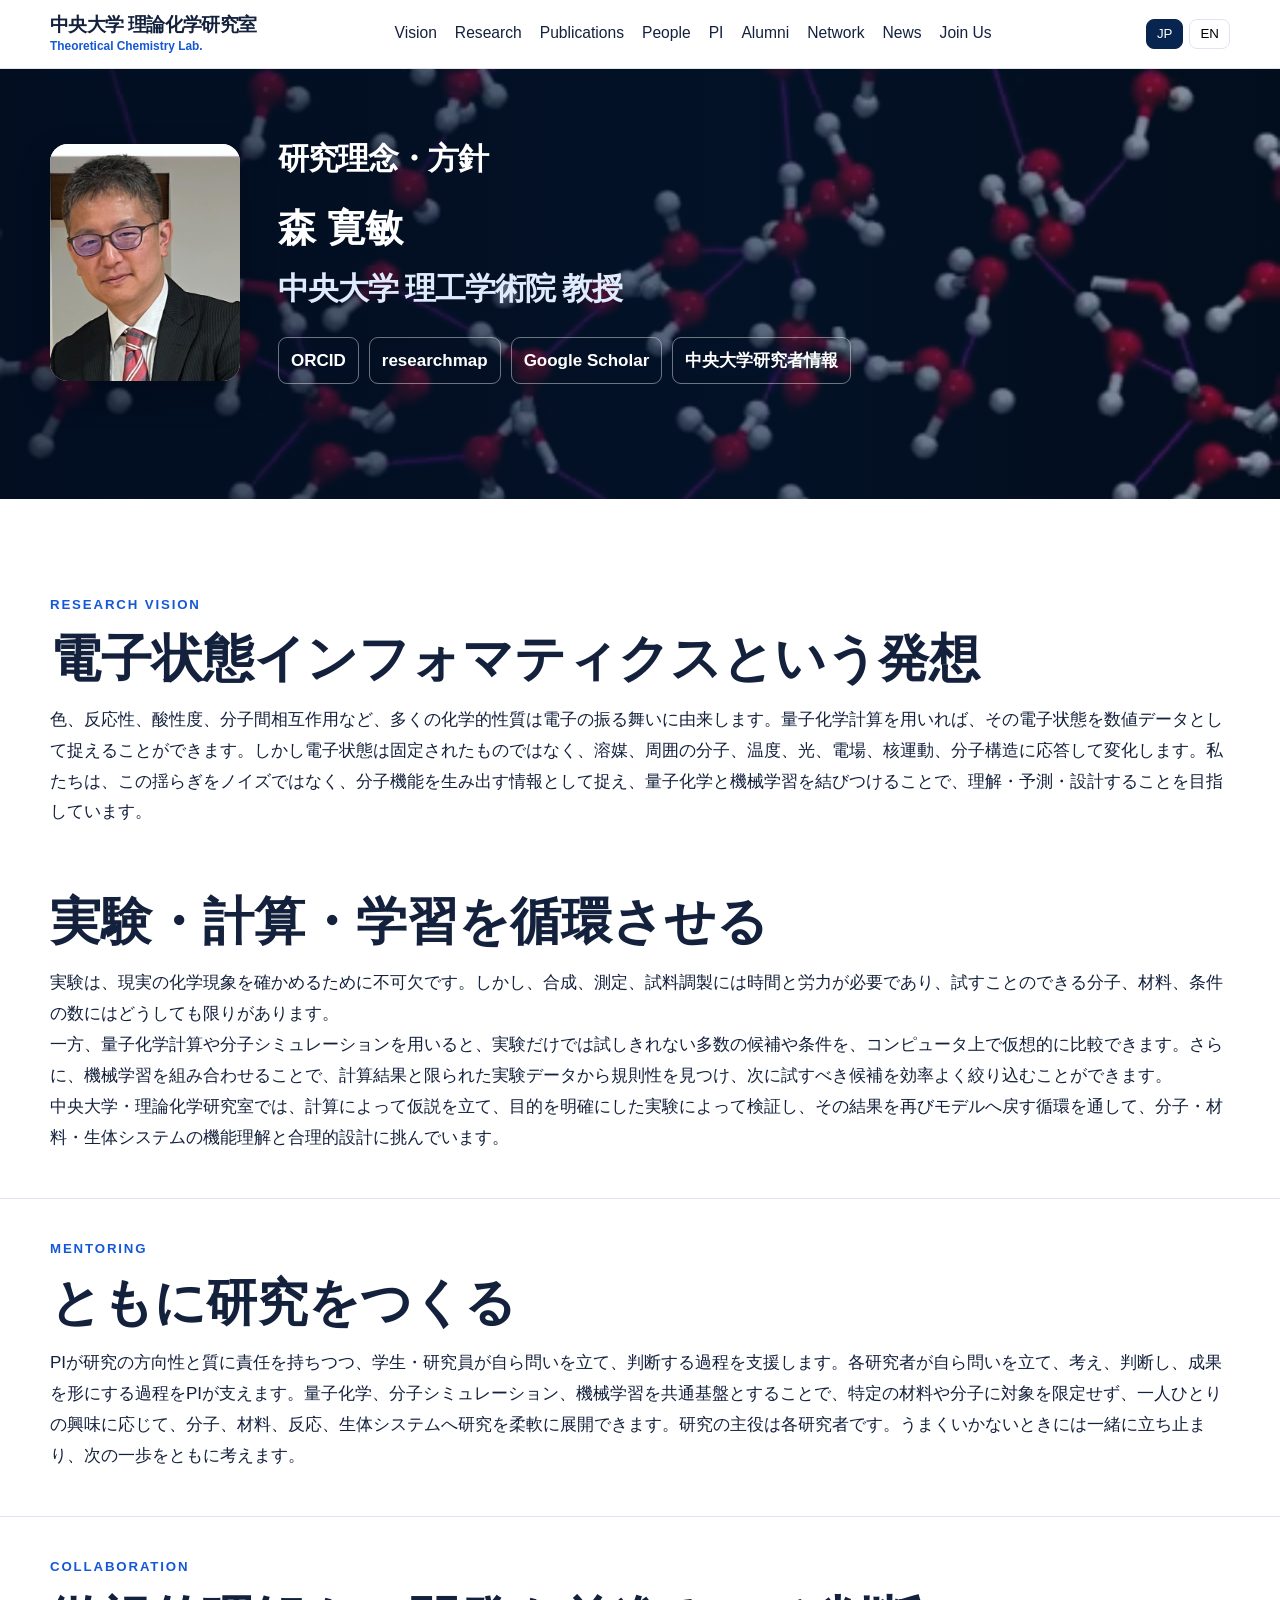
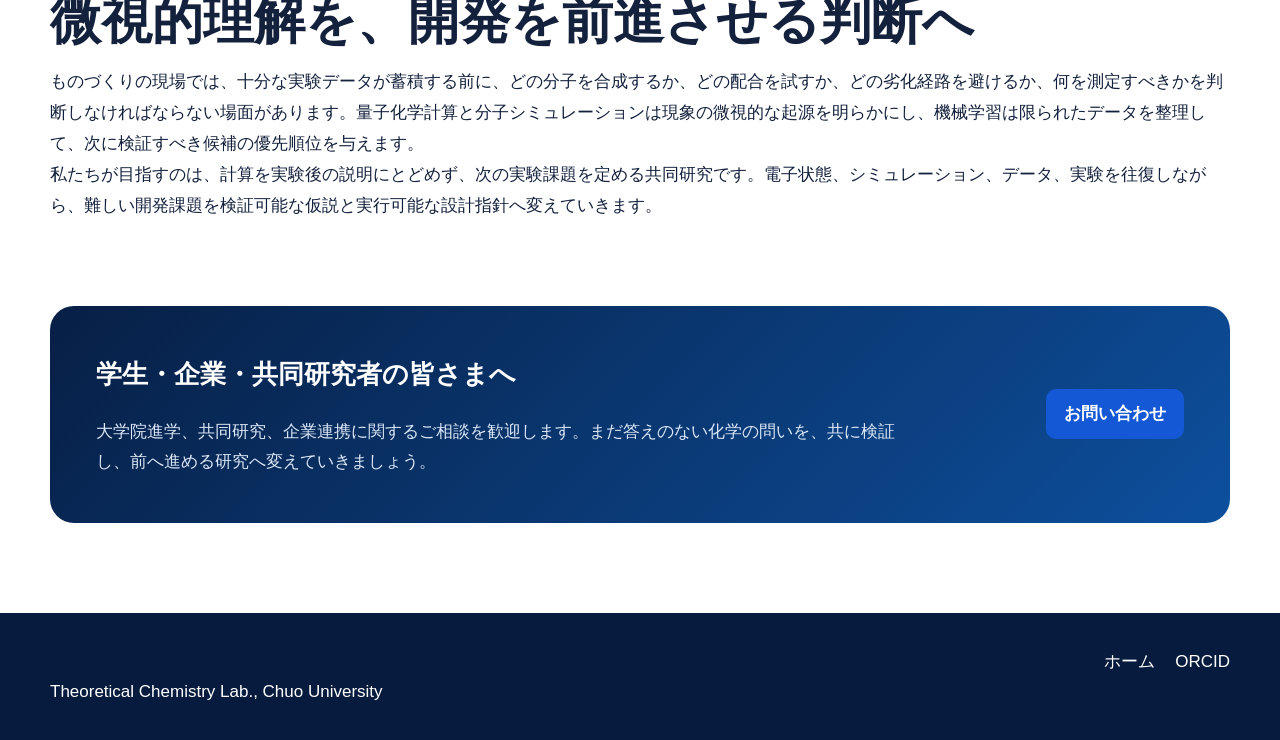
==== pi.html @ 514cdb2a "a" ====
<!doctype html>

<html lang="ja">
  <head>
    <meta charset="utf-8" />
    <meta content="width=device-width, initial-scale=1" name="viewport" />
    <meta
      content="森寛敏教授の研究理念、研究の歩み、学歴・職歴を紹介します。"
      name="description"
    />
    <title>PI | 理論化学研究室 | 中央大学</title>
    <link href="assets/css/style.css?v=20260702-b4-note-removed" rel="stylesheet" />
  </head>
  <body>
    <header class="site-header">
  <div class="site-header-inner">
<a class="brand" href="#top">
        <span
          class="brand-main"
          data-en="Theoretical Chemistry Lab."
          data-ja="中央大学 理論化学研究室"
          >中央大学 理論化学研究室</span
        >
        <span
          class="brand-sub"
          data-en="Chuo University"
          data-ja="Theoretical Chemistry Lab."
          >Theoretical Chemistry Lab.</span
        >
      </a>
      <button aria-label="メニューを開く" class="nav-toggle">☰</button>
      <nav class="nav">
        <a data-en="Vision" data-ja="Vision" href="index.html#vision">
          Vision
        </a>
        <a data-en="Research" data-ja="Research" href="index.html#research">
          Research
        </a>
        <a
          data-en="Publications"
          data-ja="Publications"
          href="index.html#publications"
        >
          Publications
        </a>
        <a data-en="People" data-ja="People" href="index.html#people">
          People
        </a>
        <a aria-current="page" data-en="PI" data-ja="PI" href="pi.html"> PI </a>
        <a data-en="Alumni" data-ja="Alumni" href="index.html#alumni">
          Alumni
        </a>
        <a data-en="Network" data-ja="Network" href="index.html#network">
          Network
        </a>
        <a data-en="News" data-ja="News" href="index.html#news"> News </a>
        <a data-en="Join Us" data-ja="Join Us" href="index.html#join">
          Join Us
        </a>
      </nav>
      <div aria-label="Language selector" class="lang-switch">
        <button class="active" data-lang="ja">JP</button>
        <button data-lang="en">EN</button>
      </div>
  </div>
</header>
    <main class="pi-page">
      <section class="pi-hero pi-hero-video">
        <video
          aria-hidden="true"
          autoplay=""
          class="pi-background-video"
          loop=""
          muted=""
          playsinline=""
          poster="assets/images/aimd-poster.jpg"
          preload="auto"
        >
          <source src="assets/video/aimd.mp4" type="video/mp4" />
        </video>
        <div aria-hidden="true" class="pi-video-overlay"></div>
        <div class="pi-hero-inner">
          <div class="pi-portrait">
            <img alt="森 寛敏" src="assets/images/people-hirotoshi-mori.jpg" />
          </div>
          <div class="pi-hero-copy">
            <h1 data-en="Research Philosophy &amp; Policy" data-ja="研究理念・方針">研究理念・方針</h1>
            <h2 class="pi-name" data-en="Hirotoshi Mori" data-ja="森 寛敏">
              森 寛敏
            </h2>
            <p
              class="pi-title"
              data-en="Department of Applied Chemistry, Department of Applied Chemistry, Faculty of Science and Engineering, Chuo University"
              data-ja="中央大学 理工学術院 教授&lt;br&gt;"
            >
              中央大学 理工学術院 教授
              <br />
              
            </p>
            <div class="pi-links">
              <a
                href="https://orcid.org/0000-0002-7662-9636"
                rel="noopener"
                target="_blank"
              >
                ORCID
              </a>
              <a
                href="https://researchmap.jp/qc-forest"
                rel="noopener"
                target="_blank"
              >
                researchmap
              </a>
              <a
                href="https://scholar.google.com/citations?user=V1QEbB0AAAAJ"
                rel="noopener"
                target="_blank"
              >
                Google Scholar
              </a>
          <a class="profile-link researcher-db-link" href="https://c-research.chuo-u.ac.jp/html/100003250_ja.html#item_univ_2" target="_blank" rel="noopener noreferrer" data-ja="中央大学研究者情報" data-en="Department of Applied Chemistry, Department of Applied Chemistry, Faculty of Science and Engineering, Chuo University">中央大学研究者情報</a>
            </div>
          </div>
        </div>
      </section>
      <section class="section pi-career" id="career">
        
      </section>

      <section class="section pi-message-section">
        <div class="pi-philosophy-label" data-ja="Research Vision" data-en="Research Vision">Research Vision</div>
<div class="pi-message-inner">
          <h2
            data-en="The Concept of Electronic-State Informatics"
            data-ja="電子状態インフォマティクスという発想"
          >
            電子状態インフォマティクスという発想
          </h2>
          <p
            data-en="Many chemical properties—including color, reactivity, acidity, and intermolecular interactions—arise from the behavior of electrons. Quantum chemical calculations allow us to represent electronic states as numerical data. These states are not fixed; they respond to solvents, neighboring molecules, temperature, light, electric fields, nuclear motion, and molecular structure. We treat these fluctuations not as noise, but as information that gives rise to molecular function, and combine quantum chemistry with machine learning to understand, predict, and ultimately design them."
            data-ja="色、反応性、酸性度、分子間相互作用など、多くの化学的性質は電子の振る舞いに由来します。量子化学計算を用いれば、その電子状態を数値データとして捉えることができます。しかし電子状態は固定されたものではなく、溶媒、周囲の分子、温度、光、電場、核運動、分子構造に応答して変化します。私たちは、この揺らぎをノイズではなく、分子機能を生み出す情報として捉え、量子化学と機械学習を結びつけることで、理解・予測・設計することを目指しています。"
          >
            色、反応性、酸性度、分子間相互作用など、多くの化学的性質は電子の振る舞いに由来します。量子化学計算を用いれば、その電子状態を数値データとして捉えることができます。しかし電子状態は固定されたものではなく、溶媒、周囲の分子、温度、光、電場、核運動、分子構造に応答して変化します。私たちは、この揺らぎをノイズではなく、分子機能を生み出す情報として捉え、量子化学と機械学習を結びつけることで、理解・予測・設計することを目指しています。
          </p>
        </div>
      </section>
      <section class="section pi-message-section">
        <div class="pi-philosophy-label pi-philosophy-label-continuation" data-ja="Research Vision" data-en="Research Vision">Research Vision</div>
<div class="pi-message-inner">
          <h2
            data-en="A Continuous Cycle of Experiment, Computation, and Learning"
            data-ja="実験・計算・学習を循環させる"
          >
            実験・計算・学習を循環させる
          </h2>
          <p
            data-en="Experiments are indispensable for establishing what occurs in real chemical systems. Yet synthesis, measurement, and sample preparation all require substantial time and effort, which inevitably limits the number of molecules, materials, and conditions that can be examined."
            data-ja="実験は、現実の化学現象を確かめるために不可欠です。しかし、合成、測定、試料調製には時間と労力が必要であり、試すことのできる分子、材料、条件の数にはどうしても限りがあります。"
          >
            実験は、現実の化学現象を確かめるために不可欠です。しかし、合成、測定、試料調製には時間と労力が必要であり、試すことのできる分子、材料、条件の数にはどうしても限りがあります。
          </p>
          <p
            data-en="Quantum chemical calculations and molecular simulations allow us to compare, in silico, many candidates and conditions that cannot be explored exhaustively by experiment alone. Machine learning can then identify patterns in computational results and limited experimental data, helping us prioritize what should be tested next."
            data-ja="一方、量子化学計算や分子シミュレーションを用いると、実験だけでは試しきれない多数の候補や条件を、コンピュータ上で仮想的に比較できます。さらに、機械学習を組み合わせることで、計算結果と限られた実験データから規則性を見つけ、次に試すべき候補を効率よく絞り込むことができます。"
          >
            一方、量子化学計算や分子シミュレーションを用いると、実験だけでは試しきれない多数の候補や条件を、コンピュータ上で仮想的に比較できます。さらに、機械学習を組み合わせることで、計算結果と限られた実験データから規則性を見つけ、次に試すべき候補を効率よく絞り込むことができます。
          </p>
          <p
            data-en="Department of Applied Chemistry, Department of Applied Chemistry, Faculty of Science and Engineering, Chuo University"
            data-ja="中央大学・理論化学研究室では、計算によって仮説を立て、目的を明確にした実験によって検証し、その結果を再びモデルへ戻す循環を通して、分子・材料・生体システムの機能理解と合理的設計に挑んでいます。"
          >
            中央大学・理論化学研究室では、計算によって仮説を立て、目的を明確にした実験によって検証し、その結果を再びモデルへ戻す循環を通して、分子・材料・生体システムの機能理解と合理的設計に挑んでいます。
          </p>
        </div>
      </section>
      <section class="section pi-message-section">
        <div class="pi-philosophy-label" data-ja="Mentoring" data-en="Mentoring">Mentoring</div>
<div class="pi-message-inner">
          <h2 data-en="Creating Research Together" data-ja="ともに研究をつくる">
            ともに研究をつくる
          </h2>
          <p
            data-en="We value a highly supportive mentoring approach in which the PI takes responsibility for the direction and quality of the research while working alongside each researcher—student or research staff member—to foster independence. The PI supports each researcher as they formulate questions, think critically, make decisions, and turn their findings into meaningful results. With quantum chemistry, molecular simulation, and machine learning as a shared foundation, projects can extend flexibly across molecules, materials, reactions, and biological systems in response to each researcher’s interests. Each researcher takes ownership of their project. When progress stalls, we pause, reassess, and work out the next step together."
            data-ja="PIが研究の方向性と質に責任を持ちつつ、学生・研究員が自ら問いを立て、判断する過程を支援します。各研究者が自ら問いを立て、考え、判断し、成果を形にする過程をPIが支えます。量子化学、分子シミュレーション、機械学習を共通基盤とすることで、特定の材料や分子に対象を限定せず、一人ひとりの興味に応じて、分子、材料、反応、生体システムへ研究を柔軟に展開できます。研究の主役は各研究者です。うまくいかないときには一緒に立ち止まり、次の一歩をともに考えます。"
          >
            PIが研究の方向性と質に責任を持ちつつ、学生・研究員が自ら問いを立て、判断する過程を支援します。各研究者が自ら問いを立て、考え、判断し、成果を形にする過程をPIが支えます。量子化学、分子シミュレーション、機械学習を共通基盤とすることで、特定の材料や分子に対象を限定せず、一人ひとりの興味に応じて、分子、材料、反応、生体システムへ研究を柔軟に展開できます。研究の主役は各研究者です。うまくいかないときには一緒に立ち止まり、次の一歩をともに考えます。
          </p>
        </div>
      </section>
      <section class="section pi-message-section">
        <div class="pi-philosophy-label" data-ja="Collaboration" data-en="Collaboration">Collaboration</div>
<div class="pi-message-inner">
          <h2
            data-en="From Microscopic Insight to Better Development Decisions"
            data-ja="微視的理解を、開発を前進させる判断へ"
          >
            微視的理解を、開発を前進させる判断へ
          </h2>
          <p
            data-en="In manufacturing and product development, important decisions often must be made before sufficient experimental data are available: which molecule to synthesize, which formulation to test, which degradation pathway to avoid, and which measurement will be most informative. Quantum chemistry and molecular simulation can reveal the microscopic origins of observed behavior, while machine learning can organize sparse data and prioritize the most promising candidates."
            data-ja="ものづくりの現場では、十分な実験データが蓄積する前に、どの分子を合成するか、どの配合を試すか、どの劣化経路を避けるか、何を測定すべきかを判断しなければならない場面があります。量子化学計算と分子シミュレーションは現象の微視的な起源を明らかにし、機械学習は限られたデータを整理して、次に検証すべき候補の優先順位を与えます。"
          >
            ものづくりの現場では、十分な実験データが蓄積する前に、どの分子を合成するか、どの配合を試すか、どの劣化経路を避けるか、何を測定すべきかを判断しなければならない場面があります。量子化学計算と分子シミュレーションは現象の微視的な起源を明らかにし、機械学習は限られたデータを整理して、次に検証すべき候補の優先順位を与えます。
          </p>
          <p
            data-en="We seek collaborations in which computation does more than explain results after the fact: it helps define the next experimental question. By moving iteratively among electronic structure, simulation, data, and experiment, we aim to transform difficult development challenges into testable hypotheses and actionable design principles."
            data-ja="私たちが目指すのは、計算を実験後の説明にとどめず、次の実験課題を定める共同研究です。電子状態、シミュレーション、データ、実験を往復しながら、難しい開発課題を検証可能な仮説と実行可能な設計指針へ変えていきます。"
          >
            私たちが目指すのは、計算を実験後の説明にとどめず、次の実験課題を定める共同研究です。電子状態、シミュレーション、データ、実験を往復しながら、難しい開発課題を検証可能な仮説と実行可能な設計指針へ変えていきます。
          </p>
        </div>
      </section>
      <section class="section join-section" id="contact">
        <div class="join-copy">
          <h2
            data-en="For Students, Industry, and Collaborators"
            data-ja="学生・企業・共同研究者の皆さまへ"
          >
            学生・企業・共同研究者の皆さまへ
          </h2>
          <p
            data-en="We welcome inquiries about graduate study, collaborative research, and partnerships with industry. Together, we can turn unresolved chemical questions into testable research and move them forward."
            data-ja="大学院進学、共同研究、企業連携に関するご相談を歓迎します。まだ答えのない化学の問いを、共に検証し、前へ進める研究へ変えていきましょう。"
          >
            大学院進学、共同研究、企業連携に関するご相談を歓迎します。まだ答えのない化学の問いを、共に検証し、前へ進める研究へ変えていきましょう。
          </p>
        </div>
        <a
          class="button primary"
          data-en="Contact"
          data-ja="お問い合わせ"
          href="mailto:qc-forest.19d@g.chuo-u.ac.jp?subject=%E7%90%86%E8%AB%96%E5%8C%96%E5%AD%A6%E7%A0%94%E7%A9%B6%E5%AE%A4Web%E3%82%B5%E3%82%A4%E3%83%88%E3%81%8B%E3%82%89%E3%81%AE%E3%81%8A%E5%95%8F%E3%81%84%E5%90%88%E3%82%8F%E3%81%9B"
        >
          お問い合わせ
        </a>
      </section>
    </main>
    <footer class="site-footer">
  <div class="site-footer-inner">
<div>
        <br />
        Theoretical Chemistry Lab., Chuo University
      </div>
      <div class="footer-links">
        <a data-en="Home" data-ja="ホーム" href="index.html"> ホーム </a>
        <a
          href="https://orcid.org/0000-0002-7662-9636"
          rel="noopener"
          target="_blank"
        >
          ORCID
        </a>
      </div>
  </div>
</footer>
    <script src="assets/js/pi.js?v=20260702"></script>
    <script>
      document.addEventListener("DOMContentLoaded", function () {
        const video = document.querySelector(".pi-background-video");
        if (!video) return;
        video.muted = true;
        video.defaultMuted = true;
        const start = () => video.play().catch(() => {});
        start();
        document.addEventListener("visibilitychange", () => {
          if (!document.hidden) start();
        });
      });
    </script>
  </body>
</html>
---- assets/css/style.css ----
:root{
  --ink:#14213d;
  --muted:#5c6575;
  --line:#dfe5ee;
  --paper:#ffffff;
  --soft:#f5f7fb;
  --navy:#08254f;
  --blue:#1558d6;
  --accent:#23a6a8;
  --violet:#7757d7;
  --shadow:0 12px 28px rgba(13,36,70,.10);
  --radius:18px;
  --max:1180px;
}
*{box-sizing:border-box}
html{scroll-behavior:smooth}
body{margin:0;font-family:-apple-system,BlinkMacSystemFont,"Segoe UI","Hiragino Sans","Yu Gothic",sans-serif;color:var(--ink);background:var(--paper);line-height:1.7}
a{color:inherit;text-decoration:none}
img{max-width:100%;display:block}
.site-header{position:sticky;top:0;z-index:30;display:grid;grid-template-columns:auto 1fr auto;align-items:center;gap:24px;padding:14px 28px;background:rgba(255,255,255,.94);backdrop-filter:blur(12px);border-bottom:1px solid var(--line)}
.brand{display:flex;flex-direction:column;line-height:1.15}
.brand-main{font-size:1.35rem;font-weight:800}
.brand-sub{font-size:.75rem;color:var(--blue);font-weight:700;margin-top:5px}
.nav{display:flex;justify-content:center;gap:26px;font-size:.95rem}
.nav a{padding:10px 0;border-bottom:2px solid transparent}
.nav a:hover{border-color:var(--blue)}
.lang-switch{display:flex;gap:6px}
.lang-switch button{border:1px solid var(--line);background:white;padding:7px 10px;border-radius:8px;cursor:pointer}
.lang-switch button.active{background:var(--navy);color:white;border-color:var(--navy)}
.nav-toggle{display:none;border:0;background:none;font-size:1.5rem}
.hero{position:relative;min-height:72vh;display:flex;align-items:center;background:url("../images/hero-network.svg") center/cover no-repeat;color:white}
.hero-overlay{position:absolute;inset:0;background:linear-gradient(90deg,rgba(4,24,54,.97) 0%,rgba(5,31,70,.82) 48%,rgba(6,34,72,.26) 100%)}
.hero-content{position:relative;width:min(var(--max),calc(100% - 48px));margin:0 auto;padding:90px 0}
.eyebrow,.section-kicker{font-size:.78rem;font-weight:800;letter-spacing:.18em;color:#4f80e8}
.hero .eyebrow{color:#7ec9ff}
h1{font-size:clamp(2.5rem,6vw,5.5rem);line-height:1.08;margin:.25em 0 .35em;letter-spacing:-.045em;max-width:900px}
.hero-copy{max-width:760px;font-size:1.2rem;color:#e3edf9}
.hero-actions{display:flex;gap:14px;margin-top:30px;flex-wrap:wrap}
.button{display:inline-flex;align-items:center;justify-content:center;min-height:44px;padding:10px 18px;border-radius:10px;font-weight:700}
.button.primary{background:var(--blue);color:white}
.button.ghost{border:1px solid rgba(255,255,255,.55);color:white;background:rgba(255,255,255,.07)}
.section{padding:86px 28px}
.section.alt{background:var(--soft)}
.section.narrow{max-width:900px;margin:auto}
.section.narrow h2{font-size:clamp(2rem,4vw,3.3rem);line-height:1.25}
.section-head{max-width:var(--max);margin:0 auto 32px;display:flex;justify-content:space-between;align-items:end;gap:20px}
.section-head h2,.section>h2{margin:.15em 0 0;font-size:clamp(2rem,4vw,3rem)}
.text-link{font-weight:700;color:var(--blue)}
.card-grid{max-width:var(--max);margin:0 auto;display:grid;gap:22px}
.research-grid{grid-template-columns:repeat(4,1fr)}
.publication-grid{grid-template-columns:repeat(3,1fr)}
.people-grid{grid-template-columns:repeat(4,1fr)}
.card{background:white;border:1px solid var(--line);border-radius:var(--radius);overflow:hidden;box-shadow:var(--shadow)}
.card-body{padding:22px}
.card h3{margin:.1em 0 .5em;line-height:1.35}
.card p{color:var(--muted)}
.card-media{height:205px;background:linear-gradient(135deg,#0a2b57,#1c62b8);display:flex;align-items:center;justify-content:center;color:white;overflow:hidden}
.card-media img{width:100%;height:100%;object-fit:cover}
.badge{display:inline-block;font-size:.72rem;font-weight:800;padding:4px 8px;border-radius:999px;background:#eaf1ff;color:var(--blue);margin-right:6px;margin-top:6px}
.card-footer{display:flex;justify-content:space-between;align-items:center;margin-top:16px;font-size:.9rem}
.card-footer a{color:var(--blue);font-weight:700}
.year-list{max-width:var(--max);margin:54px auto 0}
.year-block{border-top:1px solid var(--line)}
.year-head{display:flex;justify-content:space-between;align-items:center;width:100%;padding:18px 0;background:none;border:0;font-size:1.15rem;font-weight:800;color:var(--ink);cursor:pointer}
.year-content{display:none;padding:0 0 18px}
.year-block.open .year-content{display:block}
.pub-row{padding:12px 0;border-top:1px dashed var(--line)}
.pub-title{font-weight:700}
.pub-meta{color:var(--muted);font-size:.93rem}
.people-card{text-align:center}
.people-card .card-media{height:180px;background:linear-gradient(135deg,#e7edf7,#f6f8fb)}
.people-card .avatar{width:86px;height:86px;border-radius:50%;background:linear-gradient(135deg,var(--blue),var(--accent));display:flex;align-items:center;justify-content:center;color:white;font-size:1.6rem;font-weight:800}
.news-list{max-width:var(--max);margin:auto;border-top:1px solid var(--line)}
.news-item{display:grid;grid-template-columns:130px 130px 1fr;gap:18px;padding:18px 0;border-bottom:1px solid var(--line)}
.news-date{color:var(--muted)}
.news-tag{font-size:.78rem;font-weight:800;color:var(--blue)}
.news-title{font-weight:700}
.join-section{max-width:var(--max);margin:40px auto 90px;padding:46px;border-radius:24px;background:linear-gradient(135deg,#071f45,#0d4f9d);color:white;display:flex;justify-content:space-between;align-items:center;gap:32px}
.join-section p{color:#dce8f8}
.site-footer{padding:34px 28px;background:#061b3d;color:white;display:flex;justify-content:space-between;gap:20px}
.footer-links{display:flex;gap:20px;align-items:center}
@media(max-width:960px){
  .site-header{grid-template-columns:1fr auto auto}
  .nav-toggle{display:block}
  .nav{display:none;position:absolute;top:68px;left:0;right:0;background:white;padding:16px 28px;flex-direction:column;gap:8px;border-bottom:1px solid var(--line)}
  .nav.open{display:flex}
  .research-grid,.publication-grid{grid-template-columns:repeat(2,1fr)}
  .people-grid{grid-template-columns:repeat(2,1fr)}
}
@media(max-width:640px){
  .site-header{padding:12px 16px;gap:10px}
  .brand-sub{display:none}
  .section{padding:64px 18px}
  .hero-content{width:calc(100% - 36px);padding:72px 0}
  .research-grid,.publication-grid,.people-grid{grid-template-columns:1fr}
  .news-item{grid-template-columns:1fr;gap:4px}
  .join-section{margin:24px 18px 60px;padding:30px 24px;flex-direction:column;align-items:flex-start}
  .site-footer{flex-direction:column}
}


.alumni-note{max-width:var(--max);margin:0 auto 28px;color:var(--muted)}
.alumni-list{max-width:var(--max);margin:0 auto}
.alumni-year{margin-top:34px}
.alumni-year>h3{font-size:1.4rem;margin-bottom:12px;border-bottom:2px solid var(--ink);padding-bottom:8px}
.alumni-item{display:grid;grid-template-columns:minmax(220px,1.5fr) minmax(220px,1fr);gap:28px;padding:22px 0;border-bottom:1px solid var(--line)}
.alumni-item h4{font-size:1.15rem;margin:0 0 4px}
.alumni-degree{font-weight:700;color:var(--blue)!important;margin:0 0 6px}
.alumni-item p{margin:.25em 0;color:var(--muted)}
.alumni-awards strong{font-size:.85rem;letter-spacing:.08em;text-transform:uppercase}
.alumni-awards ul{margin:8px 0 0;padding-left:1.2em;color:var(--muted)}
@media(max-width:640px){
  .alumni-item{grid-template-columns:1fr;gap:10px}
}


.person-role{font-weight:700;color:var(--ink)!important;margin-bottom:.1em}
.person-affiliation{font-size:.88rem;color:var(--blue)!important;margin-top:0}
.alumni-main h4{letter-spacing:.01em}
.pub-meta a{text-decoration:underline;text-underline-offset:3px}


.person-awards{margin-top:16px;padding-top:14px;border-top:1px solid var(--line);text-align:left}
.person-awards strong{font-size:.78rem;letter-spacing:.08em;text-transform:uppercase}
.person-awards ul{margin:8px 0 0;padding-left:1.15em;color:var(--muted);font-size:.88rem}
.person-awards a,.alumni-awards a{color:var(--blue);text-decoration:underline;text-underline-offset:3px}

.award-detail{margin-top:3px;font-size:.82rem;line-height:1.45;color:var(--muted)}

@media(max-width:1100px){
  .research-grid{grid-template-columns:repeat(2,1fr)}
}


.person-highlights{margin-top:16px;padding-top:14px;border-top:1px solid var(--line);text-align:left}
.person-highlights strong{font-size:.78rem;letter-spacing:.08em;text-transform:uppercase}
.person-highlights ul{margin:8px 0 0;padding-left:1.15em;color:var(--muted);font-size:.88rem}
.person-highlights a{color:var(--blue);text-decoration:underline;text-underline-offset:3px}

@media(max-width:900px){.staff-alumni-grid{grid-template-columns:repeat(2,1fr)}}
@media(max-width:560px){.staff-alumni-grid{grid-template-columns:1fr}}


.staff-alumni-role{font-weight:600;color:var(--text)!important}
.staff-alumni-current{margin-top:8px!important;line-height:1.55}
.staff-alumni-link{display:inline-block;margin-top:14px;font-size:.86rem;color:var(--blue);text-decoration:underline;text-underline-offset:3px}

.staff-alumni-section{margin-top:56px;padding-top:36px;border-top:1px solid var(--line)}
.staff-alumni-section>h3{font-size:1.45rem;margin:0 0 8px}
.staff-alumni-grid{display:grid;grid-template-columns:repeat(3,minmax(0,1fr));gap:18px;margin-top:24px}
.staff-alumni-item{padding:22px;border:1px solid var(--line);border-radius:16px;background:var(--surface)}
.staff-alumni-item h4{margin:0 0 8px;font-size:1.05rem}
.staff-alumni-role{margin:0;font-weight:600;color:var(--text)}
.staff-alumni-current{margin:9px 0 0;color:var(--muted);font-size:.9rem;line-height:1.55}
.staff-alumni-link{display:inline-block;margin-top:14px;font-size:.86rem;color:var(--blue);text-decoration:underline;text-underline-offset:3px}
@media(max-width:900px){.staff-alumni-grid{grid-template-columns:repeat(2,minmax(0,1fr))}}
@media(max-width:560px){.staff-alumni-grid{grid-template-columns:1fr}}

.staff-title{font-size:.88em;font-weight:600;color:var(--muted);white-space:nowrap}

.news-item{overflow:hidden}
.news-image-link{display:block;background:#f3f6fb}
.news-image{display:block;width:100%;aspect-ratio:2/1;object-fit:contain;padding:12px}
.news-content{padding:20px}
.news-links{display:flex;flex-wrap:wrap;gap:14px;margin-top:14px}
.news-links a{font-weight:700;color:var(--blue);text-decoration:none}
.news-links a:hover{text-decoration:underline;text-underline-offset:3px}

/* Wider recent-news layout */
#news .section-head{max-width:none}
#news-list{
  display:grid;
  grid-template-columns:repeat(2,minmax(0,1fr));
  gap:24px;
}
#news .news-item{
  display:flex;
  flex-direction:column;
  min-width:0;
  height:100%;
}
#news .news-content{
  flex:1;
}
#news .news-item h3{
  line-height:1.45;
}
#news .news-item p{
  line-height:1.75;
}
@media(max-width:900px){
  #news-list{grid-template-columns:1fr}
}

/* Refined news imagery */
#news .news-image-link{
  display:flex;
  align-items:center;
  justify-content:center;
  background:#f5f7fb;
  overflow:hidden;
}
#news .news-image{
  display:block;
  width:100%;
  object-fit:contain;
}
#news .news-item:has(img[src*="news-icqc-2026"]) .news-image-link{
  min-height:150px;
  padding:18px 28px;
}
#news .news-item:has(img[src*="news-icqc-2026"]) .news-image{
  width:auto;
  max-width:72%;
  max-height:118px;
  aspect-ratio:auto;
  padding:0;
}
#news .news-item:has(img[src*="news-nsf-jst-workshop-2026"]) .news-image-link{
  min-height:150px;
  padding:0;
  background:#fff;
}
#news .news-item:has(img[src*="news-nsf-jst-workshop-2026"]) .news-image{
  width:100%;
  height:150px;
  object-fit:cover;
  padding:0;
}
@media(max-width:700px){
  #news .news-item:has(img[src*="news-icqc-2026"]) .news-image{
    max-width:88%;
    max-height:100px;
  }
  #news .news-item:has(img[src*="news-nsf-jst-workshop-2026"]) .news-image{
    height:125px;
  }
}

/* Show the complete NSF–JST workshop banner */
#news .news-item:has(img[src*="news-nsf-jst-workshop-2026"]) .news-image-link{
  min-height:150px;
  padding:14px 20px;
  background:#f5f7fb;
}
#news .news-item:has(img[src*="news-nsf-jst-workshop-2026"]) .news-image{
  width:100%;
  height:auto;
  max-height:122px;
  object-fit:contain;
  object-position:center;
  padding:0;
}
@media(max-width:700px){
  #news .news-item:has(img[src*="news-nsf-jst-workshop-2026"]) .news-image-link{
    min-height:120px;
    padding:10px 14px;
  }
  #news .news-item:has(img[src*="news-nsf-jst-workshop-2026"]) .news-image{
    max-height:96px;
  }
}

/* Consistent imagery for all news cards */
#news .news-image-link{
  min-height:156px;
  padding:12px 18px;
  background:#f5f7fb;
}
#news .news-image{
  width:100%;
  height:132px;
  object-fit:contain;
  object-position:center;
  padding:0;
}
#news .news-item:has(img[src*="news-theochem28-award"]) .news-image,
#news .news-item:has(img[src*="news-jaci-lecture"]) .news-image{
  object-fit:cover;
  border-radius:8px;
}
@media(max-width:700px){
  #news .news-image-link{min-height:128px;padding:10px 12px}
  #news .news-image{height:108px}
}

/* Balance news-card text blocks */
@media(min-width:901px){
  #news .news-item p{min-height:6.2em}
}

/* Research-pillar badges for representative publications */
.pub-pillar{
  display:inline-flex;
  align-items:center;
  gap:8px;
  max-width:100%;
  margin:0 0 12px;
  padding:6px 10px;
  border-radius:999px;
  font-size:.74rem;
  font-weight:700;
  line-height:1.2;
}
.pub-pillar-number{
  display:inline-grid;
  place-items:center;
  min-width:22px;
  height:22px;
  padding:0 5px;
  border-radius:50%;
  background:rgba(255,255,255,.75);
  font-size:.7rem;
}
.pub-pillar-intelligence{color:#075d68;background:#dff4f3;border:1px solid #addfdd}
.pub-pillar-adaptive{color:#253d88;background:#e7ebfb;border:1px solid #c7d0f3}
.pub-pillar-beyond-bo{color:#7b2f76;background:#f5e5f4;border:1px solid #e8c5e4}
.pub-pillar-reaction{color:#8a4514;background:#f9eadb;border:1px solid #edcfaf}

/* Research-pillar tags in the annual publication list */
.pub-row-head{
  display:flex;
  align-items:flex-start;
  gap:10px;
  flex-wrap:wrap;
}
.pub-list-pillar{
  display:inline-flex;
  align-items:center;
  gap:6px;
  flex:0 0 auto;
  padding:4px 8px;
  border-radius:999px;
  font-size:.68rem;
  font-weight:700;
  line-height:1.15;
}
.pub-list-pillar .pub-pillar-number{
  min-width:18px;
  height:18px;
  font-size:.62rem;
}
.pub-row-head .pub-title{
  flex:1 1 360px;
}

/* Research network and links */
.network-groups{display:grid;gap:18px}
.network-group{border:1px solid var(--line);border-radius:18px;background:var(--surface);overflow:hidden}
.network-group summary{display:flex;justify-content:space-between;align-items:center;gap:16px;padding:20px 22px;cursor:pointer;font-weight:800;list-style:none}
.network-group summary::-webkit-details-marker{display:none}
.network-group summary::after{content:"＋";margin-left:auto;color:var(--muted);font-size:1.1rem}
.network-group[open] summary::after{content:"−"}
.network-count{display:inline-grid;place-items:center;min-width:30px;height:26px;padding:0 8px;border-radius:999px;background:var(--bg-soft);color:var(--muted);font-size:.76rem}
.network-grid{display:grid;grid-template-columns:repeat(3,minmax(0,1fr));gap:14px;padding:0 20px 22px}
.network-grid-compact{grid-template-columns:repeat(3,minmax(0,1fr))}
.network-card{display:flex;flex-direction:column;gap:7px;min-width:0;padding:17px 18px;border:1px solid var(--line);border-radius:14px;background:var(--bg);text-decoration:none;transition:transform .18s ease,border-color .18s ease,box-shadow .18s ease}
.network-card:hover{transform:translateY(-2px);border-color:var(--blue);box-shadow:0 8px 24px rgba(20,45,85,.08)}
.network-card strong{color:var(--text);font-size:.94rem;line-height:1.4}
.network-card span{color:var(--muted);font-size:.82rem;line-height:1.55}
.network-links-inline{display:flex;flex-wrap:wrap;gap:10px;padding:0 20px 22px}
.network-links-inline a{padding:9px 13px;border:1px solid var(--line);border-radius:999px;background:var(--bg);color:var(--text);font-size:.82rem;text-decoration:none}
.network-links-inline a:hover{border-color:var(--blue);color:var(--blue)}
@media(max-width:1000px){.network-grid,.network-grid-compact{grid-template-columns:repeat(2,minmax(0,1fr))}}
@media(max-width:620px){.network-grid,.network-grid-compact{grid-template-columns:1fr}.network-group summary{padding:17px 16px}.network-grid,.network-links-inline{padding-left:14px;padding-right:14px}}

/* Research-history note */
.research-history-note{
  width:min(100%,var(--max));
  margin:22px auto 30px;
  padding:18px 22px;
  border-left:4px solid var(--blue);
  border-radius:0 14px 14px 0;
  background:var(--bg-soft);
}
.research-history-note p{
  max-width:940px;
  margin:0;
  color:var(--text);
  font-size:.96rem;
  line-height:1.9;
}
@media(max-width:620px){
  .research-history-note{
    margin:18px 0 24px;
    padding:15px 16px;
  }
  .research-history-note p{
    font-size:.9rem;
    line-height:1.8;
  }
}

.pub-history-theme{
  background:var(--bg-soft);
  color:var(--muted);
  border:1px solid var(--line);
  border-radius:8px;
}
.publication-history-note{
  margin:18px 0 26px;
  padding:16px 18px;
  border:1px solid var(--line);
  border-radius:14px;
  background:var(--bg-soft);
}
.publication-history-note p{
  margin:0;
  color:var(--muted);
  font-size:.9rem;
  line-height:1.8;
}

/* Books and contributed chapters */
.books-list{display:grid;gap:14px}
.book-item{display:grid;grid-template-columns:84px minmax(0,1fr);gap:18px;padding:20px 22px;border:1px solid var(--line);border-radius:16px;background:var(--surface)}
.book-year{font-size:1.15rem;font-weight:800;color:var(--blue)}
.book-type{display:inline-flex;margin-bottom:7px;padding:4px 9px;border-radius:999px;background:var(--bg-soft);color:var(--muted);font-size:.72rem;font-weight:700}
.book-content h3{margin:0 0 7px;font-size:1.02rem;line-height:1.5}
.book-authors,.book-source{margin:4px 0;color:var(--muted);font-size:.88rem;line-height:1.65}
.book-meta{display:flex;flex-wrap:wrap;gap:10px 14px;margin-top:10px;font-size:.8rem}
.book-meta a{text-decoration:none;font-weight:700}
@media(max-width:620px){.book-item{grid-template-columns:1fr;gap:8px;padding:17px 16px}}

/* Project history grouping */
.project-note{
  margin:0 20px 18px;
  padding:13px 15px;
  border-radius:12px;
  background:var(--bg-soft);
  color:var(--muted);
  font-size:.84rem;
  line-height:1.7;
}
.project-era{
  margin:4px 20px 14px;
  padding-top:8px;
  color:var(--text);
  font-size:.92rem;
  letter-spacing:.02em;
}
.network-group .project-era + .network-grid{
  padding-top:0;
}

/* Condensed network section */
.network-group + .network-group{margin-top:2px}
.network-group:not([open]) summary{background:transparent}
.network-group[open] summary{border-bottom:1px solid var(--line)}

/* Condensed publication archive */
.publication-period{
  border:1px solid var(--line);
  border-radius:16px;
  background:var(--surface);
  overflow:hidden;
}
.publication-period + .publication-period{margin-top:14px}
.publication-period summary{
  display:flex;
  align-items:center;
  justify-content:space-between;
  gap:16px;
  padding:18px 20px;
  cursor:pointer;
  list-style:none;
  font-weight:800;
}
.publication-period summary::-webkit-details-marker{display:none}
.publication-period summary::after{
  content:"＋";
  margin-left:auto;
  color:var(--muted);
}
.publication-period[open] summary{
  border-bottom:1px solid var(--line);
}
.publication-period[open] summary::after{content:"−"}
.publication-period-count{
  display:inline-grid;
  place-items:center;
  min-width:32px;
  height:26px;
  padding:0 8px;
  border-radius:999px;
  background:var(--bg-soft);
  color:var(--muted);
  font-size:.76rem;
}
.publication-period-body{
  padding:6px 18px 20px;
}
.pub-year-block{
  padding:18px 0 4px;
}
.pub-year-block + .pub-year-block{
  border-top:1px solid var(--line);
}
.pub-year-block h4{
  margin:0 0 12px;
  color:var(--blue);
  font-size:1rem;
}
.pub-year-list{display:grid;gap:12px}
@media(max-width:620px){
  .publication-period summary{padding:16px}
  .publication-period-body{padding:4px 14px 16px}
}

.staff-alumni-period{
  margin:3px 0 8px;
  color:var(--blue);
  font-size:.8rem;
  font-weight:700;
}

/* Comprehensive student alumni */
.student-alumni-section{margin-top:42px}
.student-alumni-heading{margin-bottom:18px}
.student-alumni-list{display:grid;gap:12px}
.student-alumni-group{
  border:1px solid var(--line);
  border-radius:16px;
  background:var(--surface);
  overflow:hidden;
}
.student-alumni-group summary{
  display:flex;
  align-items:center;
  justify-content:space-between;
  gap:16px;
  padding:17px 20px;
  cursor:pointer;
  list-style:none;
}
.student-alumni-group summary::-webkit-details-marker{display:none}
.student-alumni-group summary > span:first-child{display:grid;gap:3px}
.student-alumni-group summary small{color:var(--muted);font-weight:500}
.student-alumni-count{
  display:inline-grid;
  place-items:center;
  min-width:32px;
  height:26px;
  padding:0 8px;
  border-radius:999px;
  background:var(--bg-soft);
  color:var(--muted);
  font-size:.76rem;
  font-weight:700;
}
.student-alumni-group[open] summary{border-bottom:1px solid var(--line)}
.student-alumni-body{padding:4px 18px 20px}
.student-year-block{padding:16px 0 2px}
.student-year-block + .student-year-block{border-top:1px solid var(--line)}
.student-year-block h4{margin:0 0 10px;color:var(--blue);font-size:.92rem}
.student-year-grid{display:grid;grid-template-columns:repeat(2,minmax(0,1fr));gap:8px 18px}
.student-alumni-item{padding:9px 0}
.student-alumni-name{display:flex;align-items:baseline;gap:8px;flex-wrap:wrap}
.student-alumni-name strong{font-size:.9rem}
.student-alumni-name span{color:var(--muted);font-size:.75rem}
.student-alumni-detail{display:flex;align-items:center;gap:8px;flex-wrap:wrap;margin-top:4px}
.student-degree{
  padding:2px 7px;
  border-radius:999px;
  background:var(--bg-soft);
  color:var(--muted);
  font-size:.7rem;
  font-weight:700;
}
.student-note{color:var(--muted);font-size:.75rem}
@media(max-width:720px){
  .student-year-grid{grid-template-columns:1fr}
  .student-alumni-group summary{padding:15px 16px}
  .student-alumni-body{padding:2px 14px 16px}
}

/* Unified alumni list */
.alumni-disclosure{
  border:1px solid var(--line);
  border-radius:18px;
  background:var(--surface);
  overflow:hidden;
}
.alumni-disclosure summary{
  display:flex;
  align-items:center;
  gap:14px;
  padding:20px 22px;
  cursor:pointer;
  list-style:none;
  font-weight:800;
}
.alumni-disclosure summary::-webkit-details-marker{display:none}
.alumni-disclosure summary::after{
  content:"＋";
  margin-left:2px;
  color:var(--muted);
  font-size:1.1rem;
}
.alumni-disclosure[open] summary{border-bottom:1px solid var(--line)}
.alumni-disclosure[open] summary::after{content:"−"}
.alumni-total{
  display:inline-grid;
  place-items:center;
  min-height:28px;
  margin-left:auto;
  padding:2px 10px;
  border-radius:999px;
  background:var(--bg-soft);
  color:var(--muted);
  font-size:.76rem;
  font-weight:700;
  white-space:nowrap;
}
.alumni-disclosure-body{padding:22px}
.alumni-unified-list{display:grid;gap:26px}
.alumni-year-group{
  padding-top:4px;
}
.alumni-year-group + .alumni-year-group{
  border-top:1px solid var(--line);
  padding-top:24px;
}
.alumni-year-group h3{
  margin:0 0 14px;
  color:var(--blue);
  font-size:1rem;
}
.alumni-year-grid{
  display:grid;
  grid-template-columns:repeat(3,minmax(0,1fr));
  gap:10px 22px;
}
.alumni-simple-item{
  display:flex;
  align-items:baseline;
  gap:8px;
  flex-wrap:wrap;
  padding:5px 0;
}
.alumni-simple-item strong{font-size:.92rem}
.alumni-simple-item span{color:var(--muted);font-size:.74rem}
@media(max-width:900px){
  .alumni-year-grid{grid-template-columns:repeat(2,minmax(0,1fr))}
}
@media(max-width:560px){
  .alumni-year-grid{grid-template-columns:1fr}
}

.alumni-simple-item{
  display:grid;
  gap:3px;
}
.alumni-simple-name{
  display:flex;
  align-items:baseline;
  gap:8px;
  flex-wrap:wrap;
}
.alumni-simple-item small{
  color:var(--muted);
  font-size:.72rem;
  line-height:1.5;
}

.alumni-degree{
  display:inline-block;
  color:var(--muted);
  font-size:.72rem;
  font-weight:600;
}

@media(max-width:620px){
  .alumni-disclosure summary{padding:17px 16px}
  .alumni-disclosure-body{padding:18px 16px}
}

/* Project categories: current projects open by default, other projects collapsed */
.project-category{margin:0 22px 18px;border:1px solid var(--line);border-radius:14px;background:var(--surface);overflow:hidden}
.project-category summary{display:flex;justify-content:space-between;align-items:center;gap:16px;padding:16px 18px;cursor:pointer;font-weight:800;list-style:none;background:color-mix(in srgb,var(--surface) 92%,var(--accent) 8%)}
.project-category summary::-webkit-details-marker{display:none}
.project-category summary::after{content:"＋";margin-left:auto;color:var(--muted);font-size:1.05rem}
.project-category[open] summary::after{content:"−"}
.project-category[open] summary{border-bottom:1px solid var(--line)}
.project-category .network-grid{padding:18px}
@media(max-width:620px){.project-category{margin:0 14px 14px}.project-category summary{padding:15px 14px}.project-category .network-grid{padding:14px}}

/* Publications subsections */
.publication-subsection { margin-top: 2rem; }
.publication-subsection > h3 { margin-bottom: 1rem; }
.books-subsection { margin-top: 3rem; padding-top: 2rem; border-top: 1px solid var(--line, #d9d9d9); }
.books-subsection .section-lead { margin-bottom: 1.5rem; }

/* Maximize content images within their display frames */
.card-media{
  height:auto;
  aspect-ratio:16/10;
  padding:0;
  background:#fff;
}
.card-media img{
  width:100%;
  height:100%;
  max-width:100%;
  max-height:100%;
  object-fit:contain;
  object-position:center;
}

/* Research illustrations and representative-publication graphics */
#research .card-media,
#publications .card-media{
  aspect-ratio:16/10;
}
#research .card-media img,
#publications .card-media img{
  width:100%;
  height:100%;
  object-fit:contain;
}

/* News images use the entire media window without decorative inner margins */
#news .news-image-link,
#news .news-item:has(img) .news-image-link{
  min-height:0;
  aspect-ratio:16/9;
  padding:0;
  background:#fff;
}
#news .news-image,
#news .news-item:has(img) .news-image{
  width:100%;
  height:100%;
  max-width:100%;
  max-height:100%;
  aspect-ratio:auto;
  padding:0;
  object-fit:contain;
  object-position:center;
  border-radius:0;
}

@media(max-width:700px){
  .card-media,
  #research .card-media,
  #publications .card-media{
    aspect-ratio:16/10;
  }
  #news .news-image-link,
  #news .news-item:has(img) .news-image-link{
    min-height:0;
    aspect-ratio:16/9;
    padding:0;
  }
  #news .news-image,
  #news .news-item:has(img) .news-image{
    width:100%;
    height:100%;
    max-height:100%;
  }
}


/* Chemical formula typography */
sub { font-size: 0.72em; line-height: 0; vertical-align: -0.28em; }
sup { font-size: 0.72em; line-height: 0; vertical-align: 0.45em; }


/* Books disclosure: collapsed by default */
.books-disclosure{border:1px solid var(--line);border-radius:16px;background:var(--surface);overflow:hidden}
.books-disclosure > summary{display:flex;align-items:center;gap:14px;padding:18px 20px;cursor:pointer;font-size:1.05rem;font-weight:800;list-style:none;background:color-mix(in srgb,var(--surface) 94%,var(--accent) 6%)}
.books-disclosure > summary::-webkit-details-marker{display:none}
.books-disclosure > summary::after{content:"＋";margin-left:auto;color:var(--muted);font-size:1.05rem}
.books-disclosure[open] > summary::after{content:"−"}
.books-disclosure[open] > summary{border-bottom:1px solid var(--line)}
.books-count{display:inline-flex;align-items:center;justify-content:center;min-width:2rem;height:1.6rem;padding:0 .45rem;border-radius:999px;background:var(--bg-soft);color:var(--muted);font-size:.78rem;font-weight:800}
.books-disclosure-body{padding:20px}
.books-disclosure-body .section-lead{margin-top:0}
@media(max-width:620px){.books-disclosure > summary{padding:16px}.books-disclosure-body{padding:16px}}

.publication-archive-year + .publication-archive-year {
  margin-top: 1.5rem;
}
.publication-archive-year-title {
  margin: 0 0 0.65rem;
  font-size: 1rem;
  color: var(--text, #1f2937);
}

/* Publication summaries */
.pub-summary {
  margin: 0.45rem 0 0;
  color: var(--text-muted, #5f6670);
  font-size: 0.92rem;
  line-height: 1.65;
}
.pub-row .pub-summary { max-width: 78ch; }

/* PI profile */
.person-profile-link{margin:16px 0 2px}.person-profile-link a{display:inline-flex;padding:8px 12px;border-radius:9px;background:#edf3ff;color:var(--blue);font-weight:800;font-size:.9rem}
.pi-page{background:#fff}.pi-hero{padding:92px 28px 64px;background:linear-gradient(135deg,#061b3d 0%,#0d4f9d 100%);color:#fff}.pi-hero-inner{max-width:var(--max);margin:auto;display:grid;grid-template-columns:minmax(220px,300px) 1fr;gap:48px;align-items:center}.pi-portrait{max-width:300px;border-radius:24px;overflow:hidden;background:#e8eef7;box-shadow:0 24px 60px rgba(0,0,0,.26)}.pi-portrait img{display:block;width:100%;height:auto;aspect-ratio:4/5;object-fit:cover;object-position:center top}.pi-hero h1{font-size:clamp(3rem,7vw,6rem);margin:.12em 0}.pi-title{font-size:1.3rem;font-weight:700;color:#dfeafd}.pi-lab{font-size:1.05rem;color:#bcd2f2}.pi-links{display:flex;gap:12px;flex-wrap:wrap;margin-top:24px}.pi-links a{padding:8px 12px;border:1px solid rgba(255,255,255,.42);border-radius:9px;font-weight:700}.pi-message p,.pi-content-grid p,.pi-career p{font-size:1.05rem;line-height:1.9}.pi-emphasis{font-weight:700;color:var(--ink);border-left:4px solid var(--blue);padding-left:18px}.pi-content-grid{max-width:var(--max);margin:auto;display:grid;grid-template-columns:1.35fr .85fr;gap:56px;align-items:start}.pi-content-grid h2{font-size:clamp(2rem,4vw,3rem);line-height:1.25}.pi-data-card{background:#fff;border:1px solid var(--line);border-radius:22px;padding:30px;box-shadow:var(--shadow)}.pi-data-card h3{margin-top:0}.pi-data-card ul{padding-left:1.25em;line-height:1.9}.pi-page blockquote{font-size:clamp(1.5rem,3vw,2.4rem);line-height:1.45;font-weight:800;color:var(--navy);margin:42px 0 0;padding:26px 30px;border-left:6px solid var(--blue);background:var(--soft);border-radius:0 18px 18px 0}.pi-career{background:#fff}.pi-career-grid{max-width:var(--max);margin:auto;display:grid;grid-template-columns:1fr 1.25fr;gap:48px}.pi-career-column{min-width:0}.pi-career-column h3{font-size:1.5rem;border-bottom:2px solid var(--navy);padding-bottom:10px}.timeline{list-style:none;padding:0;margin:0}.timeline li{display:grid;grid-template-columns:150px 1fr;gap:18px;padding:14px 0;border-bottom:1px solid var(--line);line-height:1.6}.timeline time{font-weight:800;color:var(--blue);font-variant-numeric:tabular-nums}.pi-page .join-section{margin-top:40px}
@media(max-width:900px){.pi-hero-inner,.pi-content-grid,.pi-career-grid{grid-template-columns:1fr}.pi-portrait{max-width:280px}.pi-hero{padding-top:70px}.timeline li{grid-template-columns:125px 1fr}}
@media(max-width:560px){.pi-hero{padding:58px 18px 44px}.pi-hero-inner{gap:32px}.timeline li{grid-template-columns:1fr;gap:2px}.pi-data-card{padding:22px}.pi-page blockquote{padding:22px 20px}}


/* Align Other Works disclosure with annual publication accordions */
.books-subsection.books-disclosure{
  max-width:var(--max);
  margin:14px auto 0;
  padding-top:0;
  border-top:0;
}

/* Keep all PI-page text sections on the same content grid */
.pi-page .section.narrow{
  width:100%;
  max-width:calc(var(--max) + 56px);
  margin-left:auto;
  margin-right:auto;
}

/* PI page: unified single-column layout */
.pi-hero-inner,
.pi-content-grid,
.pi-career-grid{
  grid-template-columns:1fr;
}
.pi-hero-inner{
  max-width:900px;
  gap:32px;
  justify-items:start;
}
.pi-content-grid,
.pi-career-grid,
.pi-page .section.narrow{
  max-width:900px;
}
.pi-data-card{
  width:100%;
}
.pi-career-grid{
  gap:36px;
}

/* PI career: prominent near the top, collapsed by default */
.pi-career{
  padding-top:36px;
  padding-bottom:20px;
}
.pi-career-disclosure{
  max-width:900px;
  margin:0 auto;
  border:1px solid var(--line);
  border-radius:18px;
  overflow:hidden;
  background:#fff;
  box-shadow:0 10px 30px rgba(8,28,61,.06);
}
.pi-career-disclosure > summary{
  display:flex;
  align-items:center;
  gap:16px;
  padding:20px 24px;
  cursor:pointer;
  list-style:none;
  font-size:clamp(1.35rem,2.5vw,1.8rem);
  font-weight:800;
  color:var(--navy);
}
.pi-career-disclosure > summary::-webkit-details-marker{display:none}
.pi-career-disclosure > summary::after{
  content:"＋";
  margin-left:auto;
  color:var(--blue);
  font-size:1.15rem;
}
.pi-career-disclosure[open] > summary{
  border-bottom:1px solid var(--line);
}
.pi-career-disclosure[open] > summary::after{content:"−"}
.pi-career-body{padding:12px 24px 28px}
@media(max-width:560px){
  .pi-career{padding:24px 18px 8px}
  .pi-career-disclosure > summary{padding:17px 18px}
  .pi-career-body{padding:8px 18px 22px}
}


/* PI hero: compact portrait and immediately visible message heading */
.pi-hero{
  padding-top:72px;
  padding-bottom:52px;
}
.pi-hero-inner{
  max-width:900px;
  gap:22px;
}
.pi-portrait{
  width:150px;
  max-width:150px;
  border-radius:18px;
  box-shadow:0 14px 34px rgba(0,0,0,.22);
}
.pi-hero h1{
  margin:0 0 18px;
  font-size:clamp(2.5rem,5vw,4.6rem);
  line-height:1.14;
  letter-spacing:.01em;
}
.pi-name{
  margin:0 0 10px;
  font-size:clamp(1.75rem,3vw,2.5rem);
  color:#fff;
}
.pi-title{
  margin-top:0;
}
.pi-links{
  margin-top:18px;
}
@media(max-width:560px){
  .pi-hero{padding-top:48px;padding-bottom:38px}
  .pi-portrait{width:118px;max-width:118px;border-radius:15px}
  .pi-hero-inner{gap:18px}
  .pi-hero h1{font-size:clamp(2.15rem,11vw,3rem)}
  .pi-name{font-size:1.65rem}
}

/* PI hero only: compact two-column introduction */
.pi-hero .pi-hero-inner{
  max-width:900px;
  display:grid;
  grid-template-columns:150px minmax(0,1fr);
  gap:36px;
  align-items:center;
  justify-items:stretch;
}
.pi-hero .pi-portrait{
  width:150px;
  max-width:150px;
  margin:0;
}
.pi-hero .pi-hero-copy{
  min-width:0;
}
.pi-hero .pi-hero-copy h1{
  margin-top:0;
}
@media(max-width:700px){
  .pi-hero .pi-hero-inner{
    grid-template-columns:105px minmax(0,1fr);
    gap:22px;
    align-items:start;
  }
  .pi-hero .pi-portrait{
    width:105px;
    max-width:105px;
  }
  .pi-hero .pi-title{
    font-size:1rem;
  }
}
@media(max-width:480px){
  .pi-hero .pi-hero-inner{
    grid-template-columns:82px minmax(0,1fr);
    gap:16px;
  }
  .pi-hero .pi-portrait{
    width:82px;
    max-width:82px;
    border-radius:12px;
  }
  .pi-hero .pi-hero-copy h1{
    font-size:clamp(1.8rem,9vw,2.4rem);
    margin-bottom:12px;
  }
  .pi-hero .pi-name{
    font-size:1.35rem;
  }
  .pi-hero .pi-title,
  .pi-hero .pi-lab{
    font-size:.9rem;
    line-height:1.55;
  }
  .pi-hero .pi-links{
    gap:7px;
  }
  .pi-hero .pi-links a{
    padding:6px 8px;
    font-size:.82rem;
  }
}


/* PI hero refinement: larger portrait and concise heading */
.pi-hero .pi-hero-inner{
  grid-template-columns:190px minmax(0,1fr);
  gap:38px;
}
.pi-hero .pi-portrait{
  width:190px;
  max-width:190px;
}
@media(max-width:700px){
  .pi-hero .pi-hero-inner{
    grid-template-columns:125px minmax(0,1fr);
    gap:22px;
  }
  .pi-hero .pi-portrait{
    width:125px;
    max-width:125px;
  }
}
@media(max-width:480px){
  .pi-hero .pi-hero-inner{
    grid-template-columns:96px minmax(0,1fr);
    gap:16px;
  }
  .pi-hero .pi-portrait{
    width:96px;
    max-width:96px;
  }
}

/* PI message: one consistent section format */
.pi-message-section{
  width:100%;
  padding:72px 28px;
  background:#fff;
}
.pi-message-inner{
  width:100%;
  max-width:900px;
  margin:0 auto;
}
.pi-message-inner h2{
  margin:0 0 26px;
  font-size:clamp(2rem,4vw,3rem);
  line-height:1.25;
}
.pi-message-inner p{
  margin:0 0 1.15em;
  font-size:1.05rem;
  line-height:1.9;
}
.pi-message-inner p:last-child{
  margin-bottom:0;
}
.pi-page .join-section .join-copy h2{
  margin-top:0;
}
.pi-page .join-section .join-copy p{
  margin-bottom:0;
}
@media(max-width:560px){
  .pi-message-section{padding:54px 18px}
  .pi-message-inner h2{margin-bottom:20px}
}


/* Hero molecular-dynamics background */
.hero{overflow:hidden;background:#061b3d url("../images/hero-network.svg") center/cover no-repeat}
.hero-video{position:absolute;inset:0;width:100%;height:100%;object-fit:cover;object-position:center;z-index:0;filter:saturate(.78) contrast(1.08) brightness(.72)}
.hero-overlay{z-index:1;background:linear-gradient(90deg,rgba(4,24,54,.96) 0%,rgba(5,31,70,.82) 50%,rgba(6,34,72,.44) 100%)}
.hero-content{z-index:2}
@media (prefers-reduced-motion: reduce){.hero-video{display:none}}

/* Vision integrated into the AIMD hero */
.hero{min-height:auto}
.hero-content{padding:82px 0 72px}
.hero-content h1{max-width:980px}
.hero-vision{
  max-width:900px;
  margin-top:34px;
  padding:24px 28px 22px;
  border:1px solid rgba(255,255,255,.24);
  border-radius:18px;
  background:rgba(3,20,47,.52);
  backdrop-filter:blur(4px);
  -webkit-backdrop-filter:blur(4px);
}
.hero-vision .section-kicker{margin:0 0 10px;color:#8dd5ff}
.hero-vision p:not(.section-kicker){margin:0;color:#edf5ff;font-size:1rem;line-height:1.85}
.hero-vision-link{display:inline-block;margin-top:14px;color:#fff;font-weight:800;text-decoration:underline;text-underline-offset:4px}
.hero-vision-link:hover{color:#a9dcff}
@media(max-width:640px){
  .hero-content{padding:62px 0 56px}
  .hero-vision{margin-top:26px;padding:20px 18px}
  .hero-vision p:not(.section-kicker){font-size:.96rem;line-height:1.75}
}


/* PI hero: local AIMD movie background */
.pi-hero.pi-hero-video{
  position:relative;
  overflow:hidden;
  isolation:isolate;
  background:linear-gradient(135deg,#061b3d 0%,#0d4f9d 100%);
}
.pi-background-video{
  position:absolute;
  inset:0;
  z-index:0;
  width:100%;
  height:100%;
  object-fit:cover;
  object-position:center;
  filter:saturate(.78) contrast(1.08) brightness(.70);
}
.pi-video-overlay{
  position:absolute;
  inset:0;
  z-index:1;
  background:linear-gradient(90deg,rgba(4,24,54,.94) 0%,rgba(5,31,70,.80) 56%,rgba(6,34,72,.58) 100%);
  pointer-events:none;
}
.pi-hero.pi-hero-video .pi-hero-inner{
  position:relative;
  z-index:2;
}
@media (prefers-reduced-motion: reduce){
  .pi-background-video{display:none}
}

/* PI AIMD hero — robust visible background */
.pi-hero.pi-hero-video{
  position:relative;
  min-height:430px;
  overflow:hidden;
  isolation:isolate;
  background:#061b3d url("../images/aimd-poster.jpg") center center/cover no-repeat;
}
.pi-hero.pi-hero-video > .pi-background-video{
  display:block;
  position:absolute;
  inset:0;
  width:100%;
  height:100%;
  min-width:100%;
  min-height:100%;
  object-fit:cover;
  object-position:center center;
  z-index:-2;
  opacity:1;
  filter:saturate(.95) contrast(1.08) brightness(.88);
}
.pi-hero.pi-hero-video > .pi-video-overlay{
  position:absolute;
  inset:0;
  z-index:-1;
  background:linear-gradient(90deg,rgba(3,18,43,.76) 0%,rgba(5,28,62,.62) 58%,rgba(6,34,72,.40) 100%);
}
.pi-hero.pi-hero-video > .pi-hero-inner{
  position:relative;
  z-index:1;
}
@media(max-width:700px){
  .pi-hero.pi-hero-video{min-height:360px}
}
@media (prefers-reduced-motion: reduce){
  .pi-hero.pi-hero-video > .pi-background-video{display:none}
}

/* Large-screen alignment and responsive safeguards */
#research .section-head,
#research .research-history-note,
#research .research-grid{
  width:min(100%,var(--max));
}

.research-grid{
  align-items:stretch;
}

.research-grid .card{
  min-width:0;
  height:100%;
}

.research-grid .card-body{
  display:flex;
  flex-direction:column;
  min-height:250px;
}

.research-grid .card-footer{
  margin-top:auto;
}

.card h3,
.card p,
.pub-title,
.pub-meta,
.network-card strong,
.network-card span{
  overflow-wrap:anywhere;
}

@media(min-width:1400px){
  :root{--max:1240px}
  .section{padding-left:clamp(32px,4vw,72px);padding-right:clamp(32px,4vw,72px)}
}

@media(max-width:1100px){
  #research .research-history-note{
    max-width:100%;
  }
}

@media(max-width:640px){
  .research-history-note{
    width:100%;
  }
  .research-grid .card-body{
    min-height:0;
  }
}

/* Keep all section content on the same centered content axis */
#publications .publication-subsection,
#publications .year-list,
#publications .books-subsection,
#alumni .alumni-disclosure,
#network .network-groups,
#news .news-list,
#join .join-grid{
  width:min(100%,var(--max));
  margin-left:auto;
  margin-right:auto;
}

/* Subsection headings should align with the cards and lists below them */
#publications .publication-subsection > h3,
#publications .year-list > h3,
#publications .books-subsection > h3{
  margin-left:0;
  margin-right:0;
}

/* Alumni disclosure should not stretch to the full viewport width */
#alumni .alumni-disclosure{
  max-width:var(--max);
}

/* Prevent large-screen summary rows from appearing excessively wide */
.alumni-disclosure summary,
.network-group summary{
  min-width:0;
}

@media(min-width:1400px){
  #publications .publication-subsection,
  #publications .year-list,
  #publications .books-subsection,
  #alumni .alumni-disclosure,
  #network .network-groups,
  #news .news-list,
  #join .join-grid{
    max-width:var(--max);
  }
}

@media(max-width:640px){
  #publications .publication-subsection,
  #publications .year-list,
  #publications .books-subsection,
  #alumni .alumni-disclosure,
  #network .network-groups,
  #news .news-list,
  #join .join-grid{
    width:100%;
  }

  .alumni-disclosure summary{
    align-items:flex-start;
    flex-wrap:wrap;
  }

  .alumni-total{
    width:100%;
    margin-left:0;
    justify-content:start;
  }
}


/* ==========================================================
   Responsive layout audit — authoritative final overrides
   ========================================================== */

:root{
  /* Aliases used by legacy component rules */
  --surface:var(--paper);
  --bg:var(--paper);
  --bg-soft:var(--soft);
  --text:var(--ink);
  --text-muted:var(--muted);
  --content-pad:clamp(18px,3.4vw,56px);
}

/* Prevent accidental horizontal scrolling from long titles, links, and grids */
html,body{max-width:100%;overflow-x:clip}
main{min-width:0}
a,button,summary{overflow-wrap:anywhere}
.section-lead{max-width:78ch;color:var(--muted);line-height:1.8}

/* One content axis for every principal section */
.section{
  padding-left:var(--content-pad);
  padding-right:var(--content-pad);
}
.section-head,
.card-grid,
#research .research-history-note,
#publications .publication-subsection,
#publications .year-list,
#publications .books-subsection,
#alumni .alumni-disclosure,
#network .network-groups,
#news .news-list{
  width:100%;
  max-width:var(--max);
  margin-left:auto;
  margin-right:auto;
}

/* Undo the earlier full-viewport News heading rule */
#news .section-head{max-width:var(--max)}

/* Subsection labels align exactly with their content */
.publication-subsection > h3,
.year-list > h3{
  margin-top:0;
  margin-left:0;
  font-size:clamp(1.25rem,2vw,1.55rem);
}
#publications .publication-subsection{margin-top:0}
#publications .year-list{margin-top:52px}

/* Research history should use the available centered width, not a short left column */
.research-history-note p{
  max-width:none;
}
.research-grid{
  grid-template-columns:repeat(4,minmax(0,1fr));
}
.research-grid .card,
.publication-grid .card,
.people-grid .card{
  min-width:0;
}
.research-grid .card-body{
  min-height:0;
}

/* Selected publications: avoid overly narrow three-column cards on mid-sized screens */
.publication-grid{
  grid-template-columns:repeat(3,minmax(0,1fr));
}
.selected-publication-card,
.publication-grid .card{
  min-width:0;
}

/* Alumni disclosure: stable summary at large and small widths */
.alumni-disclosure summary{
  display:grid;
  grid-template-columns:minmax(0,1fr) auto auto;
  align-items:center;
}
.alumni-total{
  max-width:100%;
  white-space:normal;
  text-align:center;
}
.alumni-year-grid{
  grid-template-columns:repeat(3,minmax(0,1fr));
}
.alumni-simple-item,
.alumni-simple-name{
  min-width:0;
}
.alumni-simple-name strong,
.alumni-simple-name span{
  overflow-wrap:anywhere;
}

/* Network cards: long project titles remain readable */
.network-grid,
.network-grid-compact{
  grid-template-columns:repeat(3,minmax(0,1fr));
}
.network-card{
  height:100%;
}
.network-group summary{
  display:grid;
  grid-template-columns:minmax(0,1fr) auto auto;
}
.project-note{margin-top:0}

/* News follows the same axis and uses consistent card heights */
#news-list{
  grid-template-columns:repeat(2,minmax(0,1fr));
}
#news .news-item{
  border:1px solid var(--line);
  border-radius:16px;
  background:var(--paper);
}
#news .news-content{
  display:flex;
  flex-direction:column;
}
#news .news-links{
  margin-top:auto;
  padding-top:14px;
}

/* Join block: centered to the same width without double-counting section padding */
.section.join-section{
  width:calc(100% - (2 * var(--content-pad)));
  max-width:var(--max);
  margin:40px auto 90px;
  padding:46px;
}
.section.join-section > div{
  min-width:0;
  max-width:800px;
}

/* Header and footer share the page content axis */
.site-header{
  display:block;
  padding:0 var(--content-pad);
}
.site-header-inner{
  width:100%;
  max-width:var(--max);
  min-height:68px;
  margin:0 auto;
  display:grid;
  grid-template-columns:auto 1fr auto auto;
  align-items:center;
  gap:24px;
}
.site-header-inner .brand{grid-column:1}
.site-header-inner .nav-toggle{grid-column:3}
.site-header-inner .nav{grid-column:2}
.site-header-inner .lang-switch{grid-column:4}

.site-footer{
  display:block;
  padding:34px var(--content-pad);
}
.site-footer-inner{
  width:100%;
  max-width:var(--max);
  margin:0 auto;
  display:flex;
  justify-content:space-between;
  align-items:flex-start;
  gap:24px;
}

/* PI page: consistent readable widths and responsive grids */
.pi-message-inner,
.pi-career-disclosure,
.pi-content-grid,
.pi-career-grid{
  width:100%;
  max-width:900px;
}
.pi-page .join-section{
  width:calc(100% - (2 * var(--content-pad)));
}
.timeline li{min-width:0}
.timeline li > *{min-width:0;overflow-wrap:anywhere}

/* Tablet / small laptop */
@media(max-width:1180px){
  .site-header-inner{
    grid-template-columns:1fr auto auto;
    gap:12px;
  }
  .site-header-inner .brand{grid-column:1}
  .site-header-inner .nav-toggle{
    display:block;
    grid-column:2;
  }
  .site-header-inner .lang-switch{grid-column:3}
  .site-header-inner .nav{
    display:none;
    position:absolute;
    top:68px;
    left:0;
    right:0;
    max-height:calc(100vh - 68px);
    overflow-y:auto;
    padding:16px var(--content-pad) 22px;
    flex-direction:column;
    gap:4px;
    background:var(--paper);
    border-bottom:1px solid var(--line);
  }
  .site-header-inner .nav.open{display:flex}

  .research-grid{
    grid-template-columns:repeat(2,minmax(0,1fr));
  }
  .publication-grid{
    grid-template-columns:repeat(2,minmax(0,1fr));
  }
  .network-grid,
  .network-grid-compact{
    grid-template-columns:repeat(2,minmax(0,1fr));
  }
}

/* Tablet portrait */
@media(max-width:820px){
  .section{padding-top:68px;padding-bottom:68px}
  .section-head{
    align-items:flex-start;
    flex-direction:column;
  }
  .section-head .text-link{
    margin-top:-12px;
  }
  .people-grid{
    grid-template-columns:repeat(2,minmax(0,1fr));
  }
  #news-list{
    grid-template-columns:1fr;
  }
  .alumni-year-grid{
    grid-template-columns:repeat(2,minmax(0,1fr));
  }
  .section.join-section{
    padding:36px 30px;
    flex-direction:column;
    align-items:flex-start;
  }
  .site-footer-inner{
    flex-direction:column;
  }
}

/* Phones */
@media(max-width:640px){
  :root{--content-pad:18px}
  .site-header-inner{min-height:62px}
  .site-header-inner .nav{top:62px;max-height:calc(100vh - 62px)}
  .brand-main{font-size:1.08rem}
  .lang-switch button{min-width:40px;min-height:40px;padding:7px 8px}

  .hero-content{width:100%;padding-left:0;padding-right:0}
  .hero-actions .button{width:100%}

  .research-grid,
  .publication-grid,
  .people-grid,
  .network-grid,
  .network-grid-compact,
  .alumni-year-grid{
    grid-template-columns:1fr;
  }

  .research-history-note{
    margin-left:auto;
    margin-right:auto;
  }

  .publication-period summary,
  .books-disclosure > summary,
  .network-group summary,
  .alumni-disclosure summary{
    padding:16px;
  }

  .alumni-disclosure summary{
    grid-template-columns:minmax(0,1fr) auto;
  }
  .alumni-total{
    grid-column:1 / -1;
    justify-self:start;
    text-align:left;
    margin-left:0;
  }

  .network-group summary{
    grid-template-columns:minmax(0,1fr) auto;
  }
  .network-count{
    justify-self:end;
  }

  .section.join-section{
    width:calc(100% - 36px);
    margin:24px auto 60px;
    padding:30px 24px;
  }

  .site-footer{padding-top:30px;padding-bottom:30px}
  .footer-links{flex-wrap:wrap}
}

/* Very narrow phones */
@media(max-width:380px){
  .brand-main{font-size:1rem}
  .site-header-inner{gap:7px}
  .lang-switch{gap:3px}
  .lang-switch button{min-width:36px;padding:6px}
  .section-head h2,.section>h2{font-size:1.85rem}
  .alumni-disclosure-body,
  .publication-period-body,
  .books-disclosure-body{padding-left:13px;padding-right:13px}
}


/* ==========================================================
   Japanese typography correction
   Japanese glyph metrics are visually larger than Latin text.
   Keep the header compact without shrinking main page content.
   ========================================================== */

html[lang="ja"] body{
  font-family:"Hiragino Sans","Yu Gothic UI","Yu Gothic",Meiryo,sans-serif;
}

/* Laboratory-name banner */
html[lang="ja"] .brand{
  min-width:0;
}

html[lang="ja"] .brand-main{
  font-size:1.16rem;
  line-height:1.18;
  letter-spacing:-0.035em;
  white-space:nowrap;
}

html[lang="ja"] .brand-sub{
  margin-top:3px;
  font-size:.70rem;
  line-height:1.2;
  letter-spacing:0;
  white-space:nowrap;
}

/* Japanese navigation is slightly wider than English */
html[lang="ja"] .nav{
  gap:22px;
  font-size:.91rem;
}

html[lang="ja"] .nav a{
  white-space:nowrap;
}

/* Prevent the language buttons from changing header height */
.lang-switch button{
  line-height:1;
}

/* Compact Japanese header a little earlier on medium-width screens */
@media(max-width:1280px){
  html[lang="ja"] .site-header-inner{
    gap:16px;
  }
  html[lang="ja"] .nav{
    gap:17px;
    font-size:.87rem;
  }
  html[lang="ja"] .brand-main{
    font-size:1.08rem;
  }
}

/* Header already switches to the mobile menu below 1180 px */
@media(max-width:1180px){
  html[lang="ja"] .brand-main{
    font-size:1.08rem;
  }
  html[lang="ja"] .brand-sub{
    font-size:.68rem;
  }
}

@media(max-width:640px){
  html[lang="ja"] .brand-main{
    font-size:1rem;
  }
  html[lang="ja"] .brand-sub{
    font-size:.64rem;
  }
}


/* ==========================================================
   Language-balanced typography for large screens
   Japanese glyphs look visually larger than Latin glyphs at
   the same CSS size; English headings looked comparatively small.
   These rules balance visual size without changing layout widths.
   ========================================================== */

@media(min-width:1200px){

  /* Main page headings */
  html[lang="ja"] .hero h1{
    font-size:clamp(2.75rem,4.2vw,4.8rem);
    line-height:1.12;
    letter-spacing:-0.045em;
  }

  html[lang="en"] .hero h1{
    font-size:clamp(3.15rem,4.8vw,5.35rem);
    line-height:1.04;
    letter-spacing:-0.035em;
  }

  html[lang="ja"] .section-head h2,
  html[lang="ja"] .section > h2{
    font-size:clamp(2.15rem,3.0vw,3.05rem);
    line-height:1.16;
    letter-spacing:-0.04em;
  }

  html[lang="en"] .section-head h2,
  html[lang="en"] .section > h2{
    font-size:clamp(2.45rem,3.4vw,3.5rem);
    line-height:1.08;
    letter-spacing:-0.025em;
  }

  /* Subsection titles such as Representative Publications */
  html[lang="ja"] .publication-subsection > h3,
  html[lang="ja"] .year-list > h3,
  html[lang="ja"] .books-subsection > h3,
  html[lang="ja"] .staff-alumni-section > h3,
  html[lang="ja"] .student-alumni-section > h3{
    font-size:1.28rem;
    line-height:1.35;
  }

  html[lang="en"] .publication-subsection > h3,
  html[lang="en"] .year-list > h3,
  html[lang="en"] .books-subsection > h3,
  html[lang="en"] .staff-alumni-section > h3,
  html[lang="en"] .student-alumni-section > h3{
    font-size:1.48rem;
    line-height:1.25;
  }

  /* Card titles */
  html[lang="ja"] .card h3,
  html[lang="ja"] .selected-publication-card h3,
  html[lang="ja"] .news-item h3{
    font-size:1.03rem;
    line-height:1.5;
    letter-spacing:-0.015em;
  }

  html[lang="en"] .card h3,
  html[lang="en"] .selected-publication-card h3,
  html[lang="en"] .news-item h3{
    font-size:1.14rem;
    line-height:1.38;
    letter-spacing:-0.01em;
  }

  /* Body text: keep Japanese restrained, give English a little more presence */
  html[lang="ja"] .section-lead,
  html[lang="ja"] .research-history-note p{
    font-size:.95rem;
    line-height:1.9;
  }

  html[lang="en"] .section-lead,
  html[lang="en"] .research-history-note p{
    font-size:1.03rem;
    line-height:1.72;
  }

  /* Header: balanced rather than simply shrinking Japanese */
  html[lang="ja"] .brand-main{
    font-size:1.04rem;
  }

  html[lang="en"] .brand-main{
    font-size:1.15rem;
  }

  html[lang="ja"] .brand-sub{
    font-size:.66rem;
  }

  html[lang="en"] .brand-sub{
    font-size:.75rem;
  }

  html[lang="ja"] .nav{
    font-size:.86rem;
    gap:18px;
  }

  html[lang="en"] .nav{
    font-size:.96rem;
    gap:22px;
  }
}

/* Ultra-wide displays: stop headings from continuing to grow */
@media(min-width:1700px){
  html[lang="ja"] .hero h1{font-size:4.8rem}
  html[lang="en"] .hero h1{font-size:5.35rem}

  html[lang="ja"] .section-head h2,
  html[lang="ja"] .section > h2{font-size:3.05rem}

  html[lang="en"] .section-head h2,
  html[lang="en"] .section > h2{font-size:3.5rem}
}


/* ==========================================================
   Final Japanese typography normalization
   Reduce Japanese visual size consistently across the whole site.
   English typography is left unchanged.
   ========================================================== */

html[lang="ja"]{
  font-size:15px;
}

html[lang="ja"] body{
  font-size:1rem;
  line-height:1.75;
}

/* Hero and principal section headings */
html[lang="ja"] .hero h1{
  font-size:clamp(2.45rem,3.7vw,4.15rem);
  line-height:1.13;
  letter-spacing:-0.045em;
}

html[lang="ja"] .section-head h2,
html[lang="ja"] .section > h2{
  font-size:clamp(1.9rem,2.6vw,2.65rem);
  line-height:1.18;
  letter-spacing:-0.035em;
}

/* Introductory and explanatory text */
html[lang="ja"] .hero-lead,
html[lang="ja"] .section-lead,
html[lang="ja"] .research-history-note p,
html[lang="ja"] .project-note,
html[lang="ja"] .pi-message-inner p{
  font-size:.93rem;
  line-height:1.82;
}

/* Cards and content blocks */
html[lang="ja"] .card h3,
html[lang="ja"] .selected-publication-card h3,
html[lang="ja"] .news-item h3,
html[lang="ja"] .network-card strong{
  font-size:1rem;
  line-height:1.48;
}

html[lang="ja"] .card p,
html[lang="ja"] .publication-card p,
html[lang="ja"] .selected-publication-card p,
html[lang="ja"] .news-content p,
html[lang="ja"] .network-card span,
html[lang="ja"] .alumni-simple-name strong{
  font-size:.91rem;
  line-height:1.72;
}

/* Subsection and disclosure headings */
html[lang="ja"] .publication-subsection > h3,
html[lang="ja"] .year-list > h3,
html[lang="ja"] .books-subsection > h3,
html[lang="ja"] .publication-period summary,
html[lang="ja"] .books-disclosure > summary,
html[lang="ja"] .alumni-disclosure summary,
html[lang="ja"] .network-group summary{
  font-size:1rem;
  line-height:1.4;
}

/* Metadata and secondary labels */
html[lang="ja"] .pub-meta,
html[lang="ja"] .card-meta,
html[lang="ja"] .member-meta,
html[lang="ja"] .alumni-simple-name span,
html[lang="ja"] .network-count,
html[lang="ja"] .alumni-total,
html[lang="ja"] .eyebrow,
html[lang="ja"] .section-kicker{
  font-size:.78rem;
}

/* Header */
html[lang="ja"] .brand-main{
  font-size:1rem;
  line-height:1.18;
}

html[lang="ja"] .brand-sub{
  font-size:.63rem;
}

html[lang="ja"] .nav{
  font-size:.84rem;
}

/* PI page */
html[lang="ja"] .pi-title{
  font-size:clamp(2rem,3vw,3rem);
}

html[lang="ja"] .timeline{
  font-size:.91rem;
}

/* Keep phones readable; do not over-shrink */
@media(max-width:640px){
  html[lang="ja"]{
    font-size:15.5px;
  }

  html[lang="ja"] .hero h1{
    font-size:clamp(2.05rem,10vw,2.75rem);
  }

  html[lang="ja"] .section-head h2,
  html[lang="ja"] .section > h2{
    font-size:1.8rem;
  }

  html[lang="ja"] .brand-main{
    font-size:.96rem;
  }
}


/* ==========================================================
   PI page header and language-switch alignment
   ========================================================== */

.pi-page .site-header{
  display:block;
  padding:0 var(--content-pad);
}

.pi-page .site-header-inner{
  width:100%;
  max-width:var(--max);
  min-height:68px;
  margin:0 auto;
  display:grid;
  grid-template-columns:auto 1fr auto auto;
  align-items:center;
  gap:24px;
}

.pi-page .site-header-inner .brand{
  grid-column:1;
  justify-self:start;
}

.pi-page .site-header-inner .nav{
  grid-column:2;
  justify-self:center;
}

.pi-page .site-header-inner .nav-toggle{
  grid-column:3;
  justify-self:end;
}

.pi-page .site-header-inner .lang-switch{
  grid-column:4;
  justify-self:end;
  margin-left:0;
}

/* Prevent inherited PI-page flex rules from pulling controls left */
.pi-page .lang-switch,
.pi-page .nav-toggle{
  position:static;
}

@media(max-width:1180px){
  .pi-page .site-header-inner{
    grid-template-columns:1fr auto auto;
    gap:12px;
  }

  .pi-page .site-header-inner .brand{
    grid-column:1;
  }

  .pi-page .site-header-inner .nav-toggle{
    grid-column:2;
    display:block;
  }

  .pi-page .site-header-inner .lang-switch{
    grid-column:3;
  }

  .pi-page .site-header-inner .nav{
    grid-column:auto;
    justify-self:stretch;
  }
}

@media(max-width:640px){
  .pi-page .site-header-inner{
    min-height:62px;
  }

  .pi-page .lang-switch{
    justify-self:end;
  }
}


/* ==========================================================
   PI page content width alignment
   Match the main page content axis and maximum width.
   ========================================================== */

.pi-message-inner,
.pi-career-disclosure,
.pi-content-grid,
.pi-career-grid,
.pi-page .section-head{
  width:100%;
  max-width:var(--max);
  margin-left:auto;
  margin-right:auto;
}

/* Keep long-form paragraphs readable while allowing the section itself
   to align with the main page width. */
.pi-message-inner > p,
.pi-content-grid .pi-text,
.pi-career-disclosure .timeline{
  max-width:78ch;
}

.pi-content-grid{
  grid-template-columns:minmax(0,1.2fr) minmax(280px,.8fr);
  gap:clamp(28px,4vw,56px);
}

@media(max-width:900px){
  .pi-content-grid{
    grid-template-columns:1fr;
  }

  .pi-message-inner > p,
  .pi-content-grid .pi-text,
  .pi-career-disclosure .timeline{
    max-width:none;
  }
}


/* ==========================================================
   PI page: use the full content width on both left and right
   The previous 78ch paragraph cap stayed left-aligned, which made
   only the left boundary appear to expand while leaving blank space
   on the right.
   ========================================================== */

.pi-page .pi-hero-inner,
.pi-page .pi-message-inner,
.pi-page .pi-career-disclosure,
.pi-page .pi-career-grid,
.pi-page .pi-content-grid{
  width:100%;
  max-width:var(--max);
  margin-left:auto;
  margin-right:auto;
}

.pi-page .pi-message-inner > p,
.pi-page .pi-content-grid .pi-text,
.pi-page .pi-career-disclosure .timeline{
  width:100%;
  max-width:none;
  margin-left:0;
  margin-right:0;
}

.pi-page .pi-message-inner h2{
  width:100%;
  max-width:none;
}

/* Keep the same inner horizontal padding rhythm as the main page */
.pi-page .pi-message-section{
  padding-left:var(--content-pad);
  padding-right:var(--content-pad);
}

@media(max-width:900px){
  .pi-page .pi-hero-inner,
  .pi-page .pi-message-inner,
  .pi-page .pi-career-disclosure,
  .pi-page .pi-career-grid,
  .pi-page .pi-content-grid{
    max-width:100%;
  }
}


/* ==========================================================
   Japanese typography: one-step larger
   English typography remains unchanged.
   ========================================================== */

html[lang="ja"]{
  font-size:16px;
}

html[lang="ja"] body{
  font-size:1rem;
}

/* Main headings */
html[lang="ja"] .hero h1{
  font-size:clamp(2.65rem,4vw,4.45rem);
}

html[lang="ja"] .section-head h2,
html[lang="ja"] .section > h2{
  font-size:clamp(2.05rem,2.85vw,2.9rem);
}

/* Body and explanatory text */
html[lang="ja"] .hero-lead,
html[lang="ja"] .section-lead,
html[lang="ja"] .research-history-note p,
html[lang="ja"] .project-note,
html[lang="ja"] .pi-message-inner p{
  font-size:.98rem;
}

/* Card and list content */
html[lang="ja"] .card h3,
html[lang="ja"] .selected-publication-card h3,
html[lang="ja"] .news-item h3,
html[lang="ja"] .network-card strong{
  font-size:1.05rem;
}

html[lang="ja"] .card p,
html[lang="ja"] .publication-card p,
html[lang="ja"] .selected-publication-card p,
html[lang="ja"] .news-content p,
html[lang="ja"] .network-card span,
html[lang="ja"] .alumni-simple-name strong{
  font-size:.96rem;
}

/* Subsection and disclosure headings */
html[lang="ja"] .publication-subsection > h3,
html[lang="ja"] .year-list > h3,
html[lang="ja"] .books-subsection > h3,
html[lang="ja"] .publication-period summary,
html[lang="ja"] .books-disclosure > summary,
html[lang="ja"] .alumni-disclosure summary,
html[lang="ja"] .network-group summary{
  font-size:1.05rem;
}

/* Metadata */
html[lang="ja"] .pub-meta,
html[lang="ja"] .card-meta,
html[lang="ja"] .member-meta,
html[lang="ja"] .alumni-simple-name span,
html[lang="ja"] .network-count,
html[lang="ja"] .alumni-total,
html[lang="ja"] .eyebrow,
html[lang="ja"] .section-kicker{
  font-size:.82rem;
}

/* Header */
html[lang="ja"] .brand-main{
  font-size:1.06rem;
}

html[lang="ja"] .brand-sub{
  font-size:.67rem;
}

html[lang="ja"] .nav{
  font-size:.89rem;
}

/* PI page */
html[lang="ja"] .pi-title{
  font-size:clamp(2.15rem,3.2vw,3.2rem);
}

html[lang="ja"] .timeline{
  font-size:.96rem;
}

/* Keep mobile growth restrained */
@media(max-width:640px){
  html[lang="ja"]{
    font-size:16px;
  }

  html[lang="ja"] .hero h1{
    font-size:clamp(2.15rem,10vw,2.9rem);
  }

  html[lang="ja"] .section-head h2,
  html[lang="ja"] .section > h2{
    font-size:1.9rem;
  }

  html[lang="ja"] .brand-main{
    font-size:1rem;
  }
}


/* ==========================================================
   Japanese typography: one additional step larger
   English typography remains unchanged.
   ========================================================== */

html[lang="ja"]{
  font-size:17px;
}

html[lang="ja"] body{
  font-size:1rem;
}

/* Main headings */
html[lang="ja"] .hero h1{
  font-size:clamp(2.8rem,4.15vw,4.65rem);
}

html[lang="ja"] .section-head h2,
html[lang="ja"] .section > h2{
  font-size:clamp(2.15rem,3vw,3.05rem);
}

/* Body and explanatory text */
html[lang="ja"] .hero-lead,
html[lang="ja"] .section-lead,
html[lang="ja"] .research-history-note p,
html[lang="ja"] .project-note,
html[lang="ja"] .pi-message-inner p{
  font-size:1rem;
}

/* Card and list content */
html[lang="ja"] .card h3,
html[lang="ja"] .selected-publication-card h3,
html[lang="ja"] .news-item h3,
html[lang="ja"] .network-card strong{
  font-size:1.08rem;
}

html[lang="ja"] .card p,
html[lang="ja"] .publication-card p,
html[lang="ja"] .selected-publication-card p,
html[lang="ja"] .news-content p,
html[lang="ja"] .network-card span,
html[lang="ja"] .alumni-simple-name strong{
  font-size:.98rem;
}

/* Subsection and disclosure headings */
html[lang="ja"] .publication-subsection > h3,
html[lang="ja"] .year-list > h3,
html[lang="ja"] .books-subsection > h3,
html[lang="ja"] .publication-period summary,
html[lang="ja"] .books-disclosure > summary,
html[lang="ja"] .alumni-disclosure summary,
html[lang="ja"] .network-group summary{
  font-size:1.08rem;
}

/* Metadata */
html[lang="ja"] .pub-meta,
html[lang="ja"] .card-meta,
html[lang="ja"] .member-meta,
html[lang="ja"] .alumni-simple-name span,
html[lang="ja"] .network-count,
html[lang="ja"] .alumni-total,
html[lang="ja"] .eyebrow,
html[lang="ja"] .section-kicker{
  font-size:.85rem;
}

/* Header */
html[lang="ja"] .brand-main{
  font-size:1.1rem;
}

html[lang="ja"] .brand-sub{
  font-size:.7rem;
}

html[lang="ja"] .nav{
  font-size:.92rem;
}

/* PI page */
html[lang="ja"] .pi-title{
  font-size:clamp(2.3rem,3.4vw,3.4rem);
}

html[lang="ja"] .timeline{
  font-size:.99rem;
}

/* Keep mobile growth restrained */
@media(max-width:640px){
  html[lang="ja"]{
    font-size:16.5px;
  }

  html[lang="ja"] .hero h1{
    font-size:clamp(2.25rem,10.5vw,3rem);
  }

  html[lang="ja"] .section-head h2,
  html[lang="ja"] .section > h2{
    font-size:2rem;
  }

  html[lang="ja"] .brand-main{
    font-size:1.03rem;
  }
}


/* ==========================================================
   PI hero typography correction
   Keep the enlarged Japanese site typography, but reduce only
   the portrait / animated-background hero area.
   ========================================================== */

html[lang="ja"] .pi-hero .pi-title,
html[lang="ja"] .pi-hero h1{
  font-size:clamp(2rem,2.75vw,3rem);
  line-height:1.15;
  letter-spacing:-0.035em;
}

html[lang="ja"] .pi-hero .pi-subtitle,
html[lang="ja"] .pi-hero .pi-role,
html[lang="ja"] .pi-hero .pi-affiliation{
  font-size:.95rem;
  line-height:1.55;
}

html[lang="ja"] .pi-hero .eyebrow,
html[lang="ja"] .pi-hero .section-kicker{
  font-size:.78rem;
}

/* Large displays should not keep scaling the PI hero text */
@media(min-width:1500px){
  html[lang="ja"] .pi-hero .pi-title,
  html[lang="ja"] .pi-hero h1{
    font-size:3rem;
  }
}

@media(max-width:640px){
  html[lang="ja"] .pi-hero .pi-title,
  html[lang="ja"] .pi-hero h1{
    font-size:clamp(1.8rem,8.5vw,2.35rem);
  }

  html[lang="ja"] .pi-hero .pi-subtitle,
  html[lang="ja"] .pi-hero .pi-role,
  html[lang="ja"] .pi-hero .pi-affiliation{
    font-size:.9rem;
  }
}


/* ==========================================================
   PI long-form section spacing
   Reduce excessive vertical gaps between the four narrative sections.
   ========================================================== */

.pi-page .pi-message-section{
  padding-top:44px;
  padding-bottom:44px;
}

.pi-page .pi-message-inner{
  display:block;
}

.pi-page .pi-message-inner > h2{
  margin-top:0;
  margin-bottom:14px;
}

.pi-page .pi-message-inner > p{
  margin-top:0;
  margin-bottom:0;
}

.pi-page .pi-message-section + .pi-message-section{
  margin-top:0;
  border-top:1px solid var(--line);
}

/* Keep the first and last sections visually balanced */
.pi-page .pi-message-section:first-of-type{
  padding-top:52px;
}

.pi-page .pi-message-section:last-of-type{
  padding-bottom:56px;
}

@media(max-width:640px){
  .pi-page .pi-message-section{
    padding-top:34px;
    padding-bottom:34px;
  }

  .pi-page .pi-message-inner > h2{
    margin-bottom:11px;
  }

  .pi-page .pi-message-section:first-of-type{
    padding-top:40px;
  }

  .pi-page .pi-message-section:last-of-type{
    padding-bottom:44px;
  }
}


/* ==========================================================
   PI affiliation line only: two steps smaller
   （理工学部応用化学科／理工学研究科応用化学専攻 担当）
   ========================================================== */

html[lang="ja"] .pi-hero .pi-affiliation{
  font-size:.76rem;
  line-height:1.45;
  letter-spacing:0;
}

@media(max-width:640px){
  html[lang="ja"] .pi-hero .pi-affiliation{
    font-size:.72rem;
  }
}


/* ==========================================================
   PI hero: one more step smaller, and career panel below links
   ========================================================== */

html[lang="ja"] .pi-hero .pi-title,
html[lang="ja"] .pi-hero h1{
  font-size:clamp(1.8rem,2.35vw,2.6rem);
  line-height:1.14;
}

html[lang="ja"] .pi-hero .pi-role{
  font-size:.86rem;
  line-height:1.45;
}

html[lang="ja"] .pi-hero .pi-affiliation{
  font-size:.68rem;
  line-height:1.4;
}

/* Career disclosure directly under ORCID / Google Scholar */
.pi-hero .pi-career-disclosure{
  width:100%;
  max-width:680px;
  margin:18px 0 0;
}

.pi-hero .pi-career-disclosure summary{
  padding:14px 16px;
}

.pi-hero .pi-career-disclosure[open]{
  background:rgba(255,255,255,.92);
  backdrop-filter:blur(8px);
}

@media(max-width:640px){
  html[lang="ja"] .pi-hero .pi-title,
  html[lang="ja"] .pi-hero h1{
    font-size:clamp(1.65rem,7.7vw,2.15rem);
  }

  html[lang="ja"] .pi-hero .pi-role{
    font-size:.82rem;
  }

  html[lang="ja"] .pi-hero .pi-affiliation{
    font-size:.66rem;
  }

  .pi-hero .pi-career-disclosure{
    max-width:100%;
    margin-top:14px;
  }
}


/* ==========================================================
   PI external profile links
   Chuo University researcher database placed after Google Scholar.
   ========================================================== */

.pi-hero .researcher-db-link{
  white-space:nowrap;
}

.pi-hero .profile-links,
.pi-hero .pi-links,
.pi-hero .social-links{
  display:flex;
  flex-wrap:wrap;
  align-items:center;
  gap:10px;
}

@media(max-width:640px){
  .pi-hero .profile-links,
  .pi-hero .pi-links,
  .pi-hero .social-links{
    gap:8px;
  }

  .pi-hero .profile-link,
  .pi-hero .researcher-db-link{
    white-space:normal;
  }
}


/* ==========================================================
   PI philosophy blocks
   Research Vision / Mentoring / Collaboration
   ========================================================== */

.pi-page .pi-philosophy-label{
  width:100%;
  max-width:var(--max);
  margin:0 auto 14px;
  color:var(--blue);
  font-family:var(--font-en, Arial, sans-serif);
  font-size:.78rem;
  font-weight:800;
  letter-spacing:.14em;
  line-height:1.2;
  text-transform:uppercase;
}

.pi-page .pi-philosophy-label-continuation{
  position:absolute;
  width:1px;
  height:1px;
  margin:-1px;
  padding:0;
  overflow:hidden;
  clip:rect(0 0 0 0);
  white-space:nowrap;
  border:0;
}

/* Keep the two Research Vision sections visually connected */
.pi-page .pi-message-section:has(.pi-philosophy-label-continuation){
  border-top:0;
  padding-top:18px;
}

.pi-page .pi-message-section:has(.pi-philosophy-label:not(.pi-philosophy-label-continuation)){
  padding-top:42px;
}

@media(max-width:640px){
  .pi-page .pi-philosophy-label{
    margin-bottom:10px;
    font-size:.72rem;
  }

  .pi-page .pi-message-section:has(.pi-philosophy-label-continuation){
    padding-top:12px;
  }
}


/* Alumni current positions */
.alumni-current-position{
  display:block;
  margin-top:5px;
  color:var(--blue);
  font-size:.78rem;
  line-height:1.45;
  font-weight:650;
}

/* External website link on member name */
.member-name-link{
  color:inherit;
  text-decoration:none;
}
.member-name-link:hover,
.member-name-link:focus-visible{
  color:var(--blue);
  text-decoration:underline;
  text-underline-offset:3px;
}


/* Banner institution wording */
.brand-main{
  white-space:nowrap;
}

.brand-sub{
  white-space:nowrap;
}

html[lang="en"] .brand-sub{
  font-size:.69rem;
  letter-spacing:-0.01em;
}

@media(max-width:640px){
  html[lang="ja"] .brand-main{
    font-size:.94rem;
  }

  html[lang="en"] .brand-sub{
    font-size:.62rem;
  }
}


/* English banner: Chuo University is already shown in the separate blue line */
html[lang="en"] .brand-sub{
  font-size:.75rem;
  letter-spacing:0;
}


/* B4 students: deliberately separated from M0 and graduate-student cards */
.b4-members{
  max-width:var(--max);
  margin:46px auto 0;
  padding-top:30px;
  border-top:2px solid var(--line);
}
.b4-members-head{
  display:grid;
  grid-template-columns:minmax(0,1fr) auto;
  align-items:end;
  gap:8px 24px;
  margin-bottom:18px;
}
.b4-members-kicker{
  grid-column:1 / -1;
  margin:0;
  color:var(--blue);
  font-size:.72rem;
  font-weight:800;
  letter-spacing:.12em;
}
.b4-members-head h3{
  margin:0;
  font-size:1.35rem;
}
.b4-members-head>p:last-child{
  margin:0;
  color:var(--muted);
  font-size:.88rem;
  text-align:right;
}
.b4-name-grid{
  display:grid;
  grid-template-columns:repeat(3,minmax(0,1fr));
  gap:10px 16px;
}
.b4-name-item{
  padding:11px 14px;
  border:1px solid var(--line);
  border-radius:10px;
  background:rgba(255,255,255,.62);
  font-weight:650;
  line-height:1.35;
}
@media(max-width:760px){
  .b4-members-head{
    grid-template-columns:1fr;
  }
  .b4-members-head>p:last-child{
    text-align:left;
  }
  .b4-name-grid{
    grid-template-columns:repeat(2,minmax(0,1fr));
  }
}
@media(max-width:480px){
  .b4-name-grid{
    grid-template-columns:1fr;
  }
}


/* B4 heading without explanatory note */
.b4-members-head{
  display:block;
}
.b4-members-head h3{
  margin-top:8px;
}
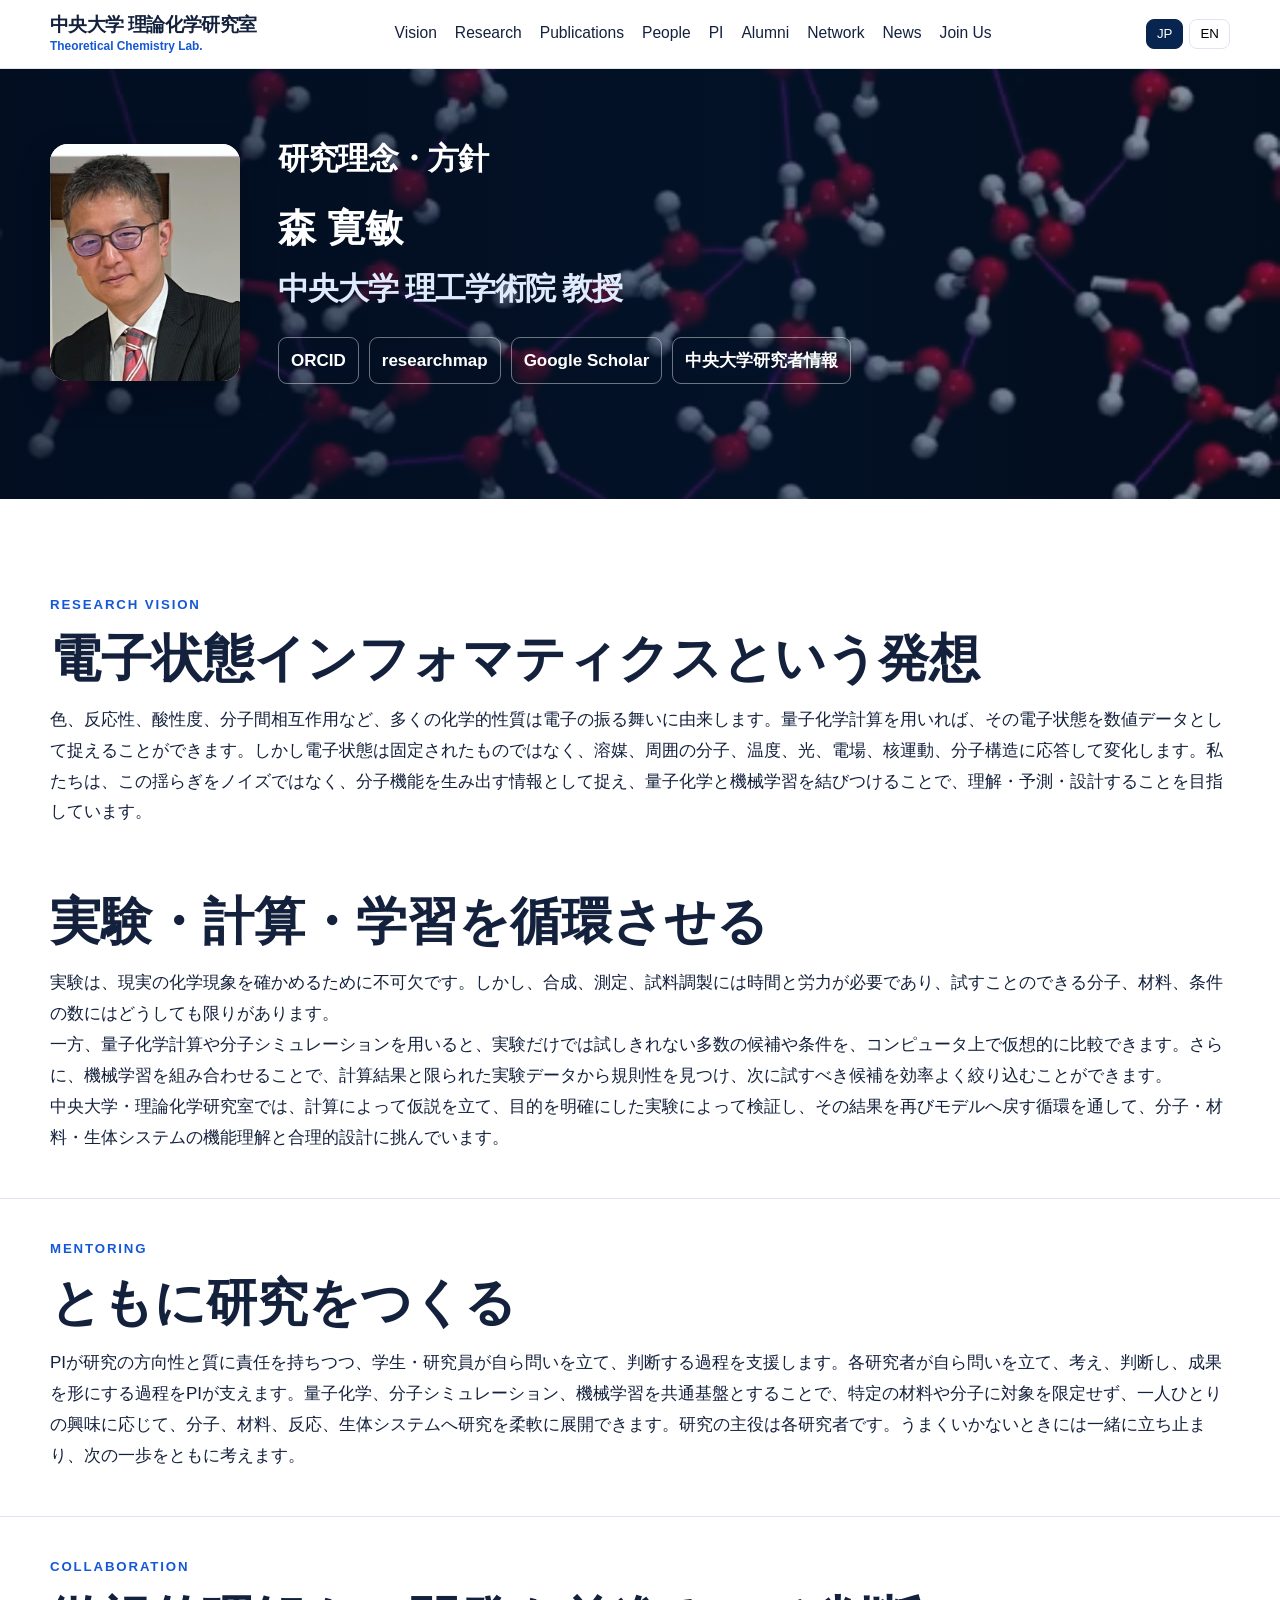
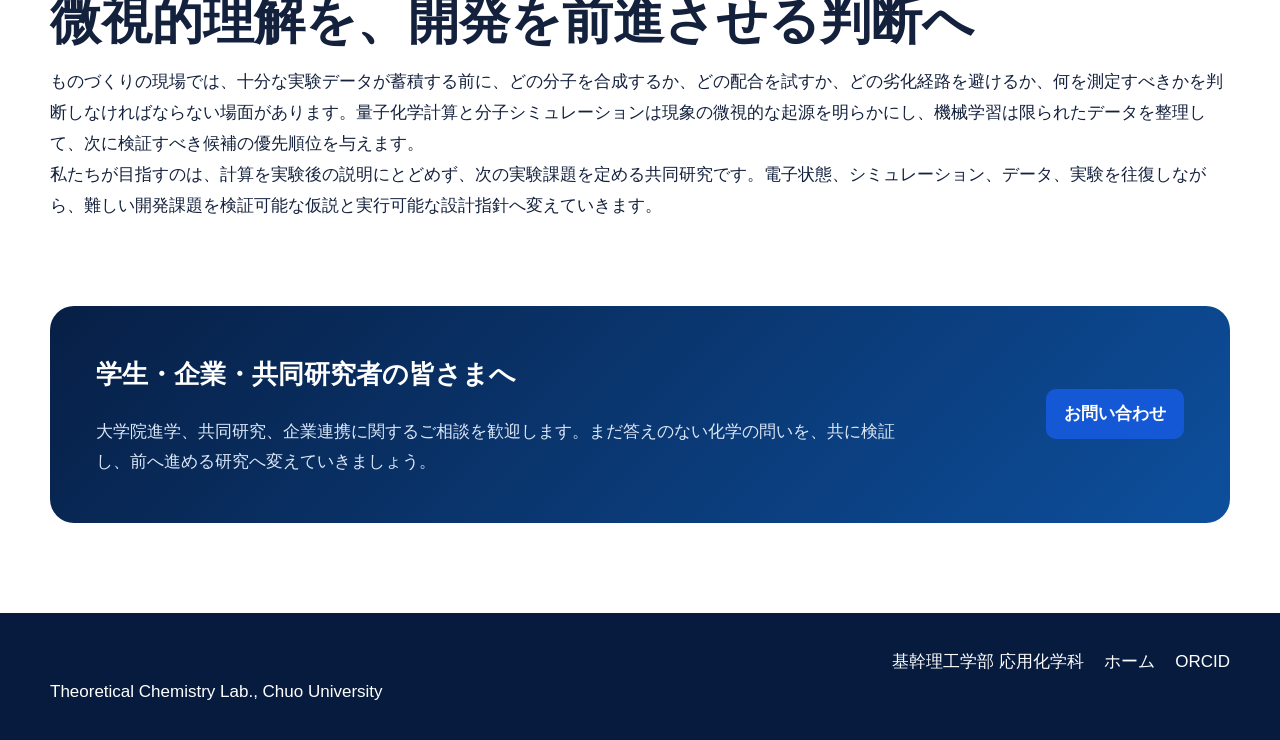
==== commit b815403f: "a" ====
--- a/pi.html
+++ b/pi.html
@@ -243,6 +243,14 @@
         Theoretical Chemistry Lab., Chuo University
       </div>
       <div class="footer-links">
+        <a
+          href="https://www.chuo-u.ac.jp/academics/faculties/fundamental/departments/chemistry/"
+          rel="noopener"
+          target="_blank"
+          data-ja="基幹理工学部 応用化学科"
+          data-en="Department of Applied Chemistry"
+          >基幹理工学部 応用化学科</a
+        >
         <a data-en="Home" data-ja="ホーム" href="index.html"> ホーム </a>
         <a
           href="https://orcid.org/0000-0002-7662-9636"
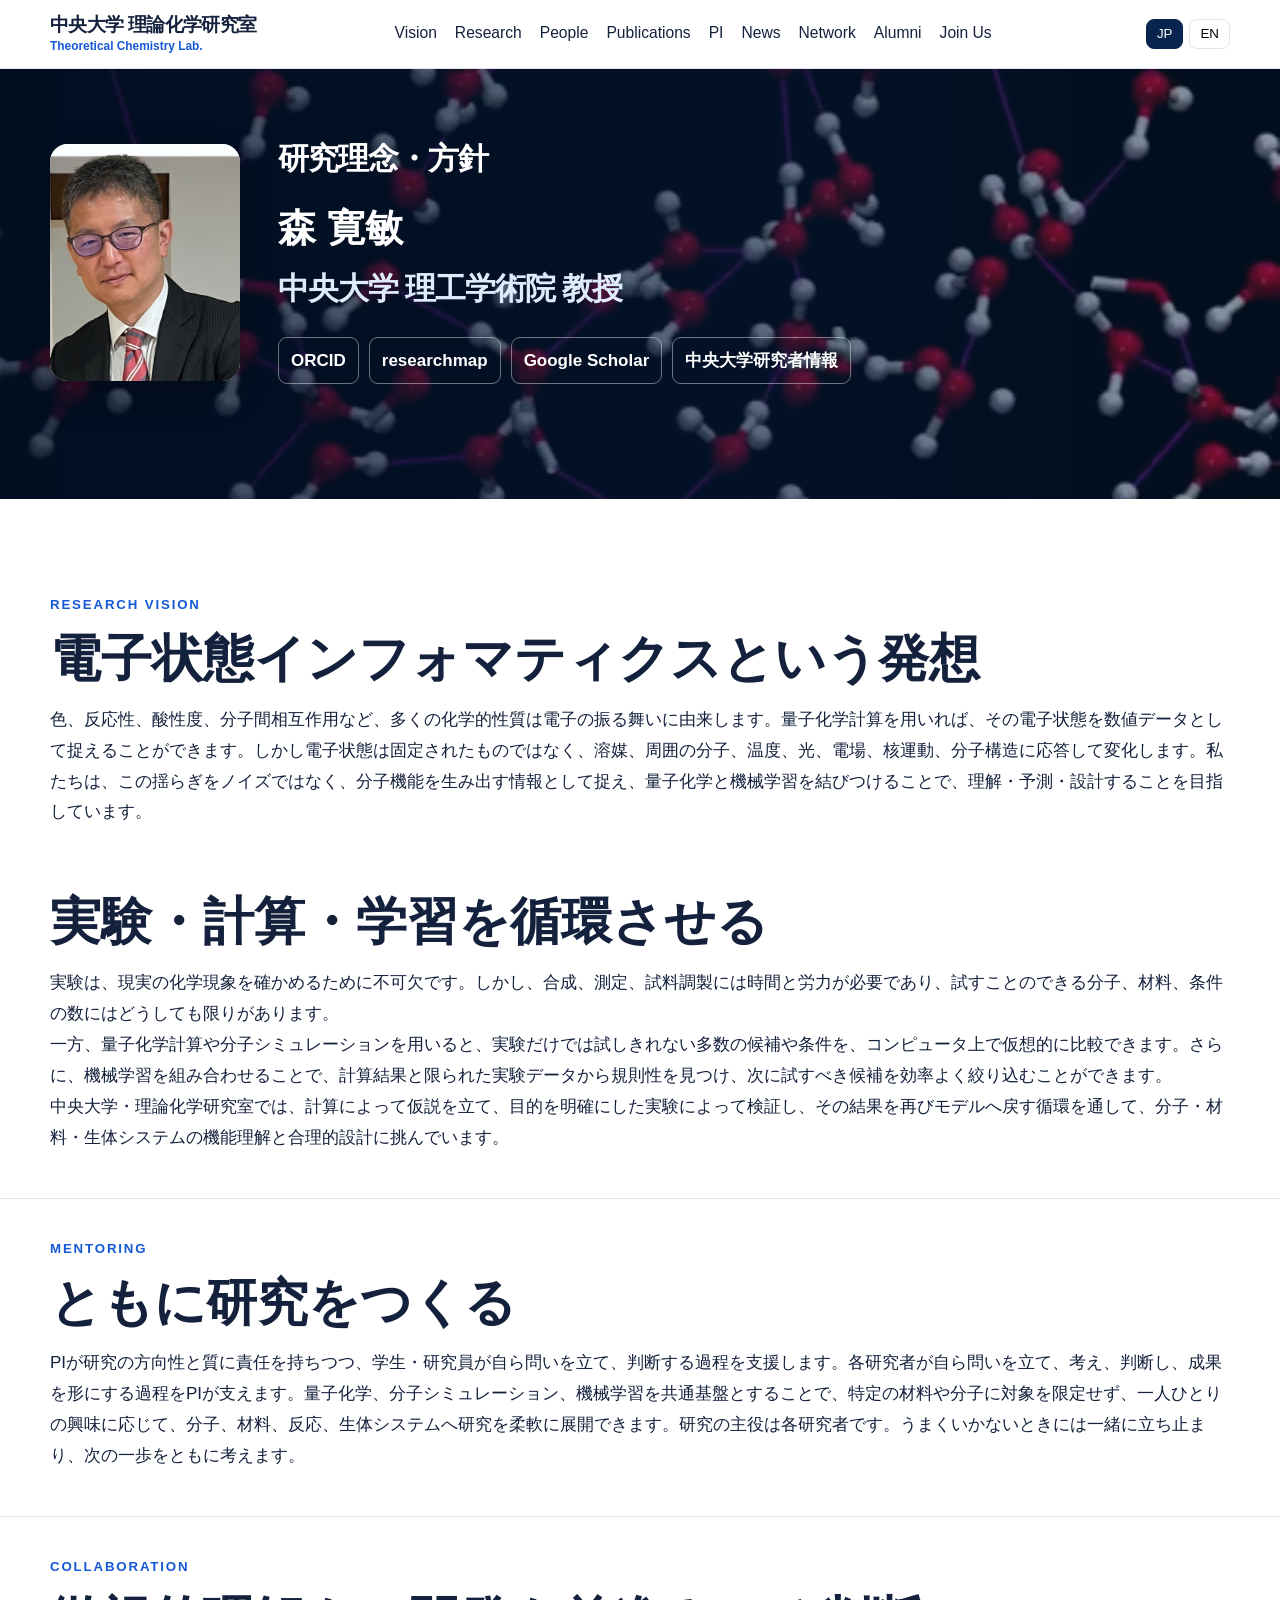
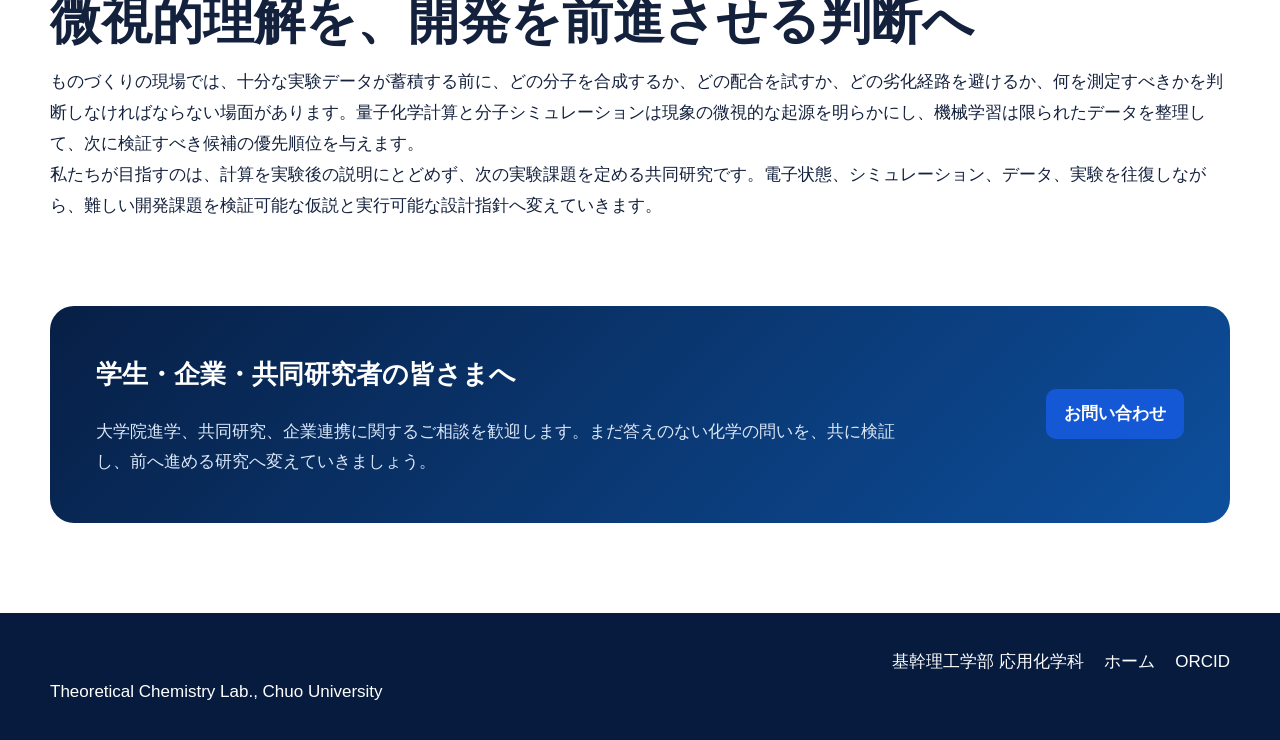
==== commit 1a66605f: "Unify PI page navigation order" ====
--- a/pi.html
+++ b/pi.html
@@ -1,269 +1,181 @@
-<!doctype html>
+<!DOCTYPE html>
 
 <html lang="ja">
-  <head>
-    <meta charset="utf-8" />
-    <meta content="width=device-width, initial-scale=1" name="viewport" />
-    <meta
-      content="森寛敏教授の研究理念、研究の歩み、学歴・職歴を紹介します。"
-      name="description"
-    />
-    <title>PI | 理論化学研究室 | 中央大学</title>
-    <link href="assets/css/style.css?v=20260702-b4-note-removed" rel="stylesheet" />
-  </head>
-  <body>
-    <header class="site-header">
-  <div class="site-header-inner">
+<head>
+<!-- Google tag (gtag.js) -->
+<script async="" src="https://www.googletagmanager.com/gtag/js?id=G-M5RYCHJJ9G"></script>
+<script>
+    window.dataLayer = window.dataLayer || [];
+    function gtag(){dataLayer.push(arguments);}
+    gtag('js', new Date());
+
+    gtag('config', 'G-M5RYCHJJ9G');
+  </script>
+<meta charset="utf-8"/>
+<meta content="width=device-width, initial-scale=1" name="viewport"/>
+<meta content="森寛敏教授の研究理念、研究の歩み、学歴・職歴を紹介します。" name="description"/>
+<title>PI | 理論化学研究室 | 中央大学</title>
+<link href="assets/css/style.css?v=20260702-b4-note-removed" rel="stylesheet"/>
+</head>
+<body>
+<header class="site-header">
+<div class="site-header-inner">
 <a class="brand" href="#top">
-        <span
-          class="brand-main"
-          data-en="Theoretical Chemistry Lab."
-          data-ja="中央大学 理論化学研究室"
-          >中央大学 理論化学研究室</span
-        >
-        <span
-          class="brand-sub"
-          data-en="Chuo University"
-          data-ja="Theoretical Chemistry Lab."
-          >Theoretical Chemistry Lab.</span
-        >
-      </a>
-      <button aria-label="メニューを開く" class="nav-toggle">☰</button>
-      <nav class="nav">
-        <a data-en="Vision" data-ja="Vision" href="index.html#vision">
+<span class="brand-main" data-en="Theoretical Chemistry Lab." data-ja="中央大学 理論化学研究室">中央大学 理論化学研究室</span>
+<span class="brand-sub" data-en="Chuo University" data-ja="Theoretical Chemistry Lab.">Theoretical Chemistry Lab.</span>
+</a>
+<button aria-label="メニューを開く" class="nav-toggle">☰</button>
+<nav class="nav">
+
+
+
+
+
+
+
+
+
+<a data-en="Vision" data-ja="Vision" href="index.html#vision">
           Vision
-        </a>
-        <a data-en="Research" data-ja="Research" href="index.html#research">
+        </a><a data-en="Research" data-ja="Research" href="index.html#research">
           Research
-        </a>
-        <a
-          data-en="Publications"
-          data-ja="Publications"
-          href="index.html#publications"
-        >
+        </a><a data-en="People" data-ja="People" href="index.html#people">
+          People
+        </a><a data-en="Publications" data-ja="Publications" href="index.html#publications">
           Publications
-        </a>
-        <a data-en="People" data-ja="People" href="index.html#people">
-          People
-        </a>
-        <a aria-current="page" data-en="PI" data-ja="PI" href="pi.html"> PI </a>
-        <a data-en="Alumni" data-ja="Alumni" href="index.html#alumni">
+        </a><a aria-current="page" data-en="PI" data-ja="PI" href="pi.html"> PI </a><a data-en="News" data-ja="News" href="index.html#news"> News </a><a data-en="Network" data-ja="Network" href="index.html#network">
+          Network
+        </a><a data-en="Alumni" data-ja="Alumni" href="index.html#alumni">
           Alumni
-        </a>
-        <a data-en="Network" data-ja="Network" href="index.html#network">
-          Network
-        </a>
-        <a data-en="News" data-ja="News" href="index.html#news"> News </a>
-        <a data-en="Join Us" data-ja="Join Us" href="index.html#join">
+        </a><a data-en="Join Us" data-ja="Join Us" href="index.html#join">
           Join Us
-        </a>
-      </nav>
-      <div aria-label="Language selector" class="lang-switch">
-        <button class="active" data-lang="ja">JP</button>
-        <button data-lang="en">EN</button>
-      </div>
-  </div>
+        </a></nav>
+<div aria-label="Language selector" class="lang-switch">
+<button class="active" data-lang="ja">JP</button>
+<button data-lang="en">EN</button>
+</div>
+</div>
 </header>
-    <main class="pi-page">
-      <section class="pi-hero pi-hero-video">
-        <video
-          aria-hidden="true"
-          autoplay=""
-          class="pi-background-video"
-          loop=""
-          muted=""
-          playsinline=""
-          poster="assets/images/aimd-poster.jpg"
-          preload="auto"
-        >
-          <source src="assets/video/aimd.mp4" type="video/mp4" />
-        </video>
-        <div aria-hidden="true" class="pi-video-overlay"></div>
-        <div class="pi-hero-inner">
-          <div class="pi-portrait">
-            <img alt="森 寛敏" src="assets/images/people-hirotoshi-mori.jpg" />
-          </div>
-          <div class="pi-hero-copy">
-            <h1 data-en="Research Philosophy &amp; Policy" data-ja="研究理念・方針">研究理念・方針</h1>
-            <h2 class="pi-name" data-en="Hirotoshi Mori" data-ja="森 寛敏">
+<main class="pi-page">
+<section class="pi-hero pi-hero-video">
+<video aria-hidden="true" autoplay="" class="pi-background-video" loop="" muted="" playsinline="" poster="assets/images/aimd-poster.jpg" preload="auto">
+<source src="assets/video/aimd.mp4" type="video/mp4"/>
+</video>
+<div aria-hidden="true" class="pi-video-overlay"></div>
+<div class="pi-hero-inner">
+<div class="pi-portrait">
+<img alt="森 寛敏" src="assets/images/people-hirotoshi-mori.jpg"/>
+</div>
+<div class="pi-hero-copy">
+<h1 data-en="Research Philosophy &amp; Policy" data-ja="研究理念・方針">研究理念・方針</h1>
+<h2 class="pi-name" data-en="Hirotoshi Mori" data-ja="森 寛敏">
               森 寛敏
             </h2>
-            <p
-              class="pi-title"
-              data-en="Department of Applied Chemistry, Department of Applied Chemistry, Faculty of Science and Engineering, Chuo University"
-              data-ja="中央大学 理工学術院 教授&lt;br&gt;"
-            >
+<p class="pi-title" data-en="Department of Applied Chemistry, Department of Applied Chemistry, Faculty of Science and Engineering, Chuo University" data-ja="中央大学 理工学術院 教授&lt;br&gt;">
               中央大学 理工学術院 教授
-              <br />
-              
-            </p>
-            <div class="pi-links">
-              <a
-                href="https://orcid.org/0000-0002-7662-9636"
-                rel="noopener"
-                target="_blank"
-              >
+              <br/>
+</p>
+<div class="pi-links">
+<a href="https://orcid.org/0000-0002-7662-9636" rel="noopener" target="_blank">
                 ORCID
               </a>
-              <a
-                href="https://researchmap.jp/qc-forest"
-                rel="noopener"
-                target="_blank"
-              >
+<a href="https://researchmap.jp/qc-forest" rel="noopener" target="_blank">
                 researchmap
               </a>
-              <a
-                href="https://scholar.google.com/citations?user=V1QEbB0AAAAJ"
-                rel="noopener"
-                target="_blank"
-              >
+<a href="https://scholar.google.com/citations?user=V1QEbB0AAAAJ" rel="noopener" target="_blank">
                 Google Scholar
               </a>
-          <a class="profile-link researcher-db-link" href="https://c-research.chuo-u.ac.jp/html/100003250_ja.html#item_univ_2" target="_blank" rel="noopener noreferrer" data-ja="中央大学研究者情報" data-en="Department of Applied Chemistry, Department of Applied Chemistry, Faculty of Science and Engineering, Chuo University">中央大学研究者情報</a>
-            </div>
-          </div>
-        </div>
-      </section>
-      <section class="section pi-career" id="career">
-        
-      </section>
-
-      <section class="section pi-message-section">
-        <div class="pi-philosophy-label" data-ja="Research Vision" data-en="Research Vision">Research Vision</div>
+<a class="profile-link researcher-db-link" data-en="Department of Applied Chemistry, Department of Applied Chemistry, Faculty of Science and Engineering, Chuo University" data-ja="中央大学研究者情報" href="https://c-research.chuo-u.ac.jp/html/100003250_ja.html#item_univ_2" rel="noopener noreferrer" target="_blank">中央大学研究者情報</a>
+</div>
+</div>
+</div>
+</section>
+<section class="section pi-career" id="career">
+</section>
+<section class="section pi-message-section">
+<div class="pi-philosophy-label" data-en="Research Vision" data-ja="Research Vision">Research Vision</div>
 <div class="pi-message-inner">
-          <h2
-            data-en="The Concept of Electronic-State Informatics"
-            data-ja="電子状態インフォマティクスという発想"
-          >
+<h2 data-en="The Concept of Electronic-State Informatics" data-ja="電子状態インフォマティクスという発想">
             電子状態インフォマティクスという発想
           </h2>
-          <p
-            data-en="Many chemical properties—including color, reactivity, acidity, and intermolecular interactions—arise from the behavior of electrons. Quantum chemical calculations allow us to represent electronic states as numerical data. These states are not fixed; they respond to solvents, neighboring molecules, temperature, light, electric fields, nuclear motion, and molecular structure. We treat these fluctuations not as noise, but as information that gives rise to molecular function, and combine quantum chemistry with machine learning to understand, predict, and ultimately design them."
-            data-ja="色、反応性、酸性度、分子間相互作用など、多くの化学的性質は電子の振る舞いに由来します。量子化学計算を用いれば、その電子状態を数値データとして捉えることができます。しかし電子状態は固定されたものではなく、溶媒、周囲の分子、温度、光、電場、核運動、分子構造に応答して変化します。私たちは、この揺らぎをノイズではなく、分子機能を生み出す情報として捉え、量子化学と機械学習を結びつけることで、理解・予測・設計することを目指しています。"
-          >
+<p data-en="Many chemical properties—including color, reactivity, acidity, and intermolecular interactions—arise from the behavior of electrons. Quantum chemical calculations allow us to represent electronic states as numerical data. These states are not fixed; they respond to solvents, neighboring molecules, temperature, light, electric fields, nuclear motion, and molecular structure. We treat these fluctuations not as noise, but as information that gives rise to molecular function, and combine quantum chemistry with machine learning to understand, predict, and ultimately design them." data-ja="色、反応性、酸性度、分子間相互作用など、多くの化学的性質は電子の振る舞いに由来します。量子化学計算を用いれば、その電子状態を数値データとして捉えることができます。しかし電子状態は固定されたものではなく、溶媒、周囲の分子、温度、光、電場、核運動、分子構造に応答して変化します。私たちは、この揺らぎをノイズではなく、分子機能を生み出す情報として捉え、量子化学と機械学習を結びつけることで、理解・予測・設計することを目指しています。">
             色、反応性、酸性度、分子間相互作用など、多くの化学的性質は電子の振る舞いに由来します。量子化学計算を用いれば、その電子状態を数値データとして捉えることができます。しかし電子状態は固定されたものではなく、溶媒、周囲の分子、温度、光、電場、核運動、分子構造に応答して変化します。私たちは、この揺らぎをノイズではなく、分子機能を生み出す情報として捉え、量子化学と機械学習を結びつけることで、理解・予測・設計することを目指しています。
           </p>
-        </div>
-      </section>
-      <section class="section pi-message-section">
-        <div class="pi-philosophy-label pi-philosophy-label-continuation" data-ja="Research Vision" data-en="Research Vision">Research Vision</div>
+</div>
+</section>
+<section class="section pi-message-section">
+<div class="pi-philosophy-label pi-philosophy-label-continuation" data-en="Research Vision" data-ja="Research Vision">Research Vision</div>
 <div class="pi-message-inner">
-          <h2
-            data-en="A Continuous Cycle of Experiment, Computation, and Learning"
-            data-ja="実験・計算・学習を循環させる"
-          >
+<h2 data-en="A Continuous Cycle of Experiment, Computation, and Learning" data-ja="実験・計算・学習を循環させる">
             実験・計算・学習を循環させる
           </h2>
-          <p
-            data-en="Experiments are indispensable for establishing what occurs in real chemical systems. Yet synthesis, measurement, and sample preparation all require substantial time and effort, which inevitably limits the number of molecules, materials, and conditions that can be examined."
-            data-ja="実験は、現実の化学現象を確かめるために不可欠です。しかし、合成、測定、試料調製には時間と労力が必要であり、試すことのできる分子、材料、条件の数にはどうしても限りがあります。"
-          >
+<p data-en="Experiments are indispensable for establishing what occurs in real chemical systems. Yet synthesis, measurement, and sample preparation all require substantial time and effort, which inevitably limits the number of molecules, materials, and conditions that can be examined." data-ja="実験は、現実の化学現象を確かめるために不可欠です。しかし、合成、測定、試料調製には時間と労力が必要であり、試すことのできる分子、材料、条件の数にはどうしても限りがあります。">
             実験は、現実の化学現象を確かめるために不可欠です。しかし、合成、測定、試料調製には時間と労力が必要であり、試すことのできる分子、材料、条件の数にはどうしても限りがあります。
           </p>
-          <p
-            data-en="Quantum chemical calculations and molecular simulations allow us to compare, in silico, many candidates and conditions that cannot be explored exhaustively by experiment alone. Machine learning can then identify patterns in computational results and limited experimental data, helping us prioritize what should be tested next."
-            data-ja="一方、量子化学計算や分子シミュレーションを用いると、実験だけでは試しきれない多数の候補や条件を、コンピュータ上で仮想的に比較できます。さらに、機械学習を組み合わせることで、計算結果と限られた実験データから規則性を見つけ、次に試すべき候補を効率よく絞り込むことができます。"
-          >
+<p data-en="Quantum chemical calculations and molecular simulations allow us to compare, in silico, many candidates and conditions that cannot be explored exhaustively by experiment alone. Machine learning can then identify patterns in computational results and limited experimental data, helping us prioritize what should be tested next." data-ja="一方、量子化学計算や分子シミュレーションを用いると、実験だけでは試しきれない多数の候補や条件を、コンピュータ上で仮想的に比較できます。さらに、機械学習を組み合わせることで、計算結果と限られた実験データから規則性を見つけ、次に試すべき候補を効率よく絞り込むことができます。">
             一方、量子化学計算や分子シミュレーションを用いると、実験だけでは試しきれない多数の候補や条件を、コンピュータ上で仮想的に比較できます。さらに、機械学習を組み合わせることで、計算結果と限られた実験データから規則性を見つけ、次に試すべき候補を効率よく絞り込むことができます。
           </p>
-          <p
-            data-en="Department of Applied Chemistry, Department of Applied Chemistry, Faculty of Science and Engineering, Chuo University"
-            data-ja="中央大学・理論化学研究室では、計算によって仮説を立て、目的を明確にした実験によって検証し、その結果を再びモデルへ戻す循環を通して、分子・材料・生体システムの機能理解と合理的設計に挑んでいます。"
-          >
+<p data-en="Department of Applied Chemistry, Department of Applied Chemistry, Faculty of Science and Engineering, Chuo University" data-ja="中央大学・理論化学研究室では、計算によって仮説を立て、目的を明確にした実験によって検証し、その結果を再びモデルへ戻す循環を通して、分子・材料・生体システムの機能理解と合理的設計に挑んでいます。">
             中央大学・理論化学研究室では、計算によって仮説を立て、目的を明確にした実験によって検証し、その結果を再びモデルへ戻す循環を通して、分子・材料・生体システムの機能理解と合理的設計に挑んでいます。
           </p>
-        </div>
-      </section>
-      <section class="section pi-message-section">
-        <div class="pi-philosophy-label" data-ja="Mentoring" data-en="Mentoring">Mentoring</div>
+</div>
+</section>
+<section class="section pi-message-section">
+<div class="pi-philosophy-label" data-en="Mentoring" data-ja="Mentoring">Mentoring</div>
 <div class="pi-message-inner">
-          <h2 data-en="Creating Research Together" data-ja="ともに研究をつくる">
+<h2 data-en="Creating Research Together" data-ja="ともに研究をつくる">
             ともに研究をつくる
           </h2>
-          <p
-            data-en="We value a highly supportive mentoring approach in which the PI takes responsibility for the direction and quality of the research while working alongside each researcher—student or research staff member—to foster independence. The PI supports each researcher as they formulate questions, think critically, make decisions, and turn their findings into meaningful results. With quantum chemistry, molecular simulation, and machine learning as a shared foundation, projects can extend flexibly across molecules, materials, reactions, and biological systems in response to each researcher’s interests. Each researcher takes ownership of their project. When progress stalls, we pause, reassess, and work out the next step together."
-            data-ja="PIが研究の方向性と質に責任を持ちつつ、学生・研究員が自ら問いを立て、判断する過程を支援します。各研究者が自ら問いを立て、考え、判断し、成果を形にする過程をPIが支えます。量子化学、分子シミュレーション、機械学習を共通基盤とすることで、特定の材料や分子に対象を限定せず、一人ひとりの興味に応じて、分子、材料、反応、生体システムへ研究を柔軟に展開できます。研究の主役は各研究者です。うまくいかないときには一緒に立ち止まり、次の一歩をともに考えます。"
-          >
+<p data-en="We value a highly supportive mentoring approach in which the PI takes responsibility for the direction and quality of the research while working alongside each researcher—student or research staff member—to foster independence. The PI supports each researcher as they formulate questions, think critically, make decisions, and turn their findings into meaningful results. With quantum chemistry, molecular simulation, and machine learning as a shared foundation, projects can extend flexibly across molecules, materials, reactions, and biological systems in response to each researcher’s interests. Each researcher takes ownership of their project. When progress stalls, we pause, reassess, and work out the next step together." data-ja="PIが研究の方向性と質に責任を持ちつつ、学生・研究員が自ら問いを立て、判断する過程を支援します。各研究者が自ら問いを立て、考え、判断し、成果を形にする過程をPIが支えます。量子化学、分子シミュレーション、機械学習を共通基盤とすることで、特定の材料や分子に対象を限定せず、一人ひとりの興味に応じて、分子、材料、反応、生体システムへ研究を柔軟に展開できます。研究の主役は各研究者です。うまくいかないときには一緒に立ち止まり、次の一歩をともに考えます。">
             PIが研究の方向性と質に責任を持ちつつ、学生・研究員が自ら問いを立て、判断する過程を支援します。各研究者が自ら問いを立て、考え、判断し、成果を形にする過程をPIが支えます。量子化学、分子シミュレーション、機械学習を共通基盤とすることで、特定の材料や分子に対象を限定せず、一人ひとりの興味に応じて、分子、材料、反応、生体システムへ研究を柔軟に展開できます。研究の主役は各研究者です。うまくいかないときには一緒に立ち止まり、次の一歩をともに考えます。
           </p>
-        </div>
-      </section>
-      <section class="section pi-message-section">
-        <div class="pi-philosophy-label" data-ja="Collaboration" data-en="Collaboration">Collaboration</div>
+</div>
+</section>
+<section class="section pi-message-section">
+<div class="pi-philosophy-label" data-en="Collaboration" data-ja="Collaboration">Collaboration</div>
 <div class="pi-message-inner">
-          <h2
-            data-en="From Microscopic Insight to Better Development Decisions"
-            data-ja="微視的理解を、開発を前進させる判断へ"
-          >
+<h2 data-en="From Microscopic Insight to Better Development Decisions" data-ja="微視的理解を、開発を前進させる判断へ">
             微視的理解を、開発を前進させる判断へ
           </h2>
-          <p
-            data-en="In manufacturing and product development, important decisions often must be made before sufficient experimental data are available: which molecule to synthesize, which formulation to test, which degradation pathway to avoid, and which measurement will be most informative. Quantum chemistry and molecular simulation can reveal the microscopic origins of observed behavior, while machine learning can organize sparse data and prioritize the most promising candidates."
-            data-ja="ものづくりの現場では、十分な実験データが蓄積する前に、どの分子を合成するか、どの配合を試すか、どの劣化経路を避けるか、何を測定すべきかを判断しなければならない場面があります。量子化学計算と分子シミュレーションは現象の微視的な起源を明らかにし、機械学習は限られたデータを整理して、次に検証すべき候補の優先順位を与えます。"
-          >
+<p data-en="In manufacturing and product development, important decisions often must be made before sufficient experimental data are available: which molecule to synthesize, which formulation to test, which degradation pathway to avoid, and which measurement will be most informative. Quantum chemistry and molecular simulation can reveal the microscopic origins of observed behavior, while machine learning can organize sparse data and prioritize the most promising candidates." data-ja="ものづくりの現場では、十分な実験データが蓄積する前に、どの分子を合成するか、どの配合を試すか、どの劣化経路を避けるか、何を測定すべきかを判断しなければならない場面があります。量子化学計算と分子シミュレーションは現象の微視的な起源を明らかにし、機械学習は限られたデータを整理して、次に検証すべき候補の優先順位を与えます。">
             ものづくりの現場では、十分な実験データが蓄積する前に、どの分子を合成するか、どの配合を試すか、どの劣化経路を避けるか、何を測定すべきかを判断しなければならない場面があります。量子化学計算と分子シミュレーションは現象の微視的な起源を明らかにし、機械学習は限られたデータを整理して、次に検証すべき候補の優先順位を与えます。
           </p>
-          <p
-            data-en="We seek collaborations in which computation does more than explain results after the fact: it helps define the next experimental question. By moving iteratively among electronic structure, simulation, data, and experiment, we aim to transform difficult development challenges into testable hypotheses and actionable design principles."
-            data-ja="私たちが目指すのは、計算を実験後の説明にとどめず、次の実験課題を定める共同研究です。電子状態、シミュレーション、データ、実験を往復しながら、難しい開発課題を検証可能な仮説と実行可能な設計指針へ変えていきます。"
-          >
+<p data-en="We seek collaborations in which computation does more than explain results after the fact: it helps define the next experimental question. By moving iteratively among electronic structure, simulation, data, and experiment, we aim to transform difficult development challenges into testable hypotheses and actionable design principles." data-ja="私たちが目指すのは、計算を実験後の説明にとどめず、次の実験課題を定める共同研究です。電子状態、シミュレーション、データ、実験を往復しながら、難しい開発課題を検証可能な仮説と実行可能な設計指針へ変えていきます。">
             私たちが目指すのは、計算を実験後の説明にとどめず、次の実験課題を定める共同研究です。電子状態、シミュレーション、データ、実験を往復しながら、難しい開発課題を検証可能な仮説と実行可能な設計指針へ変えていきます。
           </p>
-        </div>
-      </section>
-      <section class="section join-section" id="contact">
-        <div class="join-copy">
-          <h2
-            data-en="For Students, Industry, and Collaborators"
-            data-ja="学生・企業・共同研究者の皆さまへ"
-          >
+</div>
+</section>
+<section class="section join-section" id="contact">
+<div class="join-copy">
+<h2 data-en="For Students, Industry, and Collaborators" data-ja="学生・企業・共同研究者の皆さまへ">
             学生・企業・共同研究者の皆さまへ
           </h2>
-          <p
-            data-en="We welcome inquiries about graduate study, collaborative research, and partnerships with industry. Together, we can turn unresolved chemical questions into testable research and move them forward."
-            data-ja="大学院進学、共同研究、企業連携に関するご相談を歓迎します。まだ答えのない化学の問いを、共に検証し、前へ進める研究へ変えていきましょう。"
-          >
+<p data-en="We welcome inquiries about graduate study, collaborative research, and partnerships with industry. Together, we can turn unresolved chemical questions into testable research and move them forward." data-ja="大学院進学、共同研究、企業連携に関するご相談を歓迎します。まだ答えのない化学の問いを、共に検証し、前へ進める研究へ変えていきましょう。">
             大学院進学、共同研究、企業連携に関するご相談を歓迎します。まだ答えのない化学の問いを、共に検証し、前へ進める研究へ変えていきましょう。
           </p>
-        </div>
-        <a
-          class="button primary"
-          data-en="Contact"
-          data-ja="お問い合わせ"
-          href="mailto:qc-forest.19d@g.chuo-u.ac.jp?subject=%E7%90%86%E8%AB%96%E5%8C%96%E5%AD%A6%E7%A0%94%E7%A9%B6%E5%AE%A4Web%E3%82%B5%E3%82%A4%E3%83%88%E3%81%8B%E3%82%89%E3%81%AE%E3%81%8A%E5%95%8F%E3%81%84%E5%90%88%E3%82%8F%E3%81%9B"
-        >
+</div>
+<a class="button primary" data-en="Contact" data-ja="お問い合わせ" href="mailto:qc-forest.19d@g.chuo-u.ac.jp?subject=%E7%90%86%E8%AB%96%E5%8C%96%E5%AD%A6%E7%A0%94%E7%A9%B6%E5%AE%A4Web%E3%82%B5%E3%82%A4%E3%83%88%E3%81%8B%E3%82%89%E3%81%AE%E3%81%8A%E5%95%8F%E3%81%84%E5%90%88%E3%82%8F%E3%81%9B">
           お問い合わせ
         </a>
-      </section>
-    </main>
-    <footer class="site-footer">
-  <div class="site-footer-inner">
+</section>
+</main>
+<footer class="site-footer">
+<div class="site-footer-inner">
 <div>
-        <br />
+<br/>
         Theoretical Chemistry Lab., Chuo University
       </div>
-      <div class="footer-links">
-        <a
-          href="https://www.chuo-u.ac.jp/academics/faculties/fundamental/departments/chemistry/"
-          rel="noopener"
-          target="_blank"
-          data-ja="基幹理工学部 応用化学科"
-          data-en="Department of Applied Chemistry"
-          >基幹理工学部 応用化学科</a
-        >
-        <a data-en="Home" data-ja="ホーム" href="index.html"> ホーム </a>
-        <a
-          href="https://orcid.org/0000-0002-7662-9636"
-          rel="noopener"
-          target="_blank"
-        >
+<div class="footer-links">
+<a data-en="Department of Applied Chemistry" data-ja="基幹理工学部 応用化学科" href="https://www.chuo-u.ac.jp/academics/faculties/fundamental/departments/chemistry/" rel="noopener" target="_blank">基幹理工学部 応用化学科</a>
+<a data-en="Home" data-ja="ホーム" href="index.html"> ホーム </a>
+<a href="https://orcid.org/0000-0002-7662-9636" rel="noopener" target="_blank">
           ORCID
         </a>
-      </div>
-  </div>
+</div>
+</div>
 </footer>
-    <script src="assets/js/pi.js?v=20260702"></script>
-    <script>
+<script src="assets/js/pi.js?v=20260702"></script>
+<script>
       document.addEventListener("DOMContentLoaded", function () {
         const video = document.querySelector(".pi-background-video");
         if (!video) return;
@@ -276,5 +188,5 @@
         });
       });
     </script>
-  </body>
+</body>
 </html>
--- a/assets/css/style.css
+++ b/assets/css/style.css
@@ -2742,3 +2742,249 @@
 .b4-members-head h3{
   margin-top:8px;
 }
+
+
+/* Featured research theme: fluctuations and dynamic electronic structure */
+.fluctuation-feature{
+  display:grid;
+  grid-template-columns:minmax(0,1.55fr) minmax(260px,.85fr);
+  gap:1.4rem;
+  margin:1.35rem 0 1.7rem;
+  padding:clamp(1.35rem,3vw,2.25rem);
+  border:1px solid rgba(37,99,235,.18);
+  border-radius:24px;
+  background:
+    radial-gradient(circle at 92% 14%,rgba(56,189,248,.17),transparent 33%),
+    linear-gradient(135deg,rgba(239,246,255,.98),rgba(248,250,252,.98));
+  box-shadow:0 18px 48px rgba(15,23,42,.08);
+}
+.fluctuation-feature-main h3{
+  margin:.25rem 0 .75rem;
+  font-size:clamp(1.55rem,3vw,2.15rem);
+  line-height:1.22;
+}
+.fluctuation-feature-main>p:not(.fluctuation-eyebrow){
+  margin:0;
+  max-width:76ch;
+  line-height:1.85;
+}
+.fluctuation-eyebrow{
+  margin:0;
+  font-size:.75rem;
+  font-weight:800;
+  letter-spacing:.14em;
+  color:#1d4ed8;
+}
+.fluctuation-links{
+  display:flex;
+  flex-wrap:wrap;
+  gap:.65rem 1rem;
+  margin-top:1.15rem;
+}
+.fluctuation-links a{
+  font-weight:750;
+  text-decoration:none;
+}
+.fluctuation-links a:hover{text-decoration:underline}
+.fluctuation-example{
+  align-self:stretch;
+  padding:1.25rem;
+  border-radius:18px;
+  color:#e2e8f0;
+  background:linear-gradient(150deg,#0f172a,#1e3a8a);
+}
+.fluctuation-example-label{
+  display:block;
+  margin-bottom:.75rem;
+  font-size:.72rem;
+  font-weight:800;
+  letter-spacing:.11em;
+  color:#7dd3fc;
+}
+.fluctuation-example strong{
+  display:block;
+  font-size:1.12rem;
+  line-height:1.45;
+  color:#fff;
+}
+.fluctuation-example p{
+  margin:.75rem 0 0;
+  font-size:.93rem;
+  line-height:1.7;
+  color:#dbeafe;
+}
+@media (max-width:820px){
+  .fluctuation-feature{grid-template-columns:1fr}
+}
+
+
+/* Selected media coverage within the fluctuation research feature */
+.fluctuation-media{grid-column:1/-1;margin-top:24px;padding-top:24px;border-top:1px solid rgba(255,255,255,.18)}
+.fluctuation-media-head{max-width:820px;margin-bottom:16px}
+.fluctuation-media-head h4{margin:7px 0 8px;font-size:1.3rem}
+.fluctuation-media-head p{margin:0;line-height:1.75;opacity:.9}
+.fluctuation-media-grid{display:grid;grid-template-columns:repeat(4,minmax(0,1fr));gap:12px}
+.fluctuation-media-card{display:flex;flex-direction:column;gap:8px;min-height:150px;padding:17px;border:1px solid rgba(255,255,255,.2);border-radius:16px;background:rgba(255,255,255,.09);color:inherit;text-decoration:none;transition:transform .2s ease,background .2s ease}
+.fluctuation-media-card:hover{transform:translateY(-3px);background:rgba(255,255,255,.15)}
+.fluctuation-media-source{font-size:.78rem;font-weight:800;letter-spacing:.08em;text-transform:uppercase;opacity:.78}
+.fluctuation-media-card strong{font-size:.96rem;line-height:1.55}
+.fluctuation-media-card small{margin-top:auto;opacity:.72}
+@media(max-width:1000px){.fluctuation-media-grid{grid-template-columns:repeat(2,minmax(0,1fr))}}
+@media(max-width:620px){.fluctuation-media-grid{grid-template-columns:1fr}.fluctuation-media-card{min-height:0}}
+
+
+
+.research-pillars-title{
+  width:100%;
+  max-width:var(--max);
+  margin:2.2rem auto 1rem;
+  font-size:clamp(1.35rem,2.2vw,1.8rem);
+  line-height:1.35;
+}
+
+/* Research narrative: one scientific question across four pillars */
+.research-common-lens{
+  width:100%;
+  max-width:var(--max);
+  margin:1.25rem auto 1rem;
+  padding:clamp(1.35rem,3vw,2.2rem);
+  border-left:5px solid #2563eb;
+  border-radius:0 22px 22px 0;
+  background:linear-gradient(110deg,#eff6ff 0%,#f8fafc 72%);
+  box-shadow:0 12px 34px rgba(15,23,42,.06);
+}
+.research-common-kicker{
+  margin:0 0 .55rem;
+  color:#1d4ed8;
+  font-size:.74rem;
+  font-weight:850;
+  letter-spacing:.13em;
+}
+.research-common-lens h3{
+  margin:0 0 .7rem;
+  max-width:980px;
+  font-size:clamp(1.35rem,2.5vw,1.95rem);
+  line-height:1.38;
+}
+.research-common-lens>p:not(.research-common-kicker){
+  margin:0;
+  max-width:88ch;
+  line-height:1.85;
+}
+.research-causal-chain{
+  display:flex;
+  flex-wrap:wrap;
+  align-items:center;
+  gap:.55rem;
+  margin-top:1.1rem;
+}
+.research-causal-chain span{
+  padding:.48rem .72rem;
+  border:1px solid rgba(37,99,235,.2);
+  border-radius:999px;
+  background:#fff;
+  color:#1e3a8a;
+  font-size:.86rem;
+  font-weight:750;
+}
+.research-causal-chain b{color:#64748b;font-weight:600}
+.research-history-note{
+  margin:0 0 1.2rem;
+  padding:.8rem 1rem;
+  border:1px solid #e2e8f0;
+  border-radius:14px;
+  background:#fff;
+}
+.research-history-note summary{
+  cursor:pointer;
+  color:#334155;
+  font-weight:750;
+}
+.research-history-note p{margin:.8rem 0 .1rem;line-height:1.75;color:#475569}
+
+/* Light-surface media cards inside the featured research story */
+.fluctuation-media{border-top:1px solid rgba(37,99,235,.15)}
+.fluctuation-media-head h4,.fluctuation-media-head p{color:#0f172a}
+.fluctuation-media .fluctuation-example-label{color:#1d4ed8}
+.fluctuation-media-card{
+  border-color:rgba(37,99,235,.16);
+  background:rgba(255,255,255,.78);
+  color:#0f172a;
+  box-shadow:0 8px 24px rgba(15,23,42,.05);
+}
+.fluctuation-media-card:hover{background:#fff;box-shadow:0 12px 28px rgba(15,23,42,.09)}
+.fluctuation-media-source{color:#1d4ed8;opacity:1}
+.fluctuation-media-card small{color:#64748b;opacity:1}
+@media(max-width:620px){
+  .research-causal-chain b{display:none}
+  .research-causal-chain span{width:100%;text-align:center}
+}
+
+
+/* Flow fix: keep the research narrative continuous; media coverage lives with News */
+.media-coverage-disclosure{
+  margin:0 0 28px;
+  border:1px solid rgba(37,99,235,.14);
+  border-radius:18px;
+  background:#f8fafc;
+  overflow:hidden;
+}
+.media-coverage-disclosure>summary{
+  list-style:none;cursor:pointer;display:flex;align-items:center;justify-content:space-between;gap:18px;
+  padding:18px 20px;font-weight:800;color:#0f172a;
+}
+.media-coverage-disclosure>summary::-webkit-details-marker{display:none}
+.media-coverage-disclosure>summary:after{content:'＋';font-size:1.2rem;color:#2563eb}
+.media-coverage-disclosure[open]>summary:after{content:'−'}
+.media-coverage-disclosure>summary small{font-weight:500;color:#64748b}
+.media-coverage-body{padding:0 20px 20px}
+.media-coverage-body .fluctuation-media{margin:0;padding:0;border:0}
+.media-coverage-body .fluctuation-media-head{display:none}
+.media-coverage-body .fluctuation-media-grid{margin-top:0}
+#research .fluctuation-feature{margin-top:34px}
+@media(max-width:620px){
+  .media-coverage-disclosure>summary{align-items:flex-start;flex-direction:column;gap:4px;padding-right:52px;position:relative}
+  .media-coverage-disclosure>summary:after{position:absolute;right:18px;top:18px}
+}
+
+/* Selected publication cards: consistent treatment for paper figures */
+.selected-publication-card{
+  overflow:hidden;
+  border:1px solid var(--line);
+  border-radius:18px;
+  background:var(--paper);
+  box-shadow:0 10px 28px rgba(15,23,42,.06);
+}
+.selected-publication-card > img{
+  display:block;
+  width:100%;
+  height:210px;
+  object-fit:contain;
+  object-position:center;
+  padding:10px;
+  background:#fff;
+  border-bottom:1px solid var(--line);
+}
+.selected-publication-body{padding:20px;}
+@media(max-width:700px){
+  .selected-publication-card > img{height:180px;}
+}
+
+/* Publication information hierarchy */
+.publication-status-divider{
+  margin:1.15rem 0 .5rem;
+  padding-top:1rem;
+  border-top:1px solid rgba(37,99,235,.18);
+  font-size:.78rem;
+  font-weight:800;
+  letter-spacing:.08em;
+  text-transform:uppercase;
+  color:#6b7280;
+}
+.publication-period-count{
+  text-align:right;
+  line-height:1.25;
+}
+@media (max-width:720px){
+  .publication-period-count{max-width:13rem;font-size:.78rem;}
+}
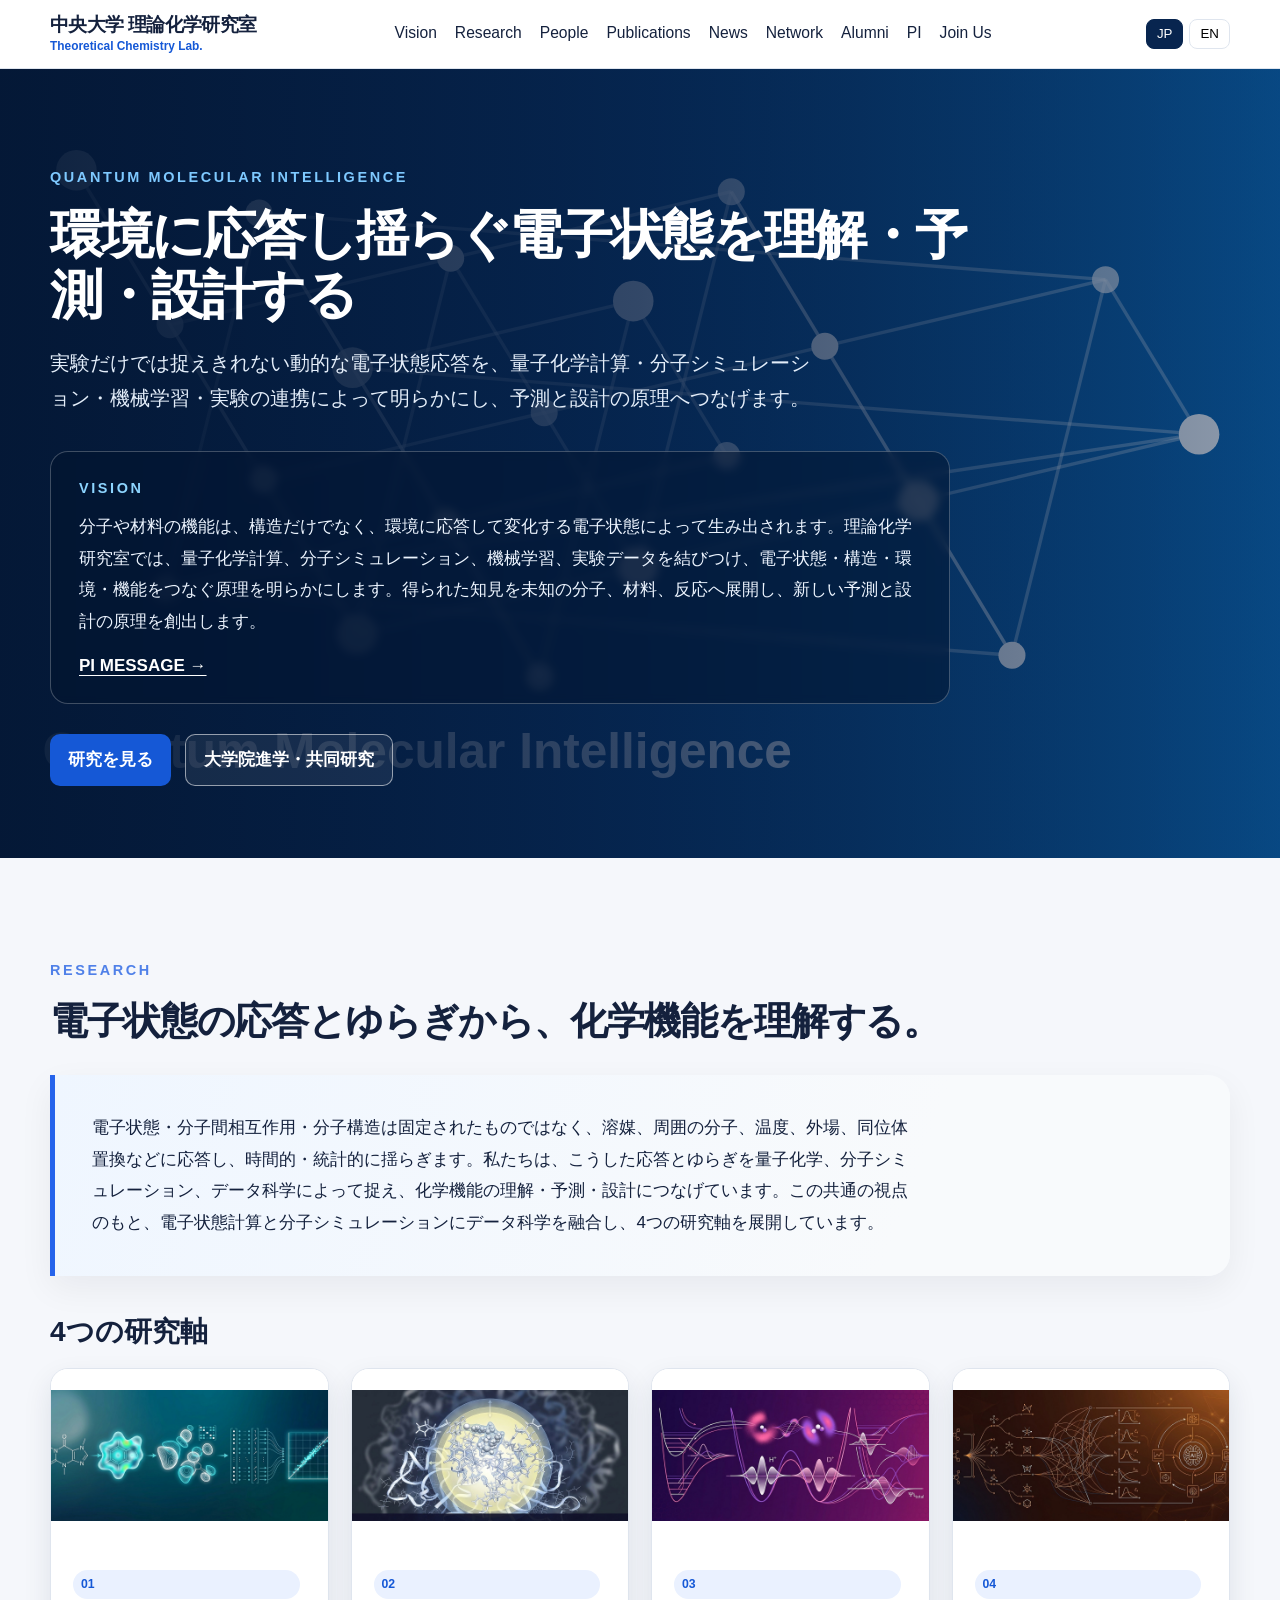
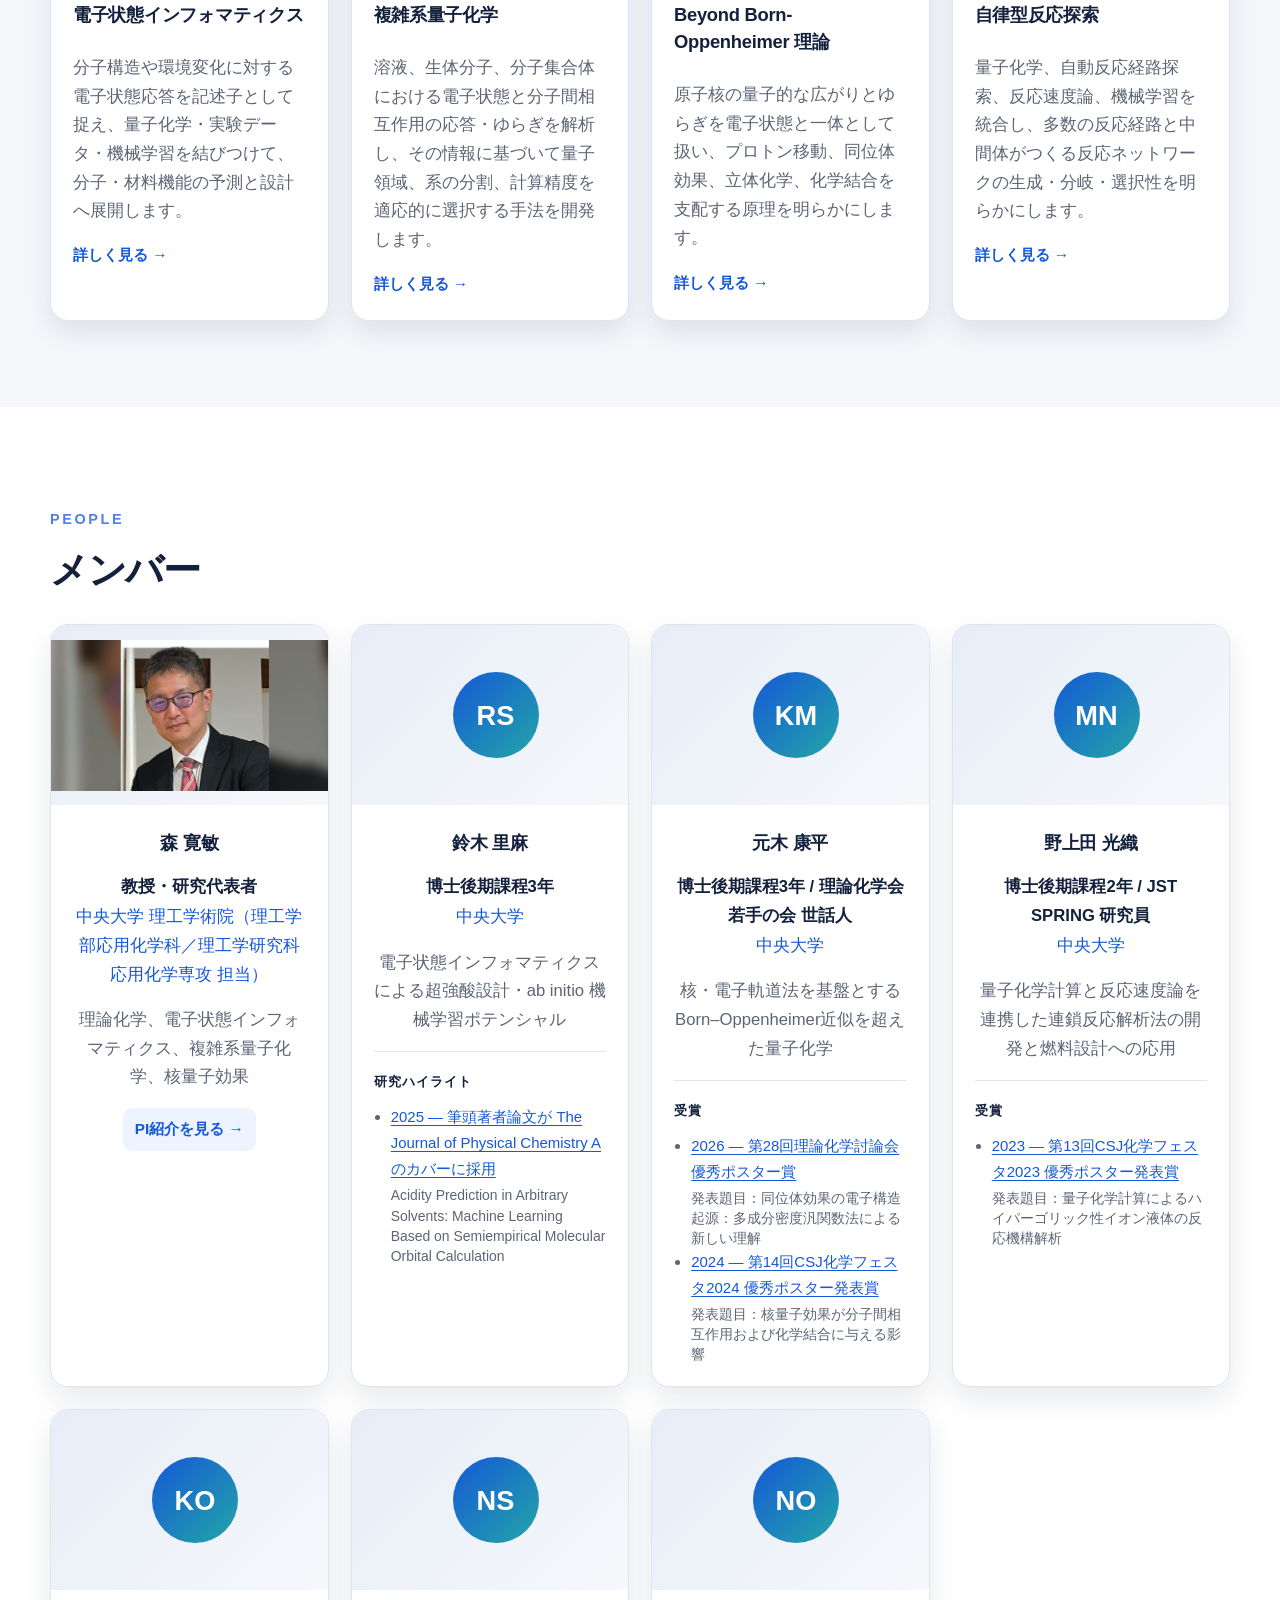
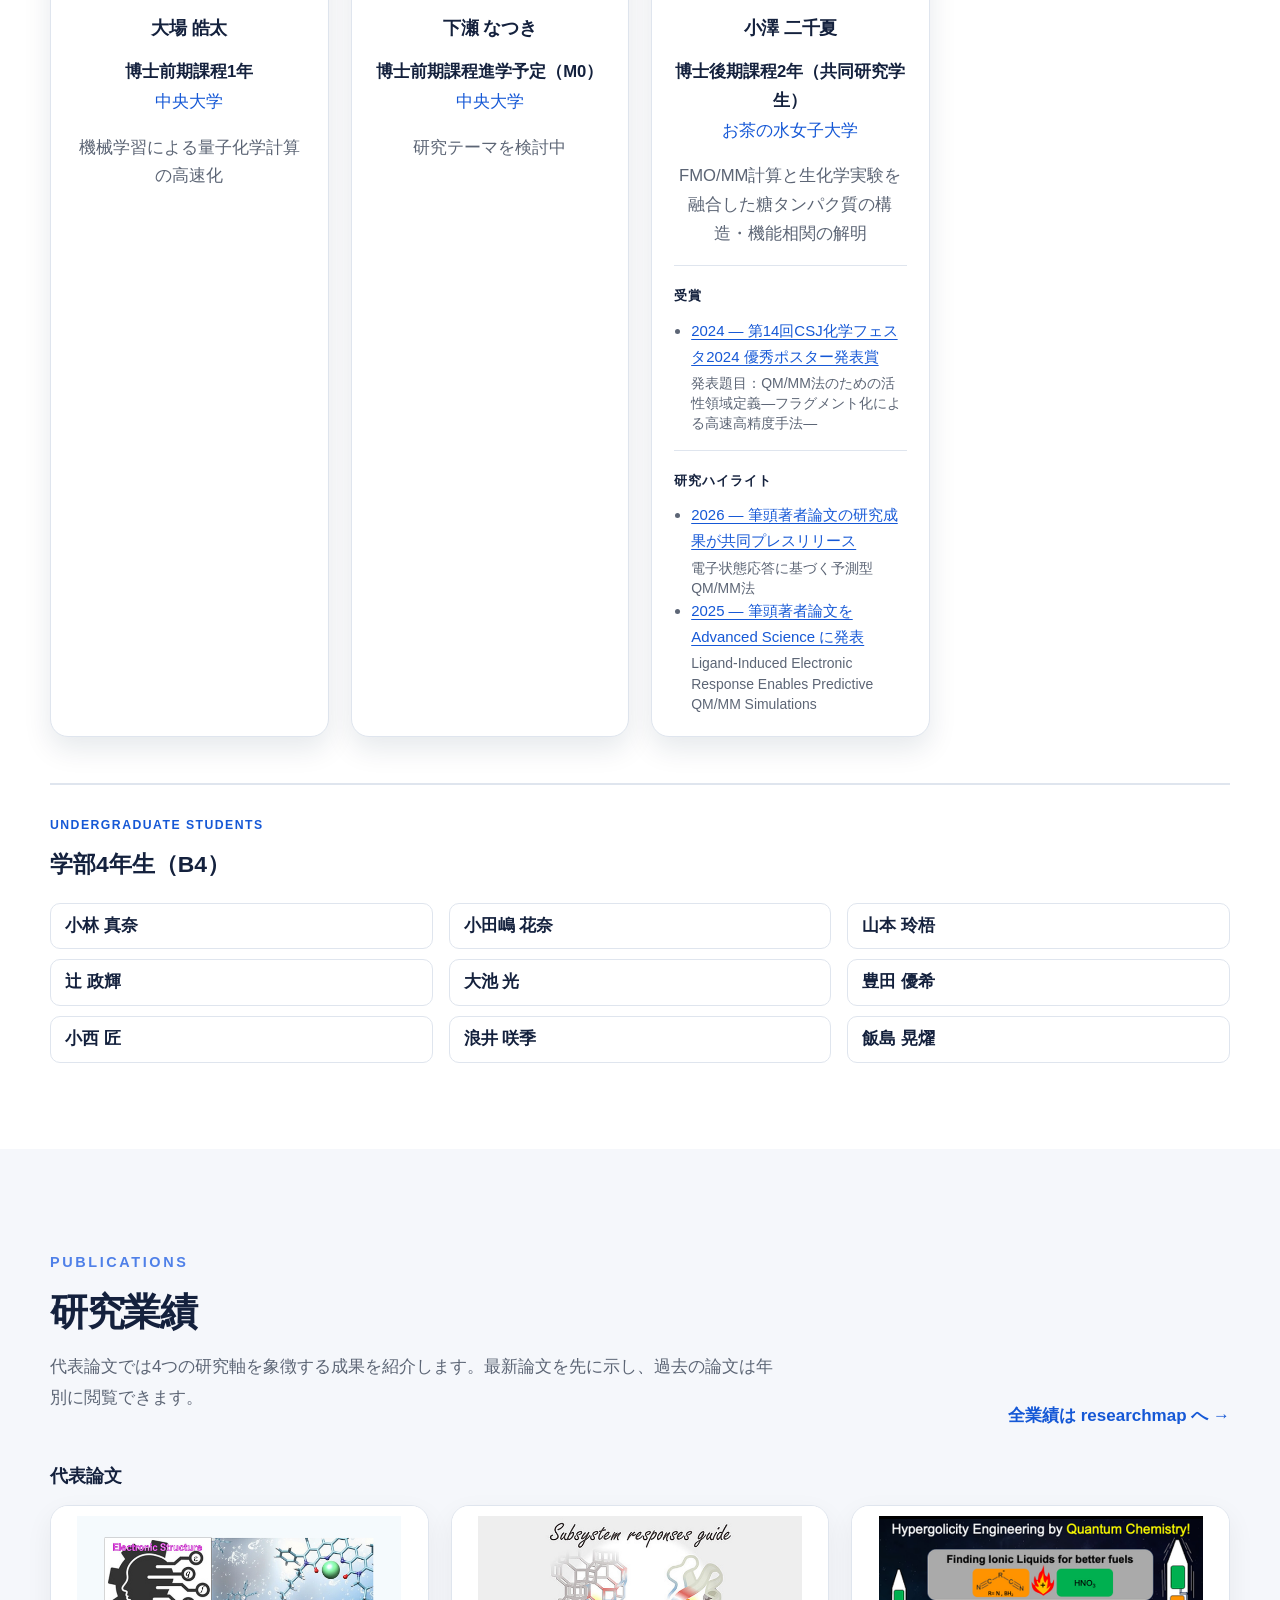
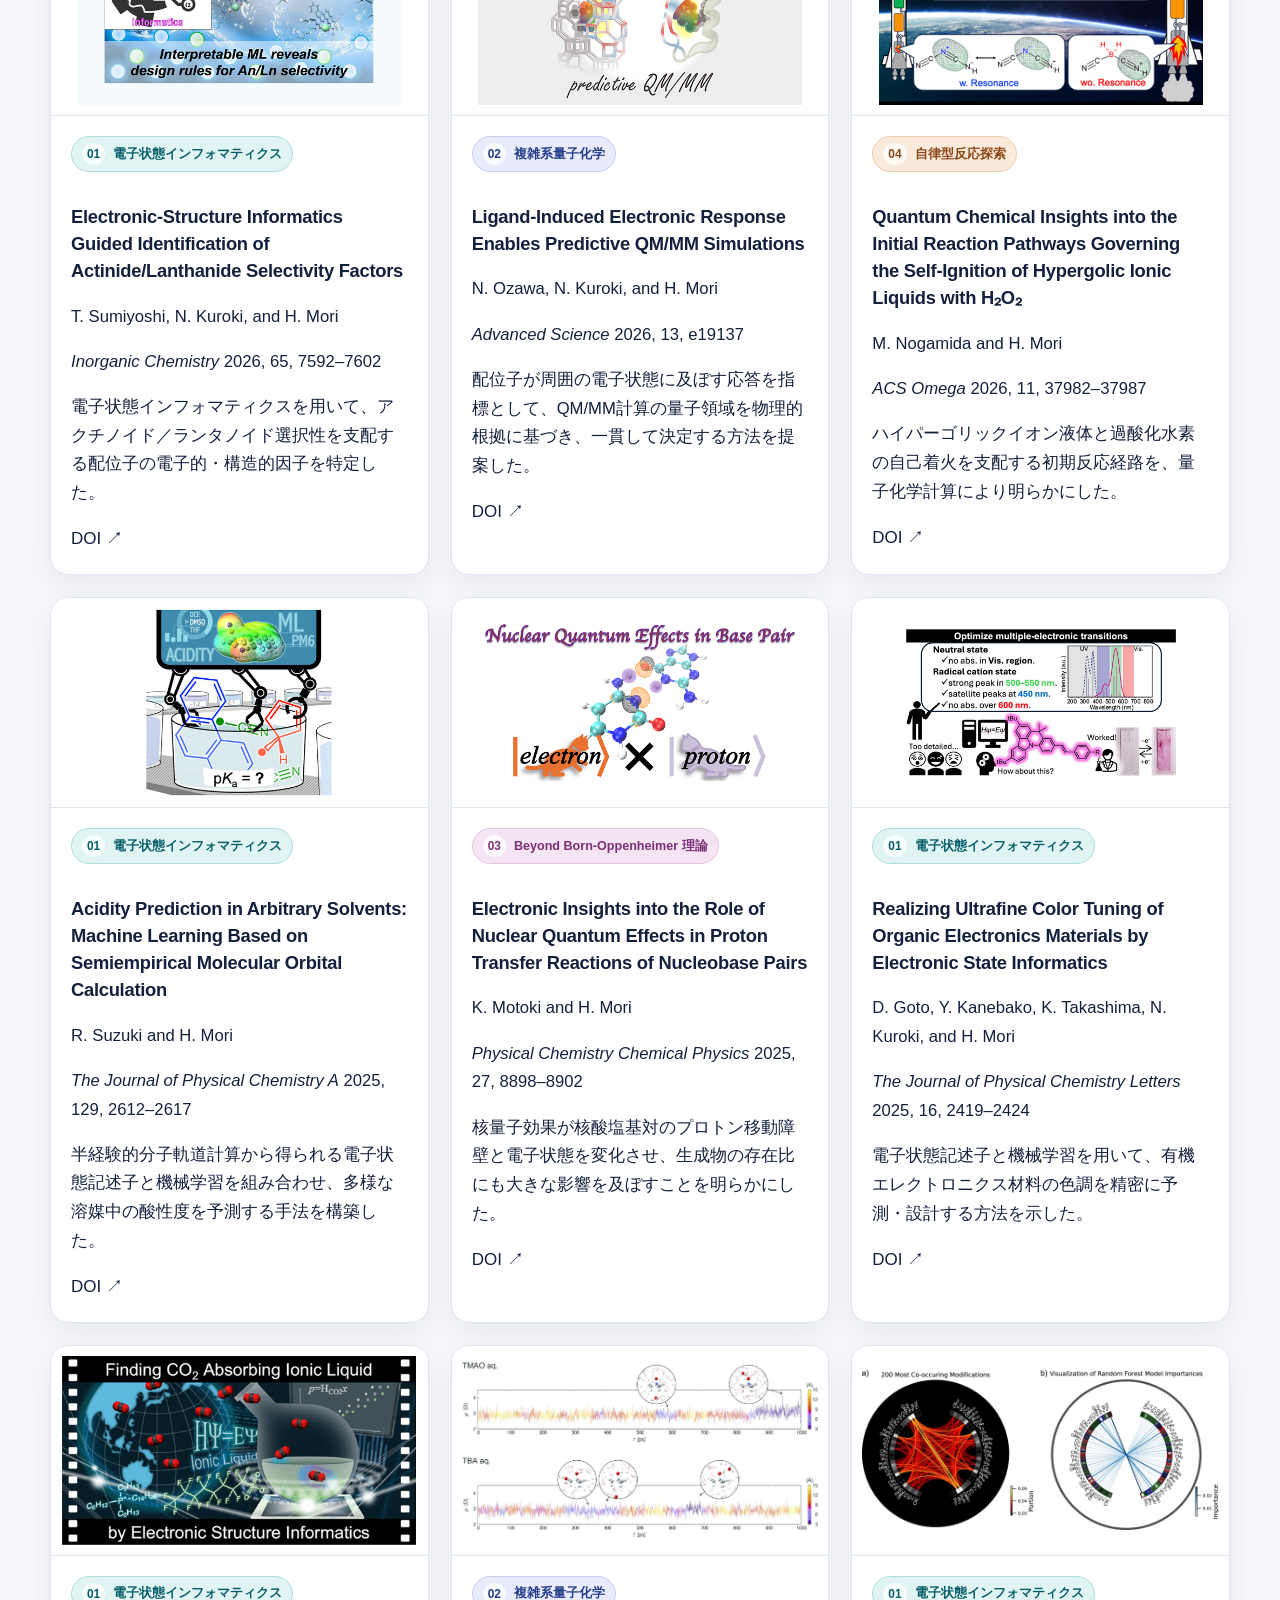
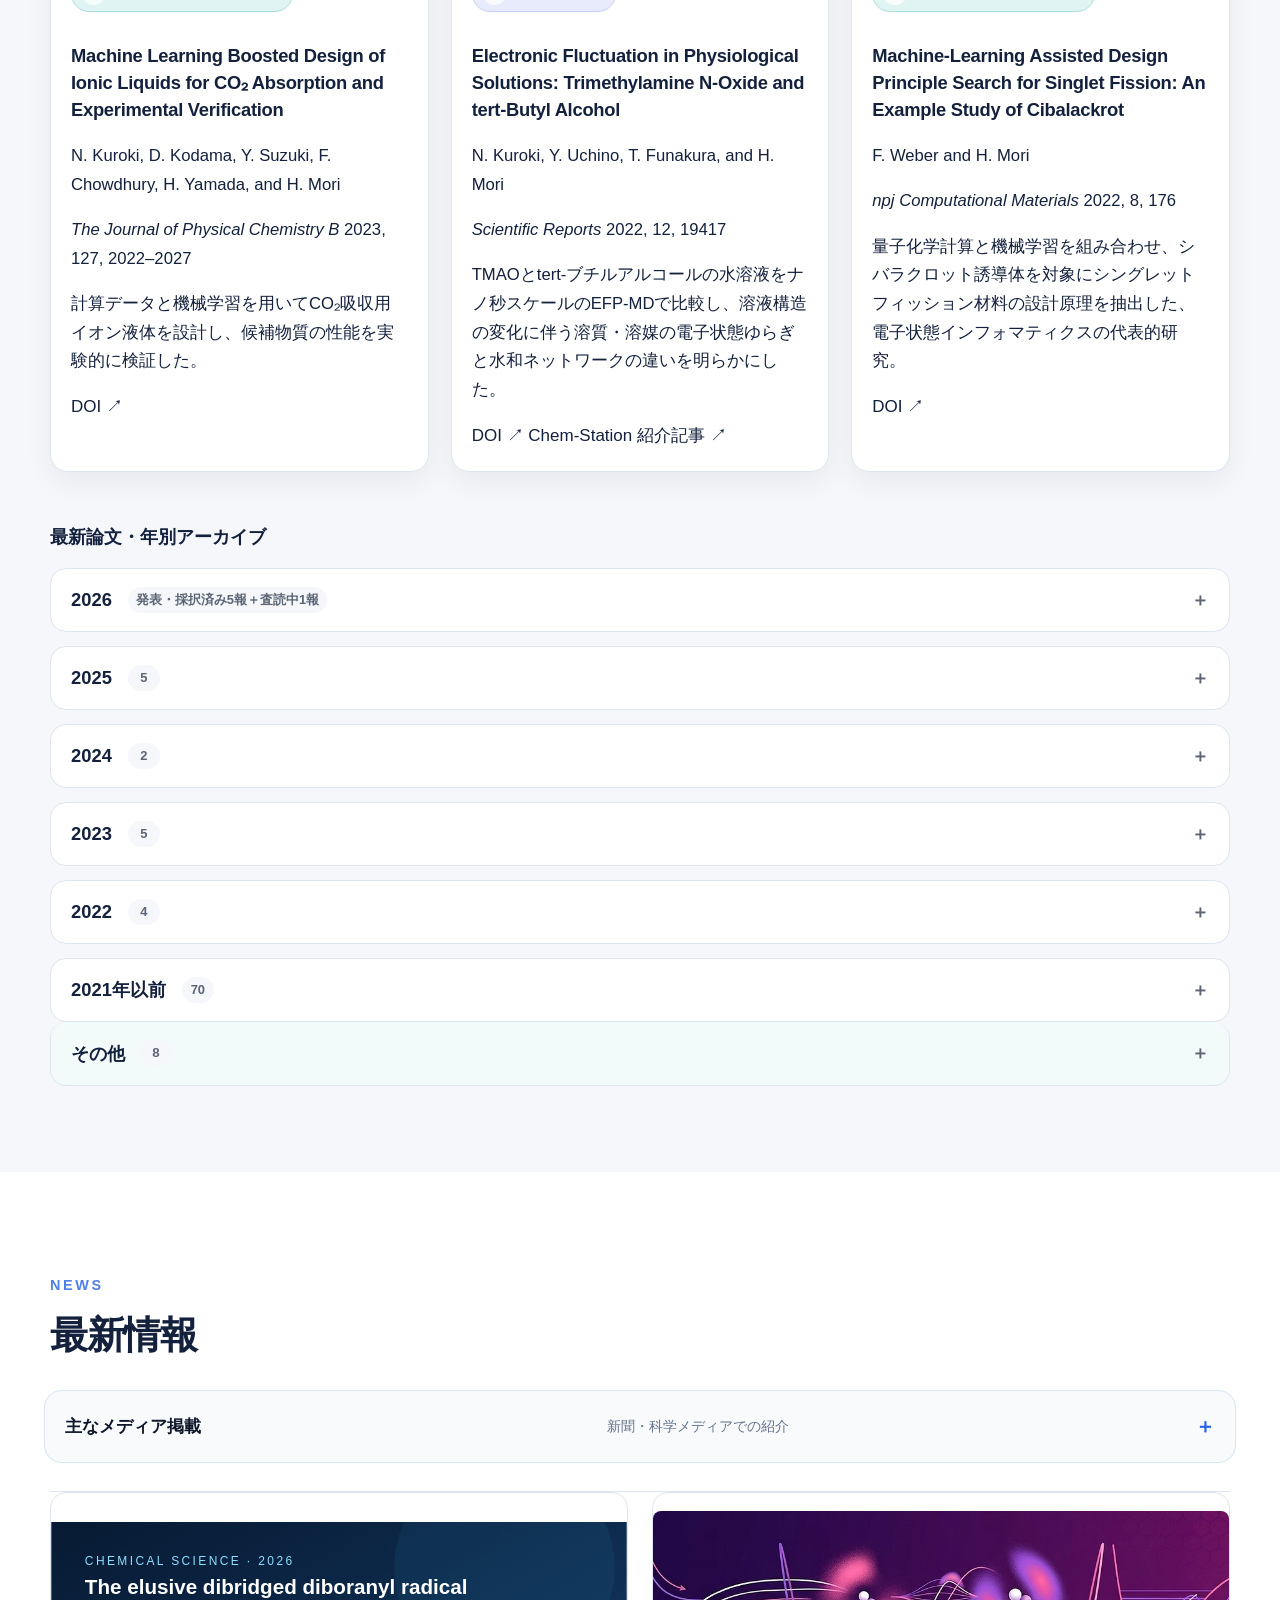
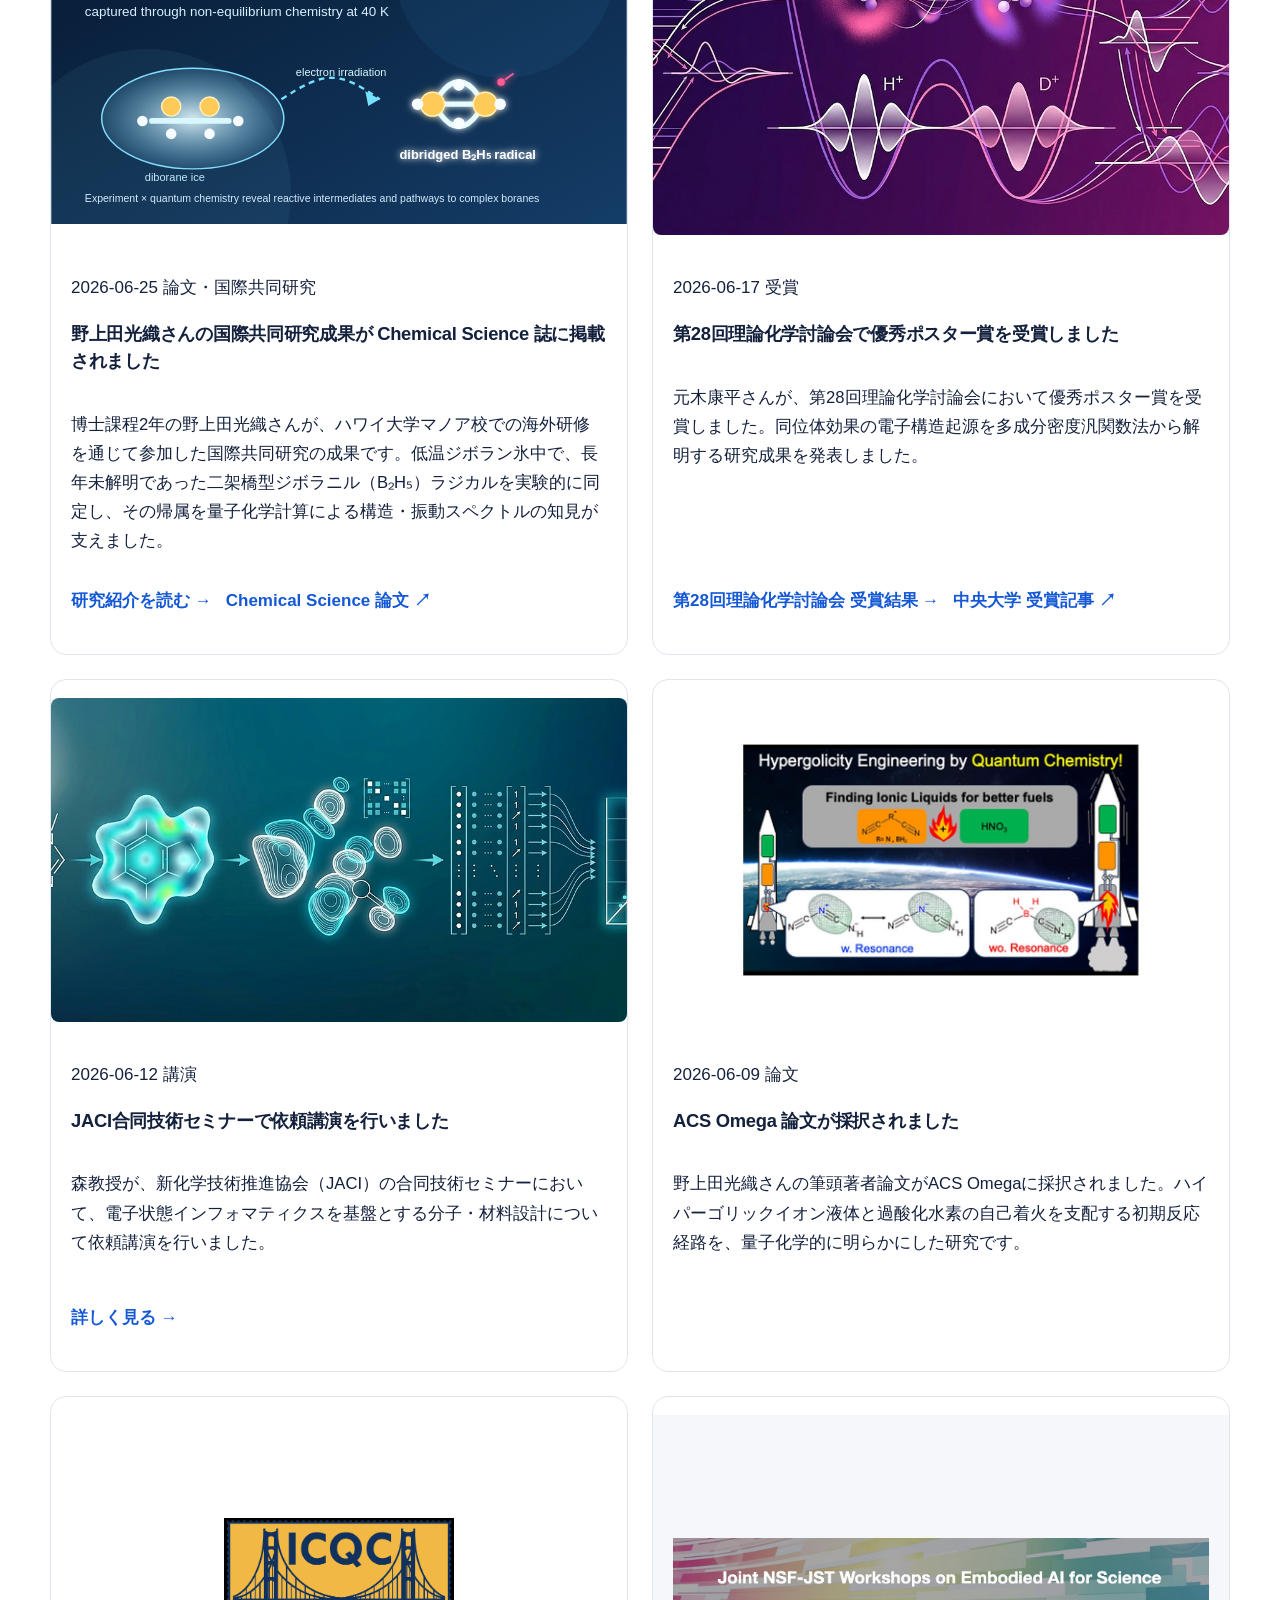
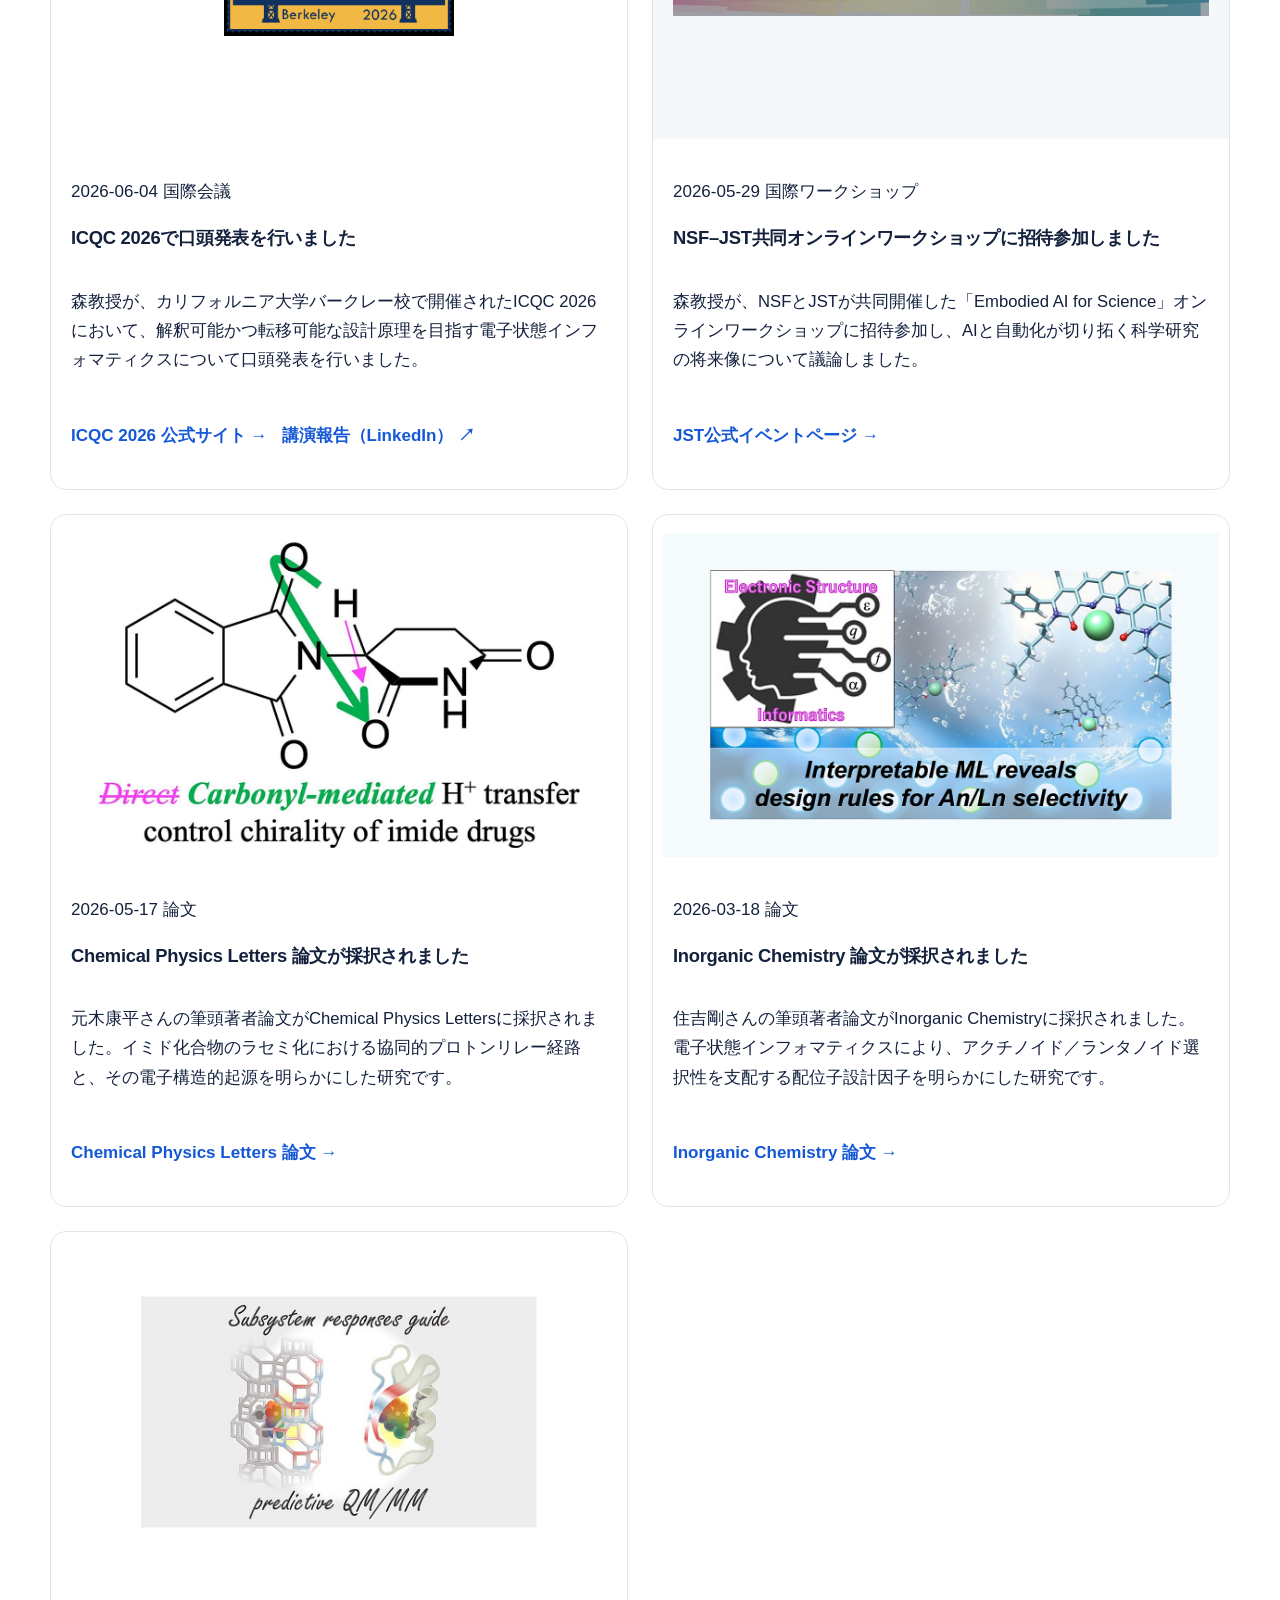
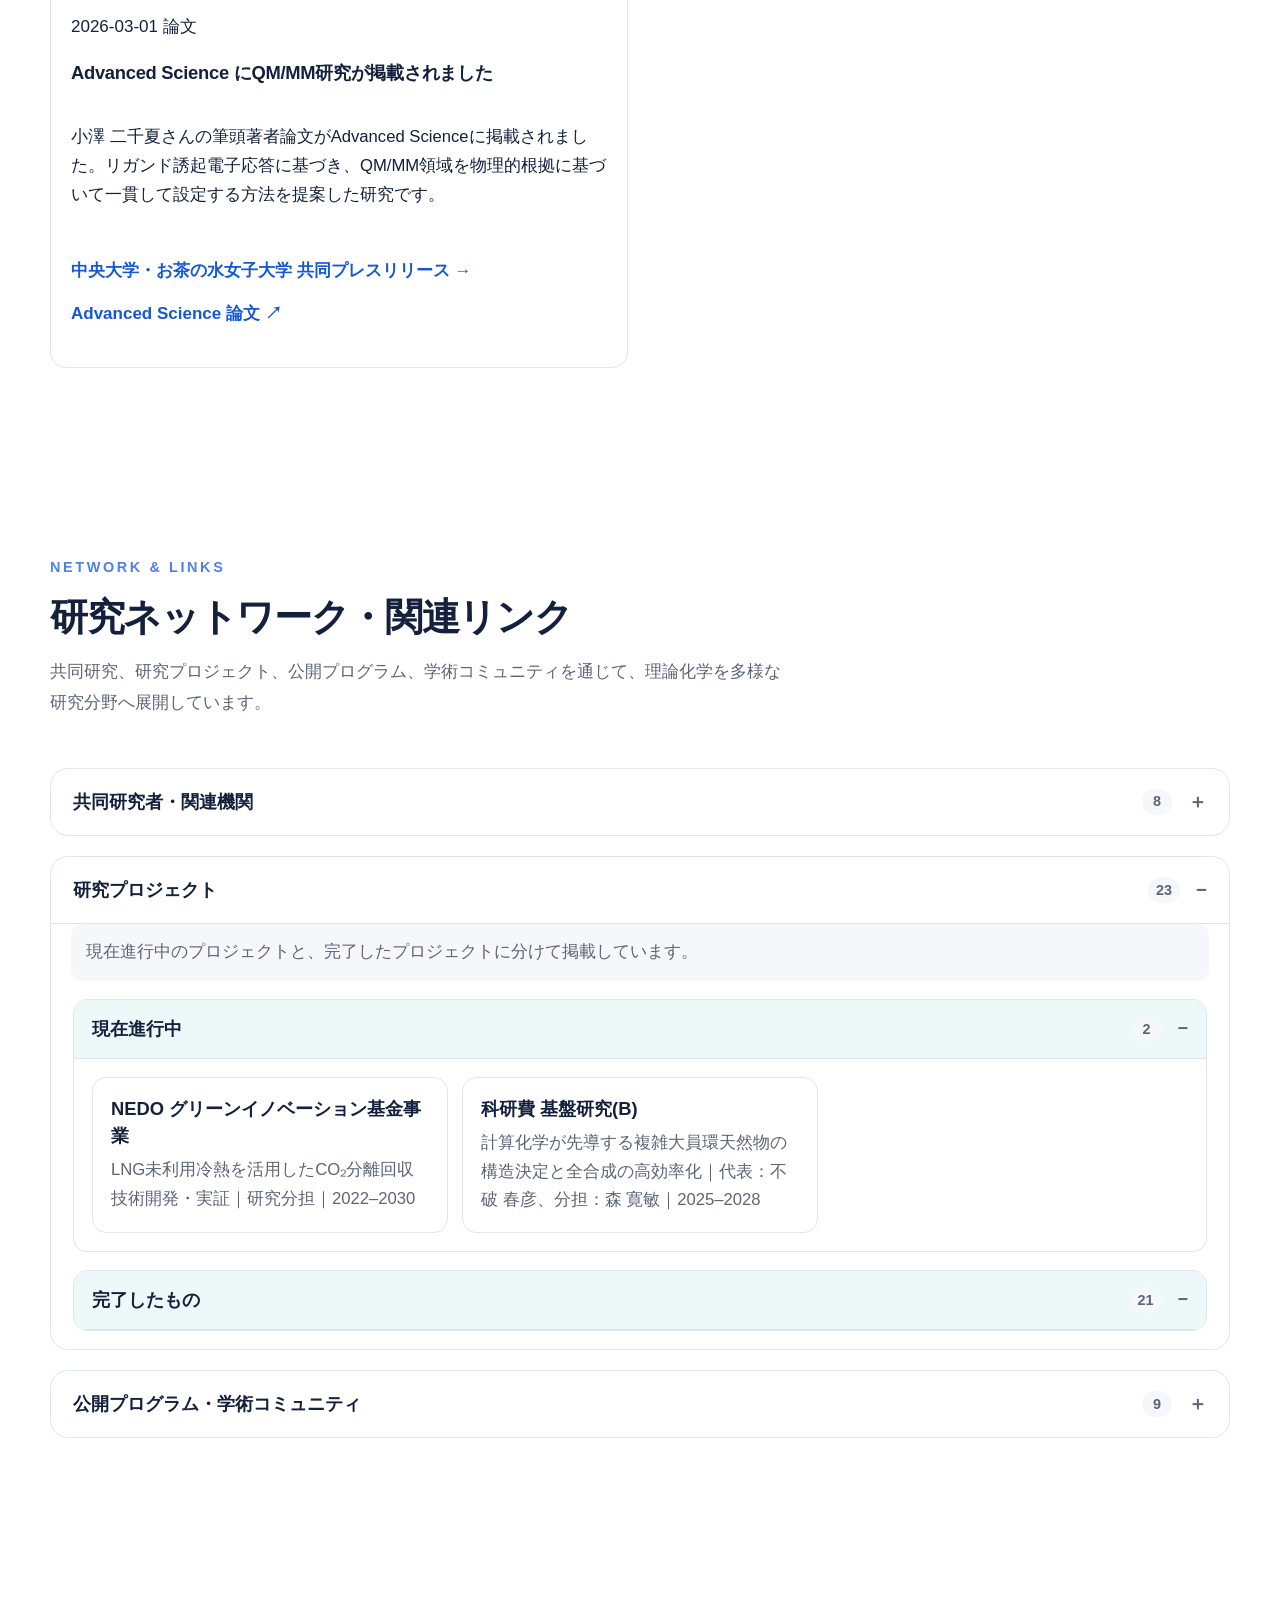
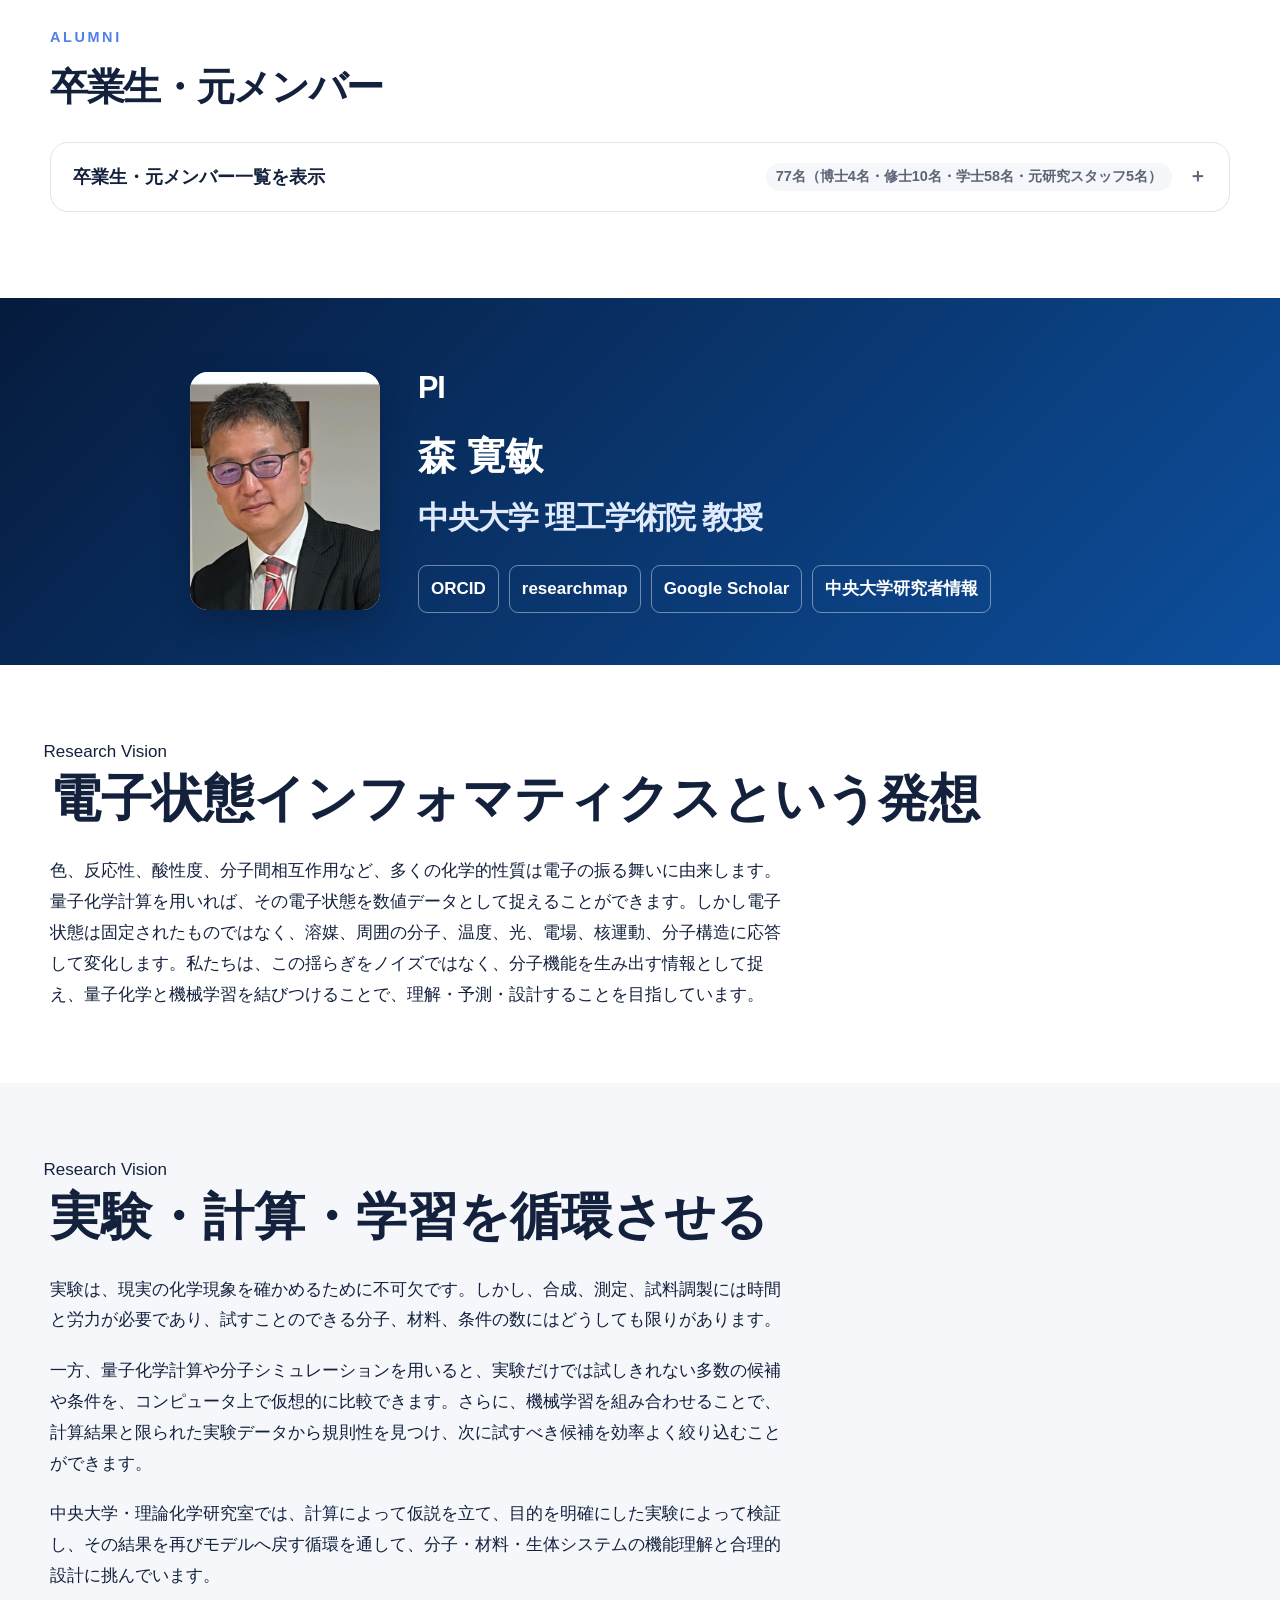
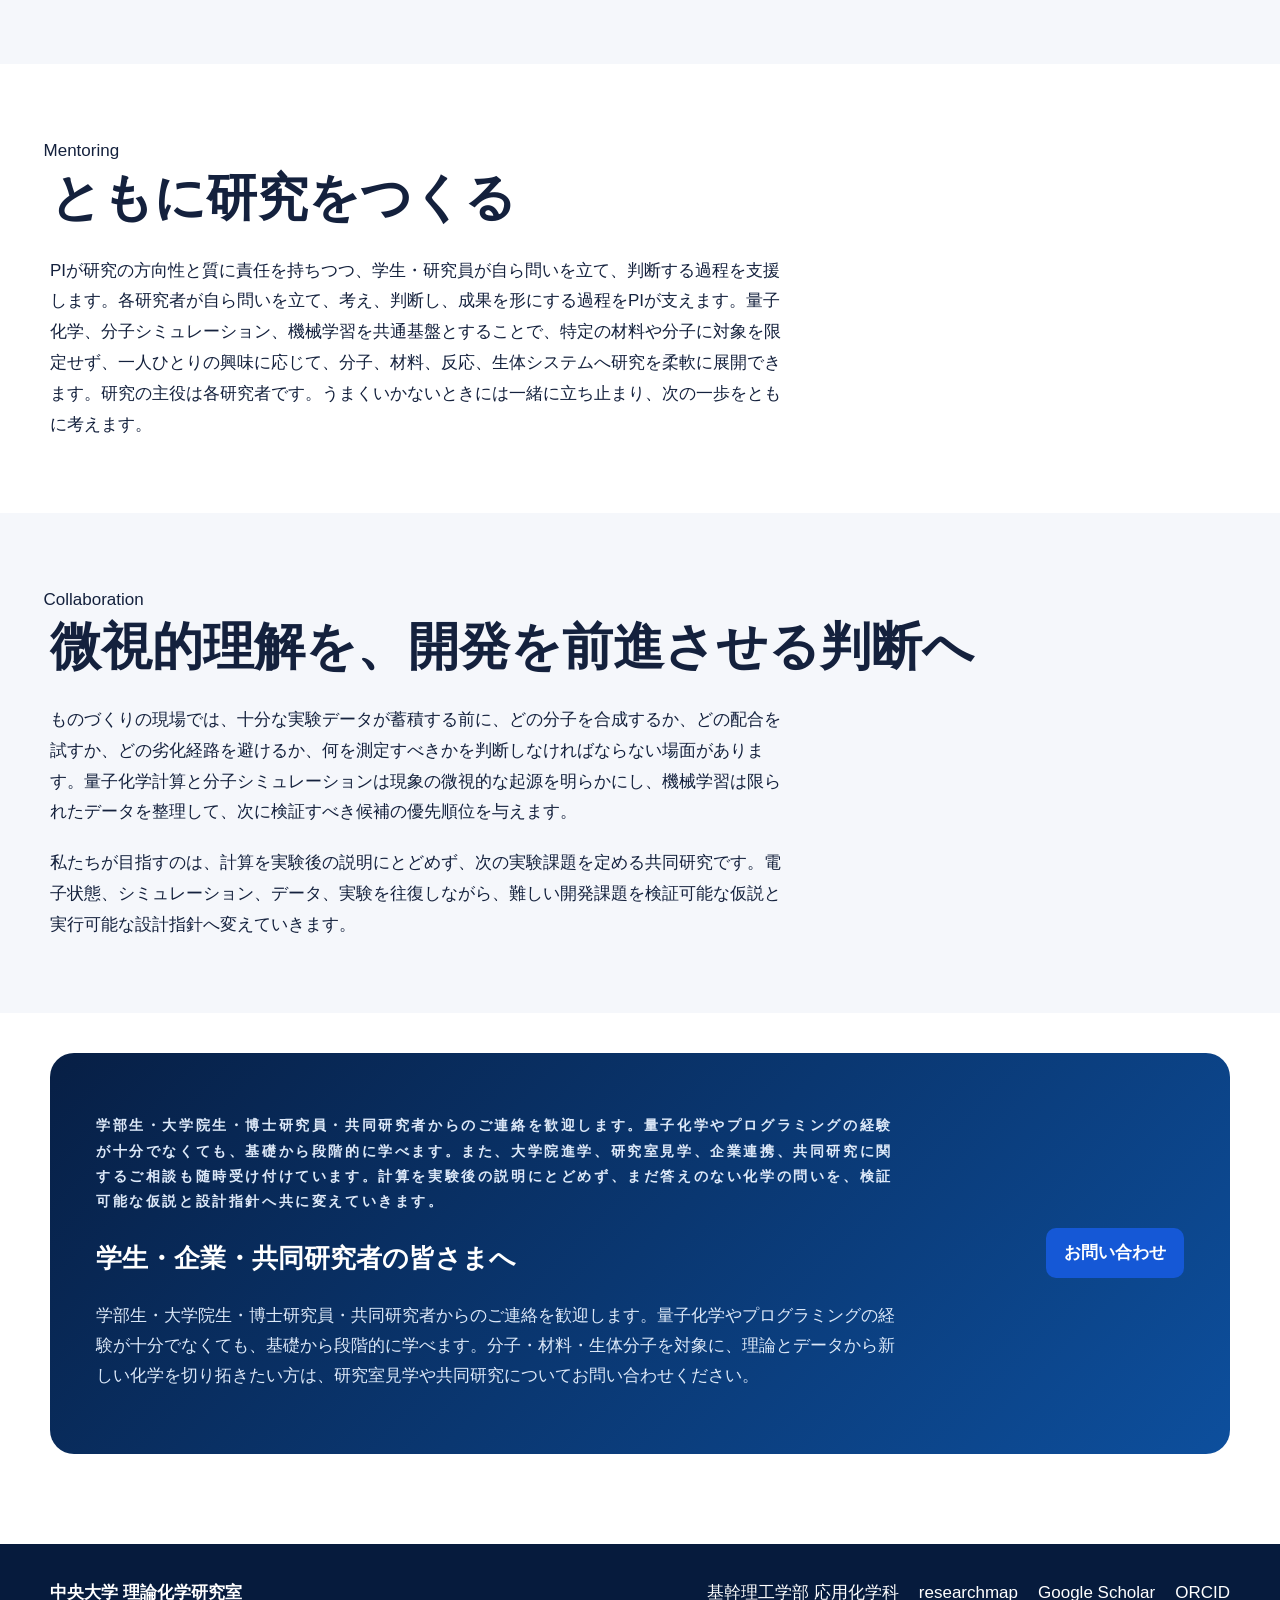
==== commit 542fa53a: "a" ====
--- a/pi.html
+++ b/pi.html
@@ -1,192 +1,14 @@
-<!DOCTYPE html>
-
+<!doctype html>
 <html lang="ja">
 <head>
-<!-- Google tag (gtag.js) -->
-<script async="" src="https://www.googletagmanager.com/gtag/js?id=G-M5RYCHJJ9G"></script>
-<script>
-    window.dataLayer = window.dataLayer || [];
-    function gtag(){dataLayer.push(arguments);}
-    gtag('js', new Date());
-
-    gtag('config', 'G-M5RYCHJJ9G');
-  </script>
-<meta charset="utf-8"/>
-<meta content="width=device-width, initial-scale=1" name="viewport"/>
-<meta content="森寛敏教授の研究理念、研究の歩み、学歴・職歴を紹介します。" name="description"/>
-<title>PI | 理論化学研究室 | 中央大学</title>
-<link href="assets/css/style.css?v=20260702-b4-note-removed" rel="stylesheet"/>
+<meta charset="utf-8">
+<meta name="viewport" content="width=device-width, initial-scale=1">
+<meta http-equiv="refresh" content="0; url=index.html#pi">
+<link rel="canonical" href="index.html#pi">
+<title>PI・研究理念 | 中央大学 理論化学研究室</title>
+<script>location.replace('index.html#pi');</script>
 </head>
 <body>
-<header class="site-header">
-<div class="site-header-inner">
-<a class="brand" href="#top">
-<span class="brand-main" data-en="Theoretical Chemistry Lab." data-ja="中央大学 理論化学研究室">中央大学 理論化学研究室</span>
-<span class="brand-sub" data-en="Chuo University" data-ja="Theoretical Chemistry Lab.">Theoretical Chemistry Lab.</span>
-</a>
-<button aria-label="メニューを開く" class="nav-toggle">☰</button>
-<nav class="nav">
-
-
-
-
-
-
-
-
-
-<a data-en="Vision" data-ja="Vision" href="index.html#vision">
-          Vision
-        </a><a data-en="Research" data-ja="Research" href="index.html#research">
-          Research
-        </a><a data-en="People" data-ja="People" href="index.html#people">
-          People
-        </a><a data-en="Publications" data-ja="Publications" href="index.html#publications">
-          Publications
-        </a><a aria-current="page" data-en="PI" data-ja="PI" href="pi.html"> PI </a><a data-en="News" data-ja="News" href="index.html#news"> News </a><a data-en="Network" data-ja="Network" href="index.html#network">
-          Network
-        </a><a data-en="Alumni" data-ja="Alumni" href="index.html#alumni">
-          Alumni
-        </a><a data-en="Join Us" data-ja="Join Us" href="index.html#join">
-          Join Us
-        </a></nav>
-<div aria-label="Language selector" class="lang-switch">
-<button class="active" data-lang="ja">JP</button>
-<button data-lang="en">EN</button>
-</div>
-</div>
-</header>
-<main class="pi-page">
-<section class="pi-hero pi-hero-video">
-<video aria-hidden="true" autoplay="" class="pi-background-video" loop="" muted="" playsinline="" poster="assets/images/aimd-poster.jpg" preload="auto">
-<source src="assets/video/aimd.mp4" type="video/mp4"/>
-</video>
-<div aria-hidden="true" class="pi-video-overlay"></div>
-<div class="pi-hero-inner">
-<div class="pi-portrait">
-<img alt="森 寛敏" src="assets/images/people-hirotoshi-mori.jpg"/>
-</div>
-<div class="pi-hero-copy">
-<h1 data-en="Research Philosophy &amp; Policy" data-ja="研究理念・方針">研究理念・方針</h1>
-<h2 class="pi-name" data-en="Hirotoshi Mori" data-ja="森 寛敏">
-              森 寛敏
-            </h2>
-<p class="pi-title" data-en="Department of Applied Chemistry, Department of Applied Chemistry, Faculty of Science and Engineering, Chuo University" data-ja="中央大学 理工学術院 教授&lt;br&gt;">
-              中央大学 理工学術院 教授
-              <br/>
-</p>
-<div class="pi-links">
-<a href="https://orcid.org/0000-0002-7662-9636" rel="noopener" target="_blank">
-                ORCID
-              </a>
-<a href="https://researchmap.jp/qc-forest" rel="noopener" target="_blank">
-                researchmap
-              </a>
-<a href="https://scholar.google.com/citations?user=V1QEbB0AAAAJ" rel="noopener" target="_blank">
-                Google Scholar
-              </a>
-<a class="profile-link researcher-db-link" data-en="Department of Applied Chemistry, Department of Applied Chemistry, Faculty of Science and Engineering, Chuo University" data-ja="中央大学研究者情報" href="https://c-research.chuo-u.ac.jp/html/100003250_ja.html#item_univ_2" rel="noopener noreferrer" target="_blank">中央大学研究者情報</a>
-</div>
-</div>
-</div>
-</section>
-<section class="section pi-career" id="career">
-</section>
-<section class="section pi-message-section">
-<div class="pi-philosophy-label" data-en="Research Vision" data-ja="Research Vision">Research Vision</div>
-<div class="pi-message-inner">
-<h2 data-en="The Concept of Electronic-State Informatics" data-ja="電子状態インフォマティクスという発想">
-            電子状態インフォマティクスという発想
-          </h2>
-<p data-en="Many chemical properties—including color, reactivity, acidity, and intermolecular interactions—arise from the behavior of electrons. Quantum chemical calculations allow us to represent electronic states as numerical data. These states are not fixed; they respond to solvents, neighboring molecules, temperature, light, electric fields, nuclear motion, and molecular structure. We treat these fluctuations not as noise, but as information that gives rise to molecular function, and combine quantum chemistry with machine learning to understand, predict, and ultimately design them." data-ja="色、反応性、酸性度、分子間相互作用など、多くの化学的性質は電子の振る舞いに由来します。量子化学計算を用いれば、その電子状態を数値データとして捉えることができます。しかし電子状態は固定されたものではなく、溶媒、周囲の分子、温度、光、電場、核運動、分子構造に応答して変化します。私たちは、この揺らぎをノイズではなく、分子機能を生み出す情報として捉え、量子化学と機械学習を結びつけることで、理解・予測・設計することを目指しています。">
-            色、反応性、酸性度、分子間相互作用など、多くの化学的性質は電子の振る舞いに由来します。量子化学計算を用いれば、その電子状態を数値データとして捉えることができます。しかし電子状態は固定されたものではなく、溶媒、周囲の分子、温度、光、電場、核運動、分子構造に応答して変化します。私たちは、この揺らぎをノイズではなく、分子機能を生み出す情報として捉え、量子化学と機械学習を結びつけることで、理解・予測・設計することを目指しています。
-          </p>
-</div>
-</section>
-<section class="section pi-message-section">
-<div class="pi-philosophy-label pi-philosophy-label-continuation" data-en="Research Vision" data-ja="Research Vision">Research Vision</div>
-<div class="pi-message-inner">
-<h2 data-en="A Continuous Cycle of Experiment, Computation, and Learning" data-ja="実験・計算・学習を循環させる">
-            実験・計算・学習を循環させる
-          </h2>
-<p data-en="Experiments are indispensable for establishing what occurs in real chemical systems. Yet synthesis, measurement, and sample preparation all require substantial time and effort, which inevitably limits the number of molecules, materials, and conditions that can be examined." data-ja="実験は、現実の化学現象を確かめるために不可欠です。しかし、合成、測定、試料調製には時間と労力が必要であり、試すことのできる分子、材料、条件の数にはどうしても限りがあります。">
-            実験は、現実の化学現象を確かめるために不可欠です。しかし、合成、測定、試料調製には時間と労力が必要であり、試すことのできる分子、材料、条件の数にはどうしても限りがあります。
-          </p>
-<p data-en="Quantum chemical calculations and molecular simulations allow us to compare, in silico, many candidates and conditions that cannot be explored exhaustively by experiment alone. Machine learning can then identify patterns in computational results and limited experimental data, helping us prioritize what should be tested next." data-ja="一方、量子化学計算や分子シミュレーションを用いると、実験だけでは試しきれない多数の候補や条件を、コンピュータ上で仮想的に比較できます。さらに、機械学習を組み合わせることで、計算結果と限られた実験データから規則性を見つけ、次に試すべき候補を効率よく絞り込むことができます。">
-            一方、量子化学計算や分子シミュレーションを用いると、実験だけでは試しきれない多数の候補や条件を、コンピュータ上で仮想的に比較できます。さらに、機械学習を組み合わせることで、計算結果と限られた実験データから規則性を見つけ、次に試すべき候補を効率よく絞り込むことができます。
-          </p>
-<p data-en="Department of Applied Chemistry, Department of Applied Chemistry, Faculty of Science and Engineering, Chuo University" data-ja="中央大学・理論化学研究室では、計算によって仮説を立て、目的を明確にした実験によって検証し、その結果を再びモデルへ戻す循環を通して、分子・材料・生体システムの機能理解と合理的設計に挑んでいます。">
-            中央大学・理論化学研究室では、計算によって仮説を立て、目的を明確にした実験によって検証し、その結果を再びモデルへ戻す循環を通して、分子・材料・生体システムの機能理解と合理的設計に挑んでいます。
-          </p>
-</div>
-</section>
-<section class="section pi-message-section">
-<div class="pi-philosophy-label" data-en="Mentoring" data-ja="Mentoring">Mentoring</div>
-<div class="pi-message-inner">
-<h2 data-en="Creating Research Together" data-ja="ともに研究をつくる">
-            ともに研究をつくる
-          </h2>
-<p data-en="We value a highly supportive mentoring approach in which the PI takes responsibility for the direction and quality of the research while working alongside each researcher—student or research staff member—to foster independence. The PI supports each researcher as they formulate questions, think critically, make decisions, and turn their findings into meaningful results. With quantum chemistry, molecular simulation, and machine learning as a shared foundation, projects can extend flexibly across molecules, materials, reactions, and biological systems in response to each researcher’s interests. Each researcher takes ownership of their project. When progress stalls, we pause, reassess, and work out the next step together." data-ja="PIが研究の方向性と質に責任を持ちつつ、学生・研究員が自ら問いを立て、判断する過程を支援します。各研究者が自ら問いを立て、考え、判断し、成果を形にする過程をPIが支えます。量子化学、分子シミュレーション、機械学習を共通基盤とすることで、特定の材料や分子に対象を限定せず、一人ひとりの興味に応じて、分子、材料、反応、生体システムへ研究を柔軟に展開できます。研究の主役は各研究者です。うまくいかないときには一緒に立ち止まり、次の一歩をともに考えます。">
-            PIが研究の方向性と質に責任を持ちつつ、学生・研究員が自ら問いを立て、判断する過程を支援します。各研究者が自ら問いを立て、考え、判断し、成果を形にする過程をPIが支えます。量子化学、分子シミュレーション、機械学習を共通基盤とすることで、特定の材料や分子に対象を限定せず、一人ひとりの興味に応じて、分子、材料、反応、生体システムへ研究を柔軟に展開できます。研究の主役は各研究者です。うまくいかないときには一緒に立ち止まり、次の一歩をともに考えます。
-          </p>
-</div>
-</section>
-<section class="section pi-message-section">
-<div class="pi-philosophy-label" data-en="Collaboration" data-ja="Collaboration">Collaboration</div>
-<div class="pi-message-inner">
-<h2 data-en="From Microscopic Insight to Better Development Decisions" data-ja="微視的理解を、開発を前進させる判断へ">
-            微視的理解を、開発を前進させる判断へ
-          </h2>
-<p data-en="In manufacturing and product development, important decisions often must be made before sufficient experimental data are available: which molecule to synthesize, which formulation to test, which degradation pathway to avoid, and which measurement will be most informative. Quantum chemistry and molecular simulation can reveal the microscopic origins of observed behavior, while machine learning can organize sparse data and prioritize the most promising candidates." data-ja="ものづくりの現場では、十分な実験データが蓄積する前に、どの分子を合成するか、どの配合を試すか、どの劣化経路を避けるか、何を測定すべきかを判断しなければならない場面があります。量子化学計算と分子シミュレーションは現象の微視的な起源を明らかにし、機械学習は限られたデータを整理して、次に検証すべき候補の優先順位を与えます。">
-            ものづくりの現場では、十分な実験データが蓄積する前に、どの分子を合成するか、どの配合を試すか、どの劣化経路を避けるか、何を測定すべきかを判断しなければならない場面があります。量子化学計算と分子シミュレーションは現象の微視的な起源を明らかにし、機械学習は限られたデータを整理して、次に検証すべき候補の優先順位を与えます。
-          </p>
-<p data-en="We seek collaborations in which computation does more than explain results after the fact: it helps define the next experimental question. By moving iteratively among electronic structure, simulation, data, and experiment, we aim to transform difficult development challenges into testable hypotheses and actionable design principles." data-ja="私たちが目指すのは、計算を実験後の説明にとどめず、次の実験課題を定める共同研究です。電子状態、シミュレーション、データ、実験を往復しながら、難しい開発課題を検証可能な仮説と実行可能な設計指針へ変えていきます。">
-            私たちが目指すのは、計算を実験後の説明にとどめず、次の実験課題を定める共同研究です。電子状態、シミュレーション、データ、実験を往復しながら、難しい開発課題を検証可能な仮説と実行可能な設計指針へ変えていきます。
-          </p>
-</div>
-</section>
-<section class="section join-section" id="contact">
-<div class="join-copy">
-<h2 data-en="For Students, Industry, and Collaborators" data-ja="学生・企業・共同研究者の皆さまへ">
-            学生・企業・共同研究者の皆さまへ
-          </h2>
-<p data-en="We welcome inquiries about graduate study, collaborative research, and partnerships with industry. Together, we can turn unresolved chemical questions into testable research and move them forward." data-ja="大学院進学、共同研究、企業連携に関するご相談を歓迎します。まだ答えのない化学の問いを、共に検証し、前へ進める研究へ変えていきましょう。">
-            大学院進学、共同研究、企業連携に関するご相談を歓迎します。まだ答えのない化学の問いを、共に検証し、前へ進める研究へ変えていきましょう。
-          </p>
-</div>
-<a class="button primary" data-en="Contact" data-ja="お問い合わせ" href="mailto:qc-forest.19d@g.chuo-u.ac.jp?subject=%E7%90%86%E8%AB%96%E5%8C%96%E5%AD%A6%E7%A0%94%E7%A9%B6%E5%AE%A4Web%E3%82%B5%E3%82%A4%E3%83%88%E3%81%8B%E3%82%89%E3%81%AE%E3%81%8A%E5%95%8F%E3%81%84%E5%90%88%E3%82%8F%E3%81%9B">
-          お問い合わせ
-        </a>
-</section>
-</main>
-<footer class="site-footer">
-<div class="site-footer-inner">
-<div>
-<br/>
-        Theoretical Chemistry Lab., Chuo University
-      </div>
-<div class="footer-links">
-<a data-en="Department of Applied Chemistry" data-ja="基幹理工学部 応用化学科" href="https://www.chuo-u.ac.jp/academics/faculties/fundamental/departments/chemistry/" rel="noopener" target="_blank">基幹理工学部 応用化学科</a>
-<a data-en="Home" data-ja="ホーム" href="index.html"> ホーム </a>
-<a href="https://orcid.org/0000-0002-7662-9636" rel="noopener" target="_blank">
-          ORCID
-        </a>
-</div>
-</div>
-</footer>
-<script src="assets/js/pi.js?v=20260702"></script>
-<script>
-      document.addEventListener("DOMContentLoaded", function () {
-        const video = document.querySelector(".pi-background-video");
-        if (!video) return;
-        video.muted = true;
-        video.defaultMuted = true;
-        const start = () => video.play().catch(() => {});
-        start();
-        document.addEventListener("visibilitychange", () => {
-          if (!document.hidden) start();
-        });
-      });
-    </script>
+<p><a href="index.html#pi">PI・研究理念へ移動します。</a></p>
 </body>
 </html>
